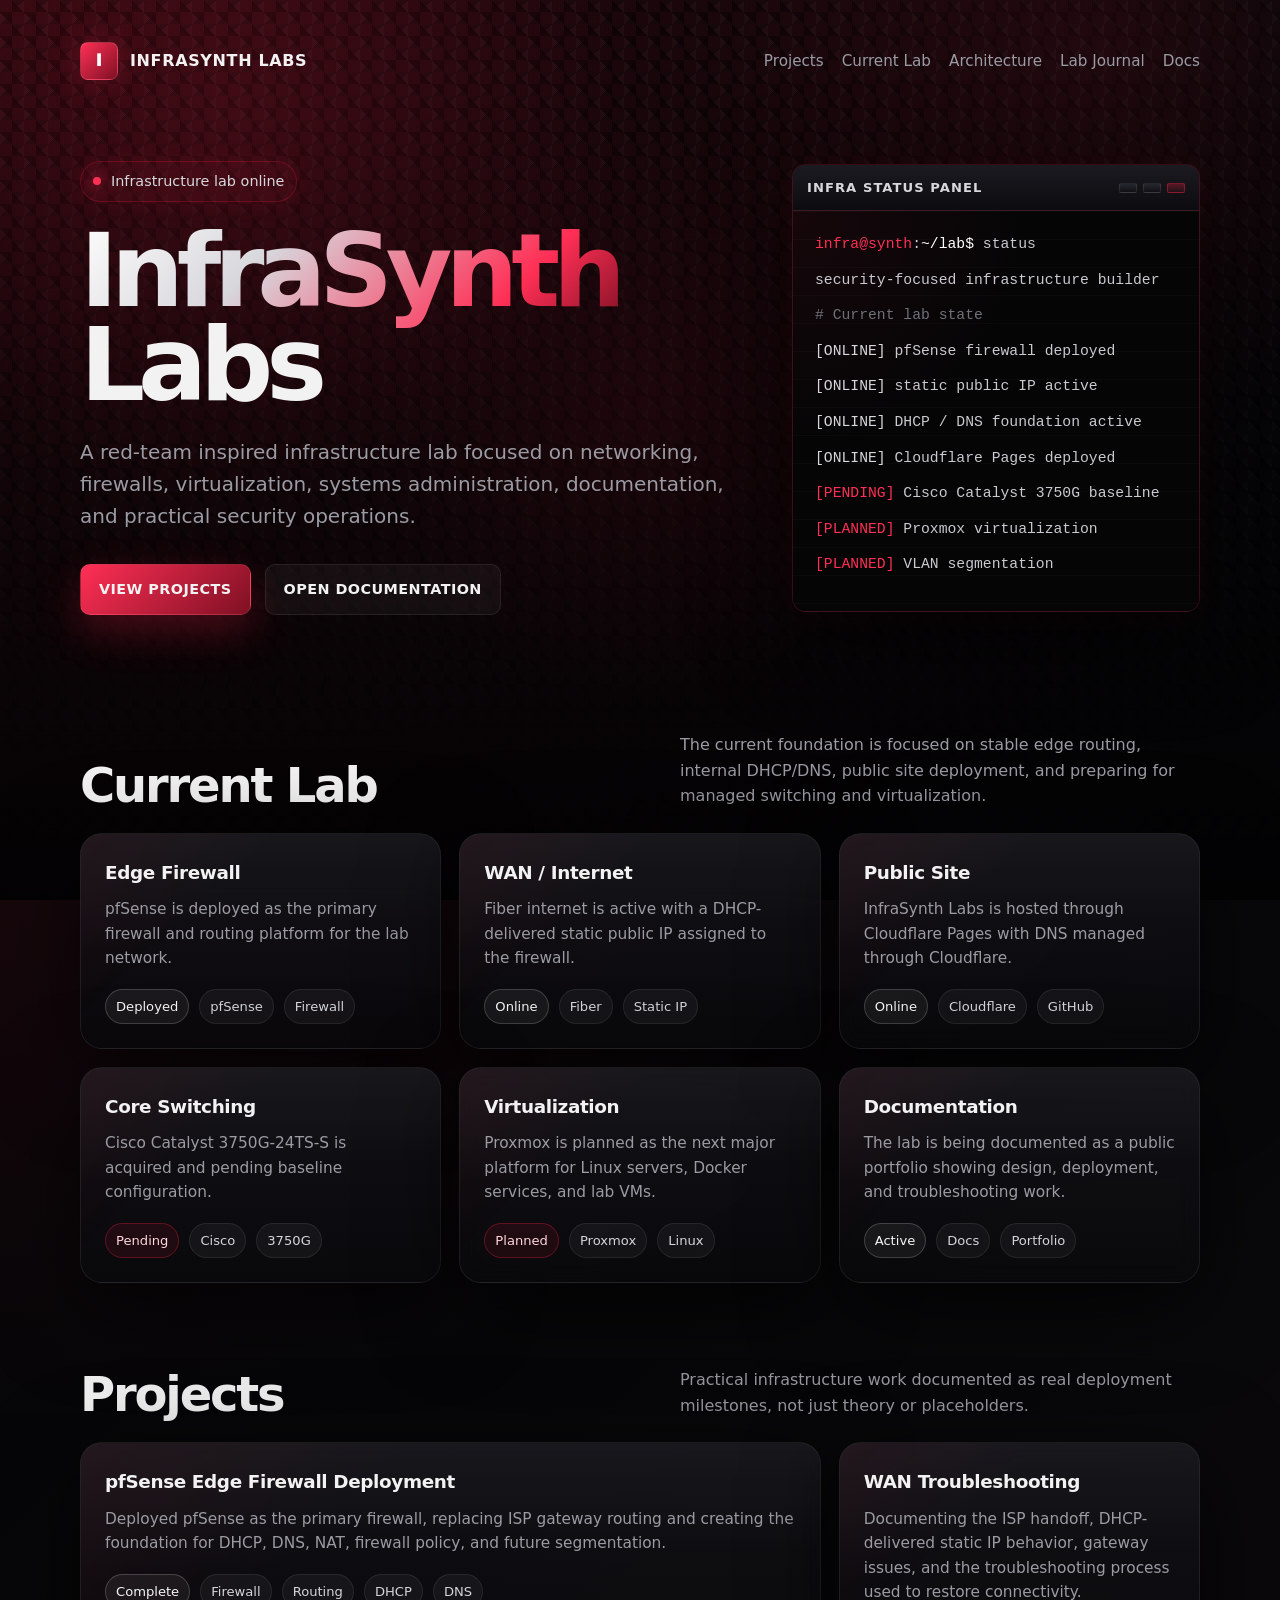
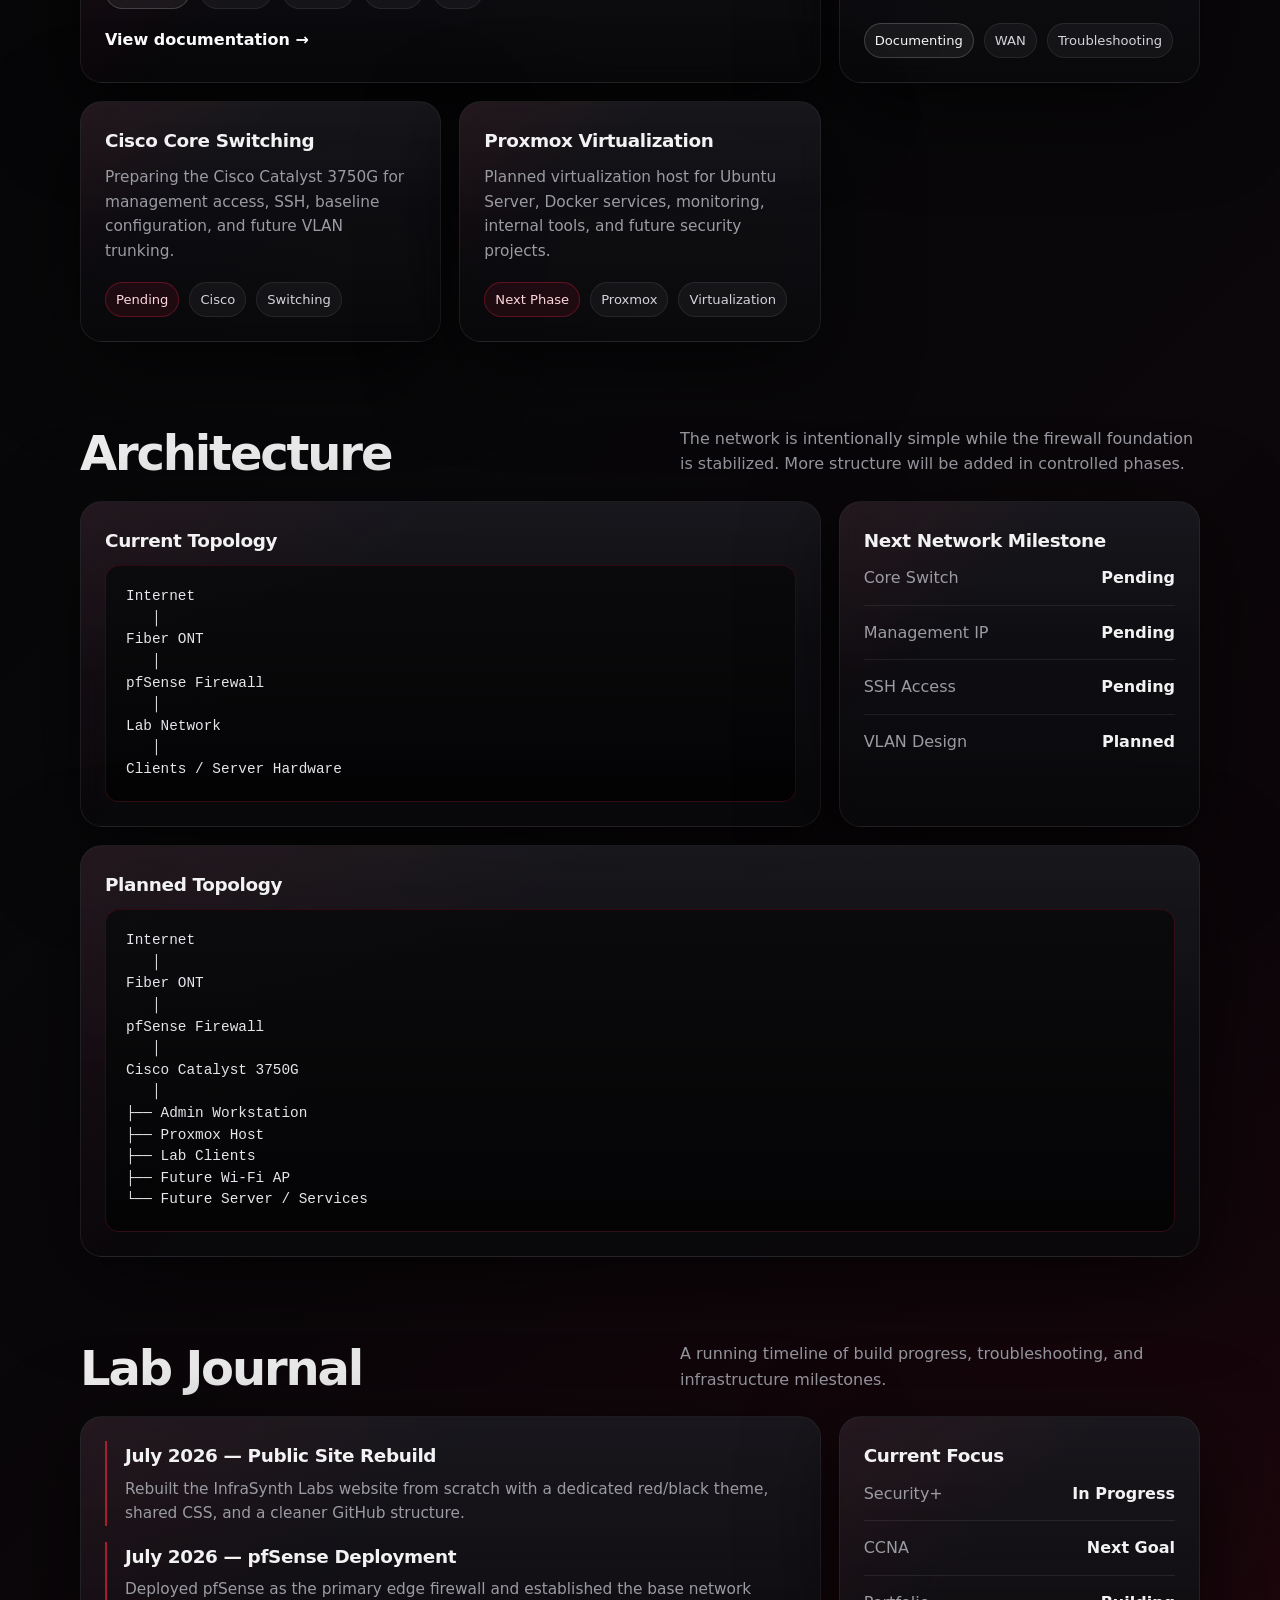
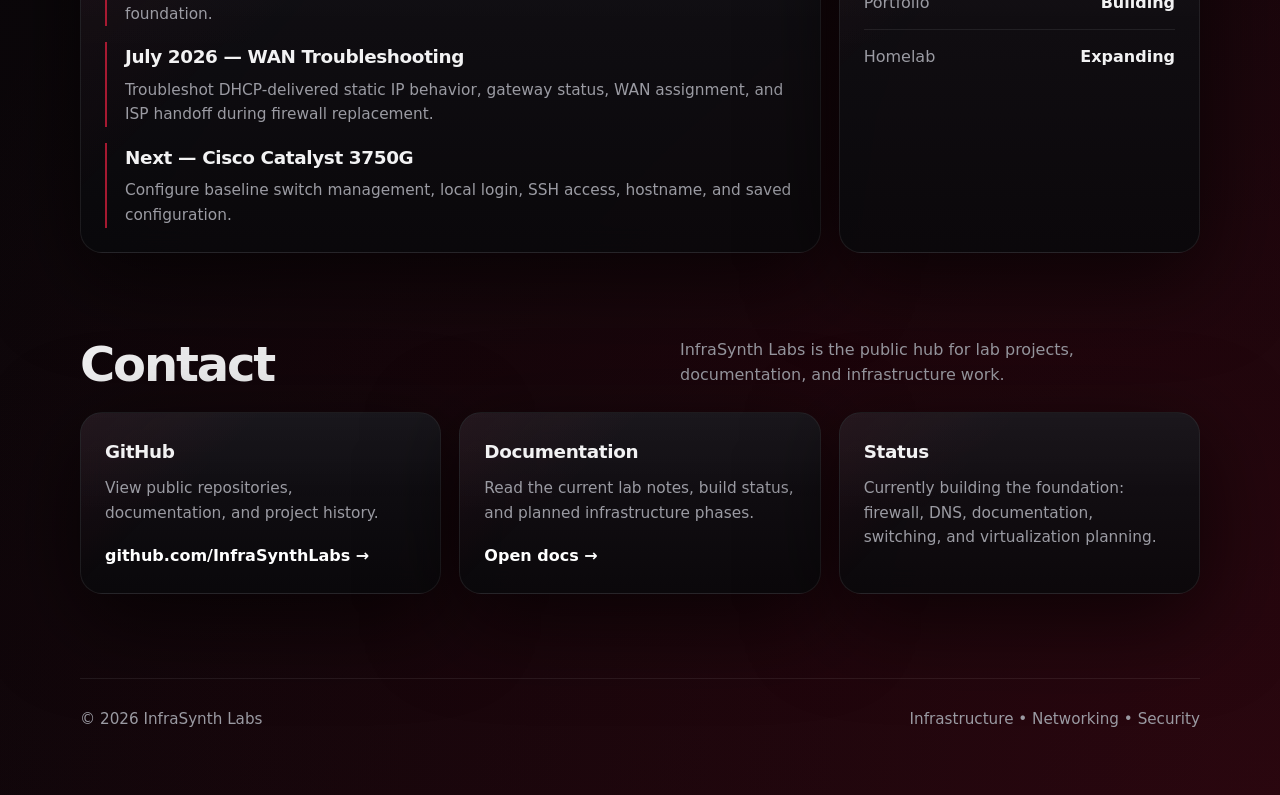
==== index.html @ e6198b0b "Update index.html" ====
<!DOCTYPE html>
<html lang="en">
<head>
  <meta charset="UTF-8" />
  <meta name="viewport" content="width=device-width, initial-scale=1.0" />
  <title>InfraSynth Labs</title>
  <link rel="stylesheet" href="/style.css" />
</head>

<body>
  <div class="page">
    <header>
      <a class="logo" href="/">
        <div class="logo-mark">I</div>
        <span>InfraSynth Labs</span>
      </a>

      <nav>
        <a href="#projects">Projects</a>
        <a href="#lab">Current Lab</a>
        <a href="#architecture">Architecture</a>
        <a href="#journal">Lab Journal</a>
        <a href="/docs/">Docs</a>
      </nav>
    </header>

    <main>
      <section class="hero">
        <div>
          <div class="badge">
            <span class="pulse"></span>
            Infrastructure lab online
          </div>

          <h1>
            <span class="gradient-text">InfraSynth</span><br />
            Labs
          </h1>

          <p class="subtitle">
            A red-team inspired infrastructure lab focused on networking, firewalls,
            virtualization, systems administration, documentation, and practical security operations.
          </p>

          <div class="buttons">
            <a class="button primary" href="#projects">View Projects</a>
            <a class="button secondary" href="/docs/">Open Documentation</a>
          </div>
        </div>

        <div class="terminal-card">
          <div class="terminal-top">
            <div class="terminal-title">INFRA STATUS PANEL</div>
            <div class="terminal-controls">
              <span class="terminal-button"></span>
              <span class="terminal-button"></span>
              <span class="terminal-button"></span>
            </div>
          </div>

          <div class="terminal-body">
            <div class="line"><span class="prompt">infra@synth</span>:<span class="cmd">~/lab$</span> status</div>
            <div class="line">security-focused infrastructure builder</div>
            <div class="line comment"># Current lab state</div>
            <div class="line"><span class="success">[ONLINE]</span> pfSense firewall deployed</div>
            <div class="line"><span class="success">[ONLINE]</span> static public IP active</div>
            <div class="line"><span class="success">[ONLINE]</span> DHCP / DNS foundation active</div>
            <div class="line"><span class="success">[ONLINE]</span> Cloudflare Pages deployed</div>
            <div class="line"><span class="pending">[PENDING]</span> Cisco Catalyst 3750G baseline</div>
            <div class="line"><span class="pending">[PLANNED]</span> Proxmox virtualization</div>
            <div class="line"><span class="pending">[PLANNED]</span> VLAN segmentation</div>
          </div>
        </div>
      </section>

      <section class="section" id="lab">
        <div class="section-heading">
          <h2>Current Lab</h2>
          <p>
            The current foundation is focused on stable edge routing, internal DHCP/DNS,
            public site deployment, and preparing for managed switching and virtualization.
          </p>
        </div>

        <div class="grid">
          <article class="card">
            <h3>Edge Firewall</h3>
            <p>
              pfSense is deployed as the primary firewall and routing platform for the lab network.
            </p>
            <div class="tag-row">
              <span class="tag success-tag">Deployed</span>
              <span class="tag">pfSense</span>
              <span class="tag">Firewall</span>
            </div>
          </article>

          <article class="card">
            <h3>WAN / Internet</h3>
            <p>
              Fiber internet is active with a DHCP-delivered static public IP assigned to the firewall.
            </p>
            <div class="tag-row">
              <span class="tag success-tag">Online</span>
              <span class="tag">Fiber</span>
              <span class="tag">Static IP</span>
            </div>
          </article>

          <article class="card">
            <h3>Public Site</h3>
            <p>
              InfraSynth Labs is hosted through Cloudflare Pages with DNS managed through Cloudflare.
            </p>
            <div class="tag-row">
              <span class="tag success-tag">Online</span>
              <span class="tag">Cloudflare</span>
              <span class="tag">GitHub</span>
            </div>
          </article>

          <article class="card">
            <h3>Core Switching</h3>
            <p>
              Cisco Catalyst 3750G-24TS-S is acquired and pending baseline configuration.
            </p>
            <div class="tag-row">
              <span class="tag pending-tag">Pending</span>
              <span class="tag">Cisco</span>
              <span class="tag">3750G</span>
            </div>
          </article>

          <article class="card">
            <h3>Virtualization</h3>
            <p>
              Proxmox is planned as the next major platform for Linux servers, Docker services, and lab VMs.
            </p>
            <div class="tag-row">
              <span class="tag pending-tag">Planned</span>
              <span class="tag">Proxmox</span>
              <span class="tag">Linux</span>
            </div>
          </article>

          <article class="card">
            <h3>Documentation</h3>
            <p>
              The lab is being documented as a public portfolio showing design, deployment, and troubleshooting work.
            </p>
            <div class="tag-row">
              <span class="tag success-tag">Active</span>
              <span class="tag">Docs</span>
              <span class="tag">Portfolio</span>
            </div>
          </article>
        </div>
      </section>

      <section class="section" id="projects">
        <div class="section-heading">
          <h2>Projects</h2>
          <p>
            Practical infrastructure work documented as real deployment milestones,
            not just theory or placeholders.
          </p>
        </div>

        <div class="grid">
          <article class="card wide-card">
            <h3>pfSense Edge Firewall Deployment</h3>
            <p>
              Deployed pfSense as the primary firewall, replacing ISP gateway routing and creating
              the foundation for DHCP, DNS, NAT, firewall policy, and future segmentation.
            </p>
            <div class="tag-row">
              <span class="tag success-tag">Complete</span>
              <span class="tag">Firewall</span>
              <span class="tag">Routing</span>
              <span class="tag">DHCP</span>
              <span class="tag">DNS</span>
            </div>
            <a class="project-link" href="/docs/">View documentation →</a>
          </article>

          <article class="card">
            <h3>WAN Troubleshooting</h3>
            <p>
              Documenting the ISP handoff, DHCP-delivered static IP behavior, gateway issues,
              and the troubleshooting process used to restore connectivity.
            </p>
            <div class="tag-row">
              <span class="tag success-tag">Documenting</span>
              <span class="tag">WAN</span>
              <span class="tag">Troubleshooting</span>
            </div>
          </article>

          <article class="card">
            <h3>Cisco Core Switching</h3>
            <p>
              Preparing the Cisco Catalyst 3750G for management access, SSH, baseline configuration,
              and future VLAN trunking.
            </p>
            <div class="tag-row">
              <span class="tag pending-tag">Pending</span>
              <span class="tag">Cisco</span>
              <span class="tag">Switching</span>
            </div>
          </article>

          <article class="card">
            <h3>Proxmox Virtualization</h3>
            <p>
              Planned virtualization host for Ubuntu Server, Docker services, monitoring,
              internal tools, and future security projects.
            </p>
            <div class="tag-row">
              <span class="tag pending-tag">Next Phase</span>
              <span class="tag">Proxmox</span>
              <span class="tag">Virtualization</span>
            </div>
          </article>
        </div>
      </section>

      <section class="section" id="architecture">
        <div class="section-heading">
          <h2>Architecture</h2>
          <p>
            The network is intentionally simple while the firewall foundation is stabilized.
            More structure will be added in controlled phases.
          </p>
        </div>

        <div class="grid">
          <article class="card wide-card">
            <h3>Current Topology</h3>
            <pre class="diagram">Internet
   │
Fiber ONT
   │
pfSense Firewall
   │
Lab Network
   │
Clients / Server Hardware</pre>
          </article>

          <article class="card">
            <h3>Next Network Milestone</h3>
            <div class="status-list">
              <div class="status-item">
                <span>Core Switch</span>
                <span>Pending</span>
              </div>
              <div class="status-item">
                <span>Management IP</span>
                <span>Pending</span>
              </div>
              <div class="status-item">
                <span>SSH Access</span>
                <span>Pending</span>
              </div>
              <div class="status-item">
                <span>VLAN Design</span>
                <span>Planned</span>
              </div>
            </div>
          </article>

          <article class="card full-card">
            <h3>Planned Topology</h3>
            <pre class="diagram">Internet
   │
Fiber ONT
   │
pfSense Firewall
   │
Cisco Catalyst 3750G
   │
├── Admin Workstation
├── Proxmox Host
├── Lab Clients
├── Future Wi-Fi AP
└── Future Server / Services</pre>
          </article>
        </div>
      </section>

      <section class="section" id="journal">
        <div class="section-heading">
          <h2>Lab Journal</h2>
          <p>
            A running timeline of build progress, troubleshooting, and infrastructure milestones.
          </p>
        </div>

        <div class="grid">
          <article class="card wide-card">
            <div class="timeline">
              <div class="timeline-item">
                <h3>July 2026 — Public Site Rebuild</h3>
                <p>
                  Rebuilt the InfraSynth Labs website from scratch with a dedicated red/black theme,
                  shared CSS, and a cleaner GitHub structure.
                </p>
              </div>

              <div class="timeline-item">
                <h3>July 2026 — pfSense Deployment</h3>
                <p>
                  Deployed pfSense as the primary edge firewall and established the base network foundation.
                </p>
              </div>

              <div class="timeline-item">
                <h3>July 2026 — WAN Troubleshooting</h3>
                <p>
                  Troubleshot DHCP-delivered static IP behavior, gateway status, WAN assignment,
                  and ISP handoff during firewall replacement.
                </p>
              </div>

              <div class="timeline-item">
                <h3>Next — Cisco Catalyst 3750G</h3>
                <p>
                  Configure baseline switch management, local login, SSH access, hostname,
                  and saved configuration.
                </p>
              </div>
            </div>
          </article>

          <article class="card">
            <h3>Current Focus</h3>
            <div class="status-list">
              <div class="status-item">
                <span>Security+</span>
                <span>In Progress</span>
              </div>
              <div class="status-item">
                <span>CCNA</span>
                <span>Next Goal</span>
              </div>
              <div class="status-item">
                <span>Portfolio</span>
                <span>Building</span>
              </div>
              <div class="status-item">
                <span>Homelab</span>
                <span>Expanding</span>
              </div>
            </div>
          </article>
        </div>
      </section>

      <section class="section" id="contact">
        <div class="section-heading">
          <h2>Contact</h2>
          <p>
            InfraSynth Labs is the public hub for lab projects, documentation, and infrastructure work.
          </p>
        </div>

        <div class="grid">
          <article class="card">
            <h3>GitHub</h3>
            <p>
              View public repositories, documentation, and project history.
            </p>
            <a class="project-link" href="https://github.com/InfraSynthLabs" target="_blank" rel="noopener noreferrer">
              github.com/InfraSynthLabs →
            </a>
          </article>

          <article class="card">
            <h3>Documentation</h3>
            <p>
              Read the current lab notes, build status, and planned infrastructure phases.
            </p>
            <a class="project-link" href="/docs/">
              Open docs →
            </a>
          </article>

          <article class="card">
            <h3>Status</h3>
            <p>
              Currently building the foundation: firewall, DNS, documentation, switching, and virtualization planning.
            </p>
          </article>
        </div>
      </section>
    </main>

    <footer>
      <span>© 2026 InfraSynth Labs</span>
      <span>Infrastructure • Networking • Security</span>
    </footer>
  </div>
</body>
</html>
---- style.css ----
:root {
  --bg: #050505;
  --bg-soft: #0a0a0c;
  --bg-panel: #101014;
  --card: rgba(14, 14, 18, 0.84);
  --card-solid: #111115;
  --border: rgba(255, 255, 255, 0.08);

  --text: #f2f2f3;
  --muted: #9b9ba3;
  --muted-dark: #6f7078;

  --red: #d91f3d;
  --red-bright: #ff2f55;
  --red-dark: #7f1023;
  --red-deep: #30070d;

  --white-soft: #d7d7dc;
  --black: #030304;

  --success: #f2f2f3;
  --pending: #d91f3d;
  --info: #a8a8b3;

  --shadow: 0 24px 90px rgba(0, 0, 0, 0.65);
  --glow-red: 0 0 34px rgba(217, 31, 61, 0.35);
  --radius: 22px;
}

/* Reset */

* {
  box-sizing: border-box;
  margin: 0;
  padding: 0;
}

html {
  scroll-behavior: smooth;
}

body {
  min-height: 100vh;
  font-family: Inter, system-ui, -apple-system, BlinkMacSystemFont, "Segoe UI", sans-serif;
  color: var(--text);
  line-height: 1.6;
  overflow-x: hidden;
  background:
    radial-gradient(circle at top left, rgba(217, 31, 61, 0.22), transparent 34%),
    radial-gradient(circle at bottom right, rgba(127, 16, 35, 0.22), transparent 35%),
    linear-gradient(135deg, #030304 0%, #08080a 45%, #120409 100%);
}

/* Carbon fiber background */

body::before {
  content: "";
  position: fixed;
  inset: 0;
  z-index: 0;
  pointer-events: none;
  background:
    linear-gradient(45deg, rgba(255, 255, 255, 0.035) 25%, transparent 25%, transparent 75%, rgba(255, 255, 255, 0.035) 75%),
    linear-gradient(45deg, rgba(0, 0, 0, 0.7) 25%, transparent 25%, transparent 75%, rgba(0, 0, 0, 0.7) 75%),
    linear-gradient(-45deg, rgba(255, 255, 255, 0.025) 25%, transparent 25%, transparent 75%, rgba(255, 255, 255, 0.025) 75%),
    linear-gradient(-45deg, rgba(0, 0, 0, 0.55) 25%, transparent 25%, transparent 75%, rgba(0, 0, 0, 0.55) 75%);
  background-size: 24px 24px;
  background-position:
    0 0,
    12px 12px,
    0 12px,
    12px 0;
  opacity: 0.55;
  mask-image: linear-gradient(to bottom, black, rgba(0, 0, 0, 0.9) 58%, transparent 95%);
}

/* Red atmospheric overlay */

body::after {
  content: "";
  position: fixed;
  inset: 0;
  z-index: 0;
  pointer-events: none;
  background:
    radial-gradient(circle at 18% 12%, rgba(217, 31, 61, 0.16), transparent 30%),
    radial-gradient(circle at 85% 5%, rgba(255, 47, 85, 0.08), transparent 28%),
    radial-gradient(circle at 50% 45%, rgba(127, 16, 35, 0.12), transparent 36%),
    linear-gradient(to bottom, rgba(3, 3, 4, 0.08), rgba(3, 3, 4, 0.92));
}

/* Base */

a {
  color: inherit;
  text-decoration: none;
}

.page {
  width: min(1120px, calc(100% - 32px));
  margin: 0 auto;
  padding: 28px 0 64px;
  position: relative;
  z-index: 1;
}

/* Header */

header {
  display: flex;
  justify-content: space-between;
  align-items: center;
  gap: 24px;
  padding: 14px 0 48px;
}

.logo {
  display: flex;
  align-items: center;
  gap: 12px;
  font-weight: 900;
  letter-spacing: 0.04em;
  text-transform: uppercase;
}

.logo-mark {
  width: 38px;
  height: 38px;
  border-radius: 8px;
  display: grid;
  place-items: center;
  font-weight: 950;
  color: #fff;
  background:
    linear-gradient(135deg, var(--red-bright), var(--red-dark)),
    #111;
  box-shadow: var(--glow-red);
  border: 1px solid rgba(255, 255, 255, 0.12);
}

nav {
  display: flex;
  flex-wrap: wrap;
  gap: 18px;
  color: var(--muted);
  font-size: 0.95rem;
}

nav a {
  transition: color 0.18s ease;
}

nav a:hover {
  color: var(--red-bright);
}

/* Hero */

.hero {
  display: grid;
  grid-template-columns: 1.25fr 0.75fr;
  gap: 32px;
  align-items: center;
  min-height: 520px;
}

.badge {
  display: inline-flex;
  align-items: center;
  gap: 10px;
  padding: 8px 12px;
  border: 1px solid rgba(217, 31, 61, 0.28);
  border-radius: 999px;
  background: rgba(217, 31, 61, 0.08);
  color: var(--white-soft);
  font-size: 0.9rem;
  margin-bottom: 22px;
  box-shadow: 0 0 22px rgba(217, 31, 61, 0.12);
}

.pulse {
  width: 8px;
  height: 8px;
  border-radius: 999px;
  background: var(--red-bright);
  box-shadow: 0 0 16px var(--red-bright);
}

h1 {
  font-size: clamp(3rem, 8vw, 6.5rem);
  line-height: 0.92;
  letter-spacing: -0.07em;
  margin-bottom: 24px;
}

h2 {
  font-size: clamp(2rem, 4vw, 3rem);
  line-height: 1;
  letter-spacing: -0.045em;
}

h3 {
  letter-spacing: -0.02em;
}

.gradient-text {
  background: linear-gradient(135deg, #ffffff 0%, #d7d7dc 35%, var(--red-bright) 78%, var(--red-dark) 100%);
  -webkit-background-clip: text;
  background-clip: text;
  color: transparent;
}

.subtitle {
  max-width: 680px;
  color: var(--muted);
  font-size: clamp(1.05rem, 2vw, 1.25rem);
  margin-bottom: 32px;
}

/* Buttons */

.buttons {
  display: flex;
  flex-wrap: wrap;
  gap: 14px;
}

.button {
  display: inline-flex;
  justify-content: center;
  align-items: center;
  padding: 13px 18px;
  border-radius: 10px;
  border: 1px solid var(--border);
  font-weight: 800;
  transition: 0.2s ease;
  text-transform: uppercase;
  letter-spacing: 0.03em;
  font-size: 0.9rem;
}

.button.primary {
  background: linear-gradient(135deg, var(--red-bright), var(--red-dark));
  box-shadow: 0 16px 40px rgba(217, 31, 61, 0.3);
}

.button.secondary {
  background: rgba(255, 255, 255, 0.045);
  color: var(--text);
}

.button:hover {
  transform: translateY(-2px);
  border-color: rgba(255, 47, 85, 0.4);
  box-shadow: 0 16px 40px rgba(0, 0, 0, 0.45);
}

/* Terminal / command panel - no Apple style */

.terminal-card {
  background:
    linear-gradient(180deg, rgba(19, 19, 24, 0.92), rgba(8, 8, 10, 0.92));
  border: 1px solid rgba(217, 31, 61, 0.22);
  border-radius: 14px;
  box-shadow: var(--shadow), 0 0 32px rgba(217, 31, 61, 0.08);
  overflow: hidden;
  backdrop-filter: blur(14px);
}

.terminal-top {
  display: flex;
  align-items: center;
  justify-content: space-between;
  gap: 16px;
  padding: 12px 14px;
  background:
    linear-gradient(180deg, #1a1a20, #0c0c10);
  border-bottom: 1px solid rgba(217, 31, 61, 0.18);
}

.terminal-title {
  color: var(--white-soft);
  font-size: 0.82rem;
  font-weight: 900;
  letter-spacing: 0.08em;
  text-transform: uppercase;
}

.terminal-controls {
  display: flex;
  gap: 6px;
}

.terminal-button {
  width: 18px;
  height: 10px;
  border-radius: 2px;
  background: linear-gradient(180deg, #27272f, #0f0f13);
  border: 1px solid rgba(255, 255, 255, 0.09);
}

.terminal-button:nth-child(3) {
  border-color: rgba(217, 31, 61, 0.45);
  background: linear-gradient(180deg, rgba(217, 31, 61, 0.35), rgba(127, 16, 35, 0.18));
}

.terminal-body {
  padding: 22px;
  font-family: "SFMono-Regular", Consolas, "Liberation Mono", monospace;
  font-size: 0.92rem;
  color: #c9c9cf;
  background:
    linear-gradient(rgba(255, 255, 255, 0.018) 1px, transparent 1px),
    radial-gradient(circle at top left, rgba(217, 31, 61, 0.08), transparent 42%),
    #050506;
  background-size: 100% 28px, auto, auto;
}

.line {
  margin-bottom: 12px;
}

.prompt {
  color: var(--red-bright);
}

.cmd {
  color: #ffffff;
}

.comment {
  color: var(--muted-dark);
}

.success {
  color: var(--white-soft);
}

.pending {
  color: var(--red-bright);
}

/* Sections */

.section {
  margin-top: 84px;
}

.section-heading {
  display: flex;
  justify-content: space-between;
  align-items: end;
  gap: 24px;
  margin-bottom: 24px;
}

.section-heading p {
  max-width: 520px;
  color: var(--muted);
}

/* Cards */

.grid {
  display: grid;
  grid-template-columns: repeat(3, 1fr);
  gap: 18px;
}

.card {
  background:
    linear-gradient(180deg, rgba(20, 20, 25, 0.88), rgba(9, 9, 11, 0.88));
  border: 1px solid var(--border);
  border-radius: var(--radius);
  padding: 24px;
  box-shadow: var(--shadow);
  backdrop-filter: blur(12px);
  position: relative;
  overflow: hidden;
}

.card::before {
  content: "";
  position: absolute;
  inset: 0;
  pointer-events: none;
  background:
    linear-gradient(135deg, rgba(217, 31, 61, 0.08), transparent 34%),
    linear-gradient(to bottom, rgba(255, 255, 255, 0.035), transparent 55%);
  opacity: 0.8;
}

.card > * {
  position: relative;
  z-index: 1;
}

.card h3 {
  font-size: 1.15rem;
  margin-bottom: 10px;
}

.card p {
  color: var(--muted);
  font-size: 0.96rem;
}

.wide-card {
  grid-column: span 2;
}

.full-card {
  grid-column: 1 / -1;
}

/* Tags */

.tag-row {
  display: flex;
  flex-wrap: wrap;
  gap: 10px;
  margin-top: 18px;
}

.tag {
  padding: 6px 10px;
  border: 1px solid var(--border);
  border-radius: 999px;
  color: #d4d4da;
  background: rgba(255, 255, 255, 0.045);
  font-size: 0.82rem;
}

.success-tag {
  color: #f5f5f6;
  border-color: rgba(255, 255, 255, 0.18);
  background: rgba(255, 255, 255, 0.06);
}

.pending-tag {
  color: #ffd6de;
  border-color: rgba(217, 31, 61, 0.35);
  background: rgba(217, 31, 61, 0.1);
}

.info-tag {
  color: #d7d7dc;
  border-color: rgba(255, 255, 255, 0.12);
  background: rgba(255, 255, 255, 0.045);
}

/* Links */

.project-link {
  display: inline-flex;
  margin-top: 18px;
  color: #ffffff;
  font-weight: 800;
  transition: color 0.18s ease;
}

.project-link:hover {
  color: var(--red-bright);
}

/* Status */

.status-list {
  display: grid;
  gap: 14px;
}

.status-item {
  display: flex;
  justify-content: space-between;
  gap: 16px;
  padding-bottom: 14px;
  border-bottom: 1px solid var(--border);
}

.status-item:last-child {
  border-bottom: 0;
  padding-bottom: 0;
}

.status-item span:first-child {
  color: var(--muted);
}

.status-item span:last-child {
  font-weight: 800;
  text-align: right;
  color: var(--text);
}

/* Diagram */

.diagram {
  font-family: "SFMono-Regular", Consolas, "Liberation Mono", monospace;
  color: #e5e5ea;
  background:
    linear-gradient(180deg, rgba(10, 10, 12, 0.9), rgba(4, 4, 5, 0.92));
  border: 1px solid rgba(217, 31, 61, 0.2);
  border-radius: 14px;
  padding: 20px;
  overflow-x: auto;
  font-size: 0.9rem;
  line-height: 1.5;
}

/* Timeline */

.timeline {
  display: grid;
  gap: 16px;
}

.timeline-item {
  border-left: 2px solid rgba(217, 31, 61, 0.75);
  padding-left: 18px;
}

.timeline-item h3 {
  margin-bottom: 6px;
}

.timeline-item p {
  color: var(--muted);
}

/* Docs landing */

.docs-hero {
  padding: 32px 0 18px;
}

.docs-hero h1 {
  max-width: 900px;
  font-size: clamp(2.75rem, 7vw, 5.5rem);
}

.docs-list {
  display: grid;
  gap: 18px;
  margin-top: 32px;
}

.doc-card {
  display: grid;
  grid-template-columns: 1fr auto;
  gap: 18px;
  align-items: center;
  background:
    linear-gradient(180deg, rgba(20, 20, 25, 0.9), rgba(8, 8, 10, 0.9));
  border: 1px solid var(--border);
  border-radius: var(--radius);
  padding: 24px;
  box-shadow: var(--shadow);
  backdrop-filter: blur(12px);
}

.doc-card p {
  color: var(--muted);
  margin-top: 6px;
}

.doc-card:hover {
  border-color: rgba(217, 31, 61, 0.35);
  background: rgba(18, 18, 22, 0.92);
}

/* Tables */

.table-wrap {
  overflow-x: auto;
  border: 1px solid var(--border);
  border-radius: 16px;
  margin-top: 16px;
}

table {
  width: 100%;
  border-collapse: collapse;
  min-width: 580px;
}

th,
td {
  padding: 13px 14px;
  text-align: left;
  border-bottom: 1px solid var(--border);
}

th {
  color: var(--text);
  background: rgba(217, 31, 61, 0.08);
  font-size: 0.88rem;
  letter-spacing: 0.02em;
  text-transform: uppercase;
}

td {
  color: var(--muted);
  font-size: 0.94rem;
}

tr:last-child td {
  border-bottom: none;
}

/* Footer */

footer {
  margin-top: 84px;
  padding-top: 28px;
  border-top: 1px solid var(--border);
  color: var(--muted);
  display: flex;
  justify-content: space-between;
  gap: 20px;
  flex-wrap: wrap;
  font-size: 0.95rem;
}

/* Responsive */

@media (max-width: 860px) {
  header {
    align-items: flex-start;
    flex-direction: column;
  }

  .hero {
    grid-template-columns: 1fr;
    min-height: auto;
  }

  .grid {
    grid-template-columns: 1fr;
  }

  .wide-card {
    grid-column: span 1;
  }

  .section-heading {
    align-items: start;
    flex-direction: column;
  }

  .doc-card {
    grid-template-columns: 1fr;
  }
}

@media (max-width: 560px) {
  .page {
    width: min(100% - 24px, 1120px);
    padding-top: 18px;
  }

  header {
    padding-bottom: 32px;
  }

  nav {
    gap: 12px;
    font-size: 0.88rem;
  }

  .buttons {
    flex-direction: column;
  }

  .button {
    width: 100%;
  }

  .card,
  .doc-card {
    padding: 20px;
  }

  .terminal-body {
    font-size: 0.82rem;
  }
}
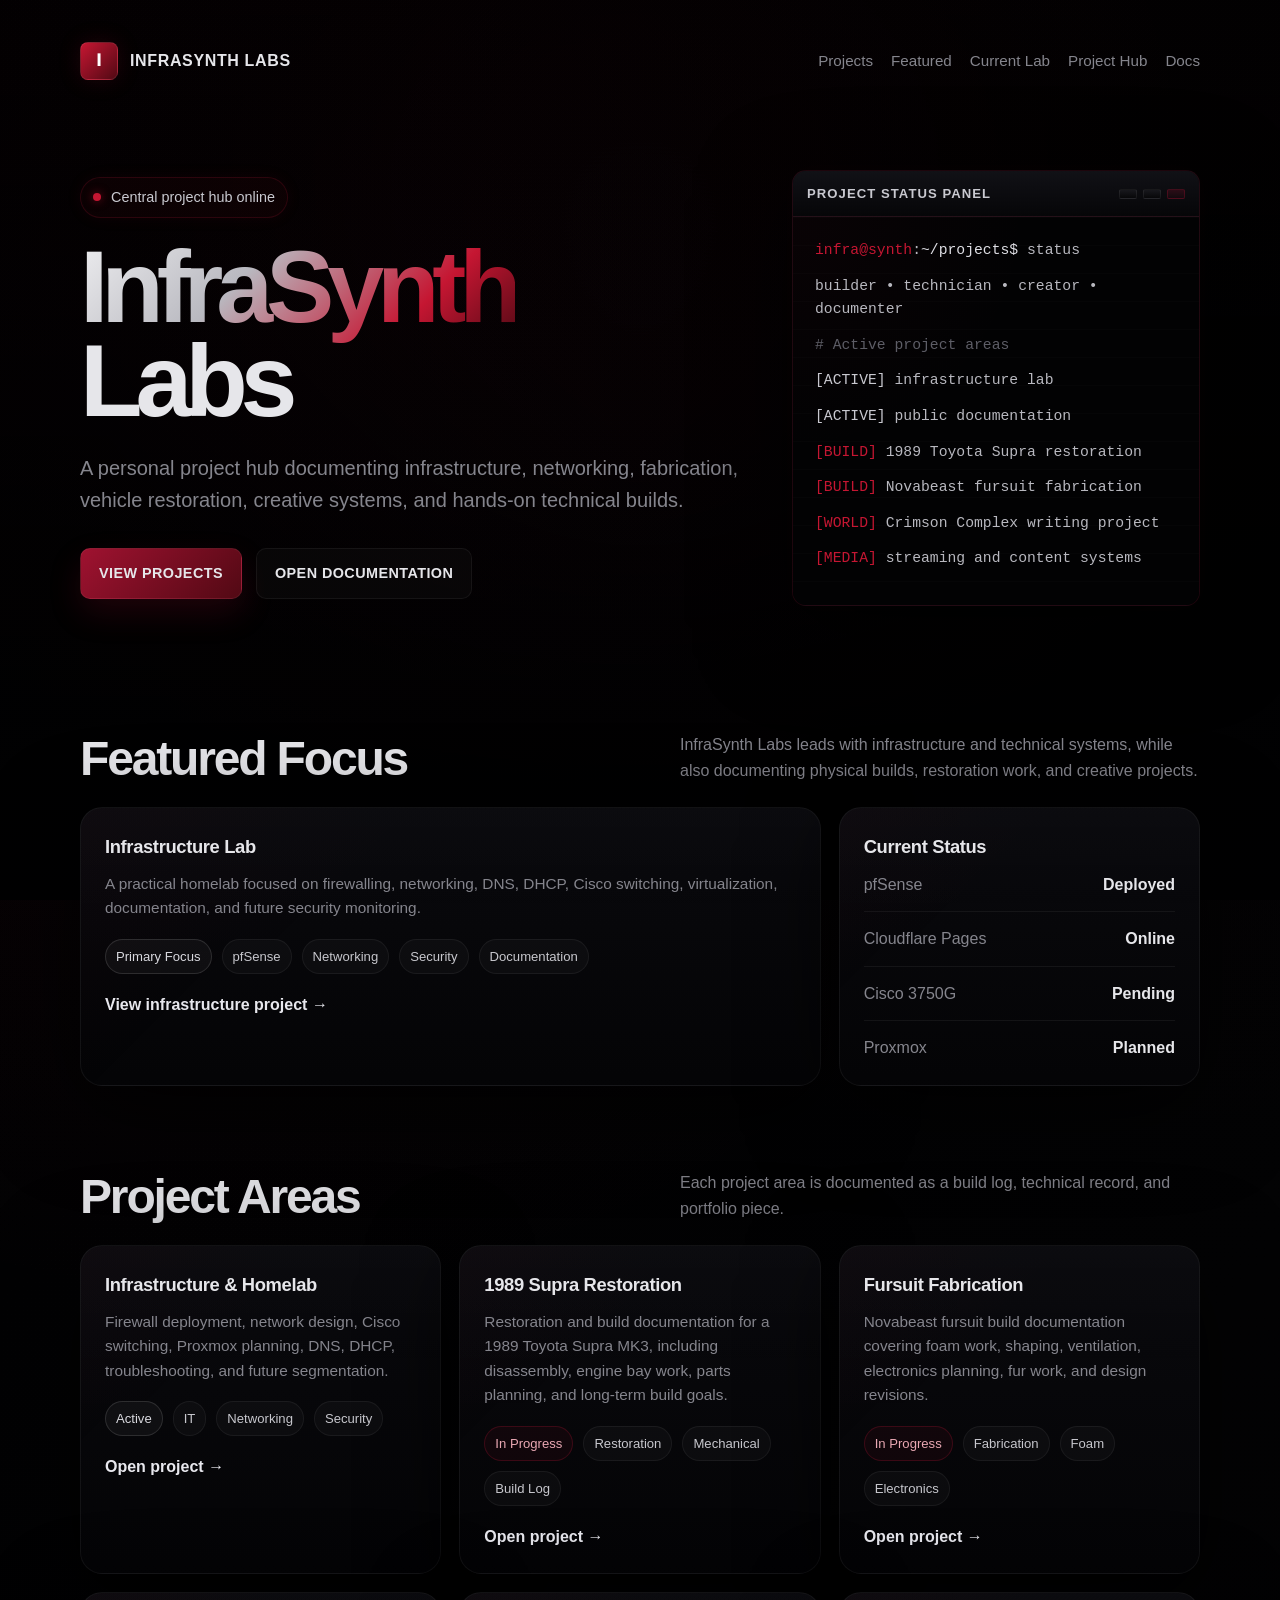
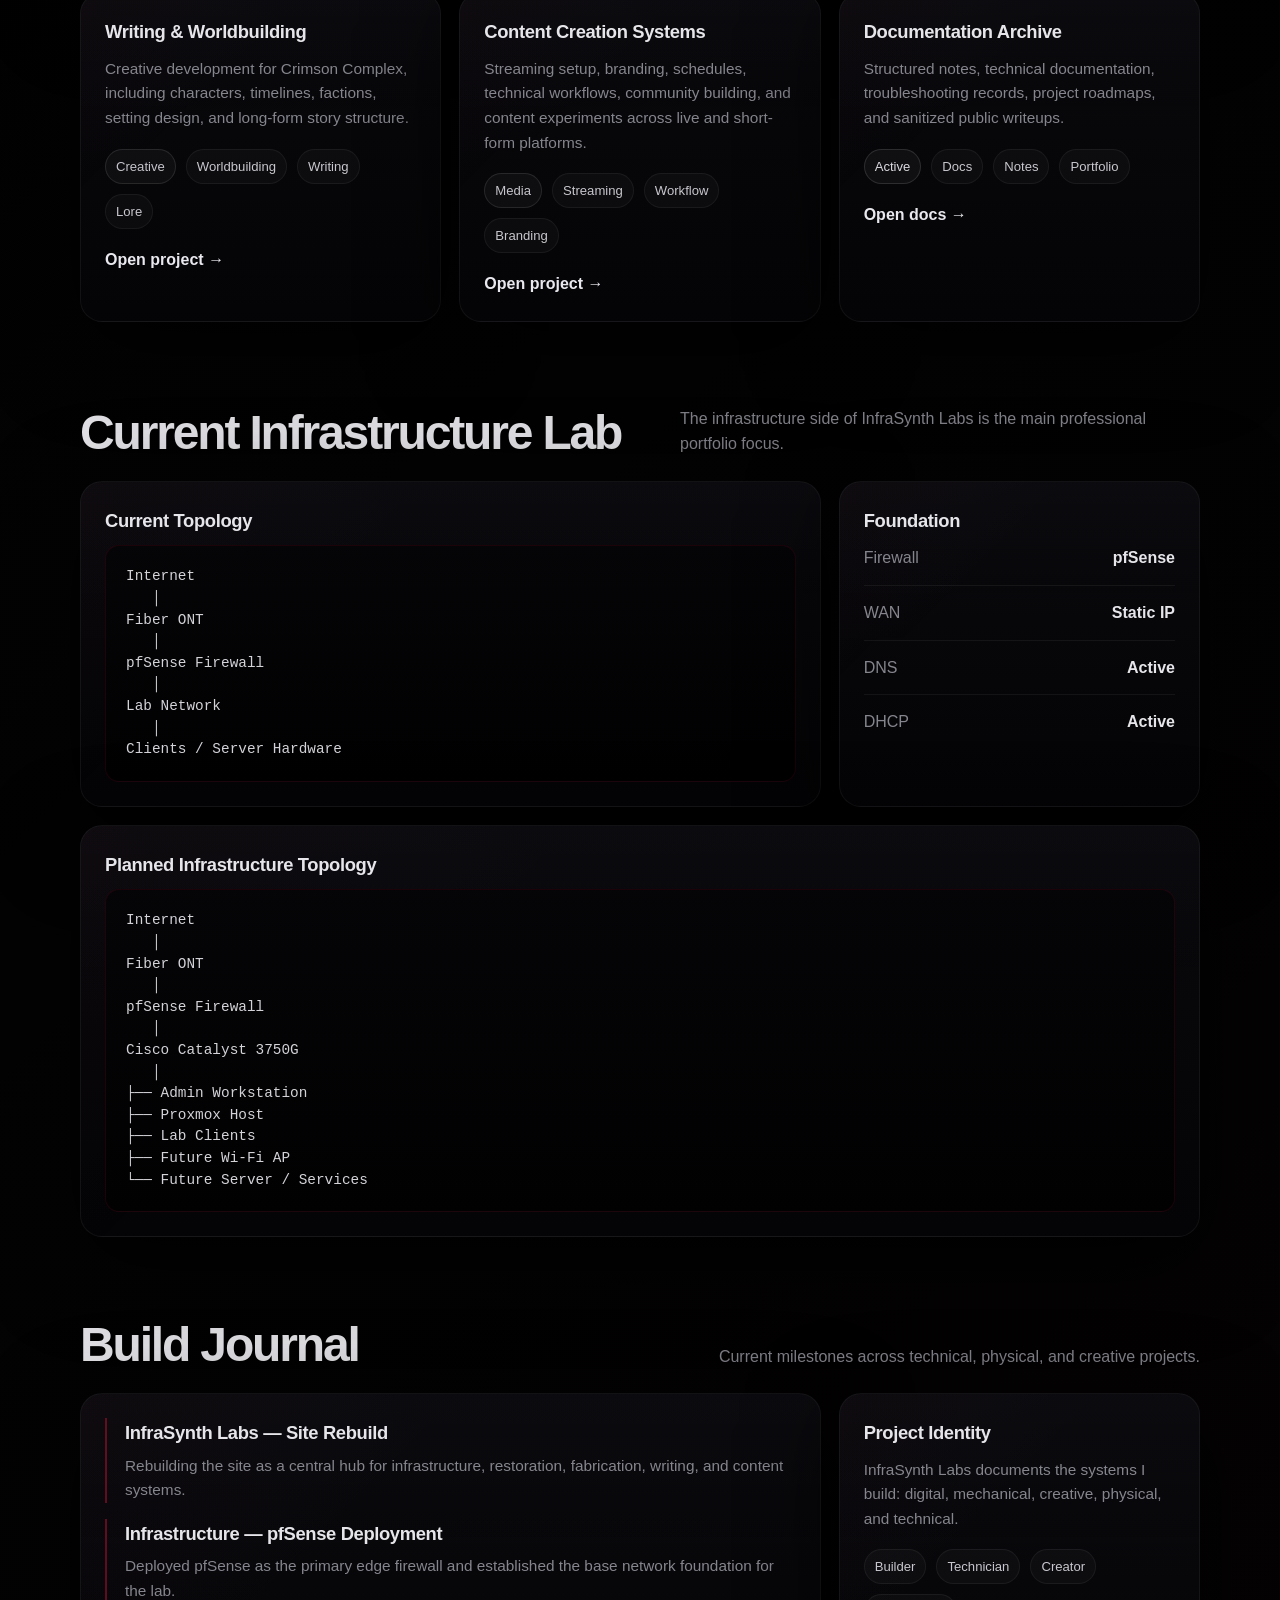
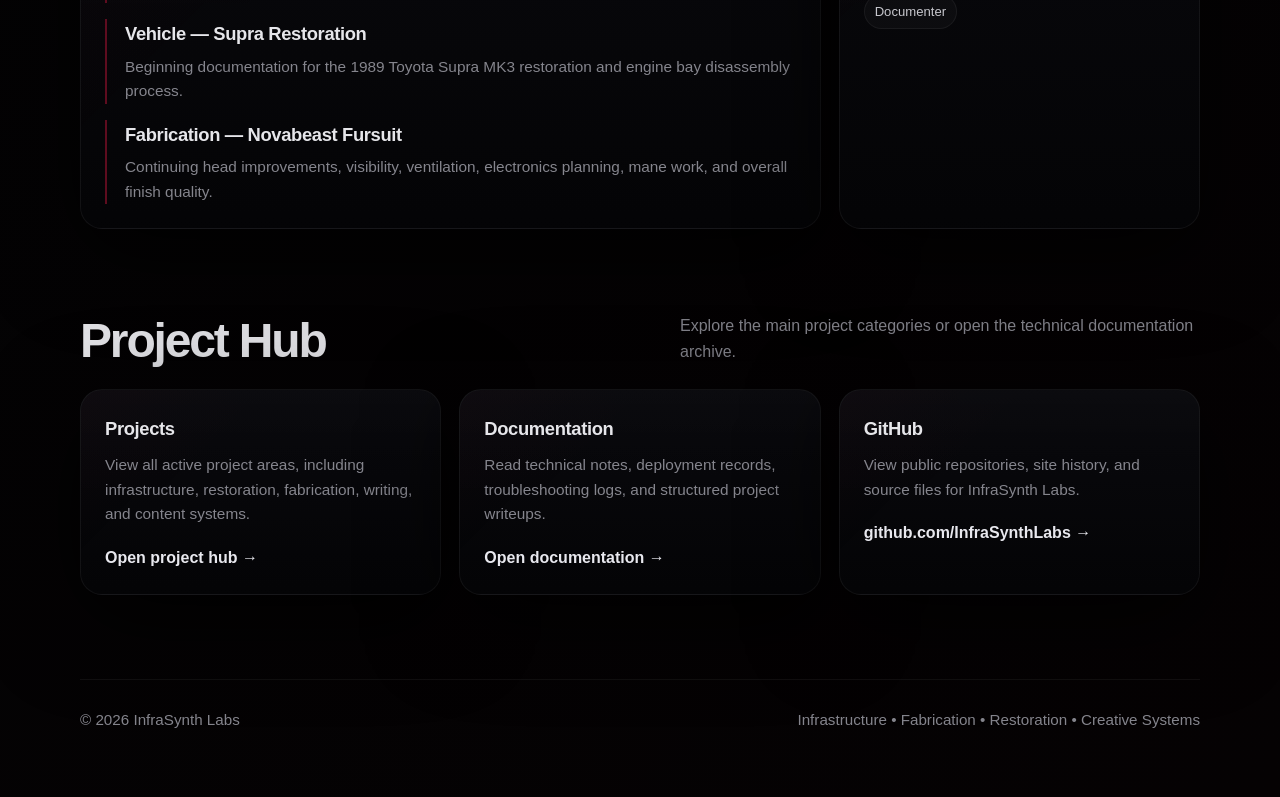
==== commit 296171b3: "Update index.html" ====
--- a/index.html
+++ b/index.html
@@ -17,9 +17,9 @@
 
       <nav>
         <a href="#projects">Projects</a>
+        <a href="#featured">Featured</a>
         <a href="#lab">Current Lab</a>
-        <a href="#architecture">Architecture</a>
-        <a href="#journal">Lab Journal</a>
+        <a href="/projects/">Project Hub</a>
         <a href="/docs/">Docs</a>
       </nav>
     </header>
@@ -29,7 +29,7 @@
         <div>
           <div class="badge">
             <span class="pulse"></span>
-            Infrastructure lab online
+            Central project hub online
           </div>
 
           <h1>
@@ -38,8 +38,8 @@
           </h1>
 
           <p class="subtitle">
-            A red-team inspired infrastructure lab focused on networking, firewalls,
-            virtualization, systems administration, documentation, and practical security operations.
+            A personal project hub documenting infrastructure, networking, fabrication,
+            vehicle restoration, creative systems, and hands-on technical builds.
           </p>
 
           <div class="buttons">
@@ -50,7 +50,7 @@
 
         <div class="terminal-card">
           <div class="terminal-top">
-            <div class="terminal-title">INFRA STATUS PANEL</div>
+            <div class="terminal-title">PROJECT STATUS PANEL</div>
             <div class="terminal-controls">
               <span class="terminal-button"></span>
               <span class="terminal-button"></span>
@@ -59,177 +59,175 @@
           </div>
 
           <div class="terminal-body">
-            <div class="line"><span class="prompt">infra@synth</span>:<span class="cmd">~/lab$</span> status</div>
-            <div class="line">security-focused infrastructure builder</div>
-            <div class="line comment"># Current lab state</div>
-            <div class="line"><span class="success">[ONLINE]</span> pfSense firewall deployed</div>
-            <div class="line"><span class="success">[ONLINE]</span> static public IP active</div>
-            <div class="line"><span class="success">[ONLINE]</span> DHCP / DNS foundation active</div>
-            <div class="line"><span class="success">[ONLINE]</span> Cloudflare Pages deployed</div>
-            <div class="line"><span class="pending">[PENDING]</span> Cisco Catalyst 3750G baseline</div>
-            <div class="line"><span class="pending">[PLANNED]</span> Proxmox virtualization</div>
-            <div class="line"><span class="pending">[PLANNED]</span> VLAN segmentation</div>
+            <div class="line"><span class="prompt">infra@synth</span>:<span class="cmd">~/projects$</span> status</div>
+            <div class="line">builder • technician • creator • documenter</div>
+            <div class="line comment"># Active project areas</div>
+            <div class="line"><span class="success">[ACTIVE]</span> infrastructure lab</div>
+            <div class="line"><span class="success">[ACTIVE]</span> public documentation</div>
+            <div class="line"><span class="pending">[BUILD]</span> 1989 Toyota Supra restoration</div>
+            <div class="line"><span class="pending">[BUILD]</span> Novabeast fursuit fabrication</div>
+            <div class="line"><span class="pending">[WORLD]</span> Crimson Complex writing project</div>
+            <div class="line"><span class="pending">[MEDIA]</span> streaming and content systems</div>
           </div>
         </div>
       </section>
 
-      <section class="section" id="lab">
-        <div class="section-heading">
-          <h2>Current Lab</h2>
-          <p>
-            The current foundation is focused on stable edge routing, internal DHCP/DNS,
-            public site deployment, and preparing for managed switching and virtualization.
-          </p>
-        </div>
-
-        <div class="grid">
-          <article class="card">
-            <h3>Edge Firewall</h3>
-            <p>
-              pfSense is deployed as the primary firewall and routing platform for the lab network.
-            </p>
-            <div class="tag-row">
-              <span class="tag success-tag">Deployed</span>
+      <section class="section" id="featured">
+        <div class="section-heading">
+          <h2>Featured Focus</h2>
+          <p>
+            InfraSynth Labs leads with infrastructure and technical systems, while also documenting
+            physical builds, restoration work, and creative projects.
+          </p>
+        </div>
+
+        <div class="grid">
+          <article class="card wide-card">
+            <h3>Infrastructure Lab</h3>
+            <p>
+              A practical homelab focused on firewalling, networking, DNS, DHCP, Cisco switching,
+              virtualization, documentation, and future security monitoring.
+            </p>
+            <div class="tag-row">
+              <span class="tag success-tag">Primary Focus</span>
               <span class="tag">pfSense</span>
-              <span class="tag">Firewall</span>
-            </div>
-          </article>
-
-          <article class="card">
-            <h3>WAN / Internet</h3>
-            <p>
-              Fiber internet is active with a DHCP-delivered static public IP assigned to the firewall.
-            </p>
-            <div class="tag-row">
-              <span class="tag success-tag">Online</span>
-              <span class="tag">Fiber</span>
-              <span class="tag">Static IP</span>
-            </div>
-          </article>
-
-          <article class="card">
-            <h3>Public Site</h3>
-            <p>
-              InfraSynth Labs is hosted through Cloudflare Pages with DNS managed through Cloudflare.
-            </p>
-            <div class="tag-row">
-              <span class="tag success-tag">Online</span>
-              <span class="tag">Cloudflare</span>
-              <span class="tag">GitHub</span>
-            </div>
-          </article>
-
-          <article class="card">
-            <h3>Core Switching</h3>
-            <p>
-              Cisco Catalyst 3750G-24TS-S is acquired and pending baseline configuration.
-            </p>
-            <div class="tag-row">
-              <span class="tag pending-tag">Pending</span>
-              <span class="tag">Cisco</span>
-              <span class="tag">3750G</span>
-            </div>
-          </article>
-
-          <article class="card">
-            <h3>Virtualization</h3>
-            <p>
-              Proxmox is planned as the next major platform for Linux servers, Docker services, and lab VMs.
-            </p>
-            <div class="tag-row">
-              <span class="tag pending-tag">Planned</span>
-              <span class="tag">Proxmox</span>
-              <span class="tag">Linux</span>
-            </div>
-          </article>
-
-          <article class="card">
-            <h3>Documentation</h3>
-            <p>
-              The lab is being documented as a public portfolio showing design, deployment, and troubleshooting work.
+              <span class="tag">Networking</span>
+              <span class="tag">Security</span>
+              <span class="tag">Documentation</span>
+            </div>
+            <a class="project-link" href="/projects/infrastructure.html">View infrastructure project →</a>
+          </article>
+
+          <article class="card">
+            <h3>Current Status</h3>
+            <div class="status-list">
+              <div class="status-item">
+                <span>pfSense</span>
+                <span>Deployed</span>
+              </div>
+              <div class="status-item">
+                <span>Cloudflare Pages</span>
+                <span>Online</span>
+              </div>
+              <div class="status-item">
+                <span>Cisco 3750G</span>
+                <span>Pending</span>
+              </div>
+              <div class="status-item">
+                <span>Proxmox</span>
+                <span>Planned</span>
+              </div>
+            </div>
+          </article>
+        </div>
+      </section>
+
+      <section class="section" id="projects">
+        <div class="section-heading">
+          <h2>Project Areas</h2>
+          <p>
+            Each project area is documented as a build log, technical record, and portfolio piece.
+          </p>
+        </div>
+
+        <div class="grid">
+          <article class="card">
+            <h3>Infrastructure & Homelab</h3>
+            <p>
+              Firewall deployment, network design, Cisco switching, Proxmox planning,
+              DNS, DHCP, troubleshooting, and future segmentation.
+            </p>
+            <div class="tag-row">
+              <span class="tag success-tag">Active</span>
+              <span class="tag">IT</span>
+              <span class="tag">Networking</span>
+              <span class="tag">Security</span>
+            </div>
+            <a class="project-link" href="/projects/infrastructure.html">Open project →</a>
+          </article>
+
+          <article class="card">
+            <h3>1989 Supra Restoration</h3>
+            <p>
+              Restoration and build documentation for a 1989 Toyota Supra MK3, including
+              disassembly, engine bay work, parts planning, and long-term build goals.
+            </p>
+            <div class="tag-row">
+              <span class="tag pending-tag">In Progress</span>
+              <span class="tag">Restoration</span>
+              <span class="tag">Mechanical</span>
+              <span class="tag">Build Log</span>
+            </div>
+            <a class="project-link" href="/projects/supra.html">Open project →</a>
+          </article>
+
+          <article class="card">
+            <h3>Fursuit Fabrication</h3>
+            <p>
+              Novabeast fursuit build documentation covering foam work, shaping,
+              ventilation, electronics planning, fur work, and design revisions.
+            </p>
+            <div class="tag-row">
+              <span class="tag pending-tag">In Progress</span>
+              <span class="tag">Fabrication</span>
+              <span class="tag">Foam</span>
+              <span class="tag">Electronics</span>
+            </div>
+            <a class="project-link" href="/projects/fursuit.html">Open project →</a>
+          </article>
+
+          <article class="card">
+            <h3>Writing & Worldbuilding</h3>
+            <p>
+              Creative development for Crimson Complex, including characters, timelines,
+              factions, setting design, and long-form story structure.
+            </p>
+            <div class="tag-row">
+              <span class="tag info-tag">Creative</span>
+              <span class="tag">Worldbuilding</span>
+              <span class="tag">Writing</span>
+              <span class="tag">Lore</span>
+            </div>
+            <a class="project-link" href="/projects/writing.html">Open project →</a>
+          </article>
+
+          <article class="card">
+            <h3>Content Creation Systems</h3>
+            <p>
+              Streaming setup, branding, schedules, technical workflows, community building,
+              and content experiments across live and short-form platforms.
+            </p>
+            <div class="tag-row">
+              <span class="tag info-tag">Media</span>
+              <span class="tag">Streaming</span>
+              <span class="tag">Workflow</span>
+              <span class="tag">Branding</span>
+            </div>
+            <a class="project-link" href="/projects/content.html">Open project →</a>
+          </article>
+
+          <article class="card">
+            <h3>Documentation Archive</h3>
+            <p>
+              Structured notes, technical documentation, troubleshooting records,
+              project roadmaps, and sanitized public writeups.
             </p>
             <div class="tag-row">
               <span class="tag success-tag">Active</span>
               <span class="tag">Docs</span>
+              <span class="tag">Notes</span>
               <span class="tag">Portfolio</span>
             </div>
-          </article>
-        </div>
-      </section>
-
-      <section class="section" id="projects">
-        <div class="section-heading">
-          <h2>Projects</h2>
-          <p>
-            Practical infrastructure work documented as real deployment milestones,
-            not just theory or placeholders.
-          </p>
-        </div>
-
-        <div class="grid">
-          <article class="card wide-card">
-            <h3>pfSense Edge Firewall Deployment</h3>
-            <p>
-              Deployed pfSense as the primary firewall, replacing ISP gateway routing and creating
-              the foundation for DHCP, DNS, NAT, firewall policy, and future segmentation.
-            </p>
-            <div class="tag-row">
-              <span class="tag success-tag">Complete</span>
-              <span class="tag">Firewall</span>
-              <span class="tag">Routing</span>
-              <span class="tag">DHCP</span>
-              <span class="tag">DNS</span>
-            </div>
-            <a class="project-link" href="/docs/">View documentation →</a>
-          </article>
-
-          <article class="card">
-            <h3>WAN Troubleshooting</h3>
-            <p>
-              Documenting the ISP handoff, DHCP-delivered static IP behavior, gateway issues,
-              and the troubleshooting process used to restore connectivity.
-            </p>
-            <div class="tag-row">
-              <span class="tag success-tag">Documenting</span>
-              <span class="tag">WAN</span>
-              <span class="tag">Troubleshooting</span>
-            </div>
-          </article>
-
-          <article class="card">
-            <h3>Cisco Core Switching</h3>
-            <p>
-              Preparing the Cisco Catalyst 3750G for management access, SSH, baseline configuration,
-              and future VLAN trunking.
-            </p>
-            <div class="tag-row">
-              <span class="tag pending-tag">Pending</span>
-              <span class="tag">Cisco</span>
-              <span class="tag">Switching</span>
-            </div>
-          </article>
-
-          <article class="card">
-            <h3>Proxmox Virtualization</h3>
-            <p>
-              Planned virtualization host for Ubuntu Server, Docker services, monitoring,
-              internal tools, and future security projects.
-            </p>
-            <div class="tag-row">
-              <span class="tag pending-tag">Next Phase</span>
-              <span class="tag">Proxmox</span>
-              <span class="tag">Virtualization</span>
-            </div>
-          </article>
-        </div>
-      </section>
-
-      <section class="section" id="architecture">
-        <div class="section-heading">
-          <h2>Architecture</h2>
-          <p>
-            The network is intentionally simple while the firewall foundation is stabilized.
-            More structure will be added in controlled phases.
+            <a class="project-link" href="/docs/">Open docs →</a>
+          </article>
+        </div>
+      </section>
+
+      <section class="section" id="lab">
+        <div class="section-heading">
+          <h2>Current Infrastructure Lab</h2>
+          <p>
+            The infrastructure side of InfraSynth Labs is the main professional portfolio focus.
           </p>
         </div>
 
@@ -248,29 +246,29 @@
           </article>
 
           <article class="card">
-            <h3>Next Network Milestone</h3>
+            <h3>Foundation</h3>
             <div class="status-list">
               <div class="status-item">
-                <span>Core Switch</span>
-                <span>Pending</span>
-              </div>
-              <div class="status-item">
-                <span>Management IP</span>
-                <span>Pending</span>
-              </div>
-              <div class="status-item">
-                <span>SSH Access</span>
-                <span>Pending</span>
-              </div>
-              <div class="status-item">
-                <span>VLAN Design</span>
-                <span>Planned</span>
+                <span>Firewall</span>
+                <span>pfSense</span>
+              </div>
+              <div class="status-item">
+                <span>WAN</span>
+                <span>Static IP</span>
+              </div>
+              <div class="status-item">
+                <span>DNS</span>
+                <span>Active</span>
+              </div>
+              <div class="status-item">
+                <span>DHCP</span>
+                <span>Active</span>
               </div>
             </div>
           </article>
 
           <article class="card full-card">
-            <h3>Planned Topology</h3>
+            <h3>Planned Infrastructure Topology</h3>
             <pre class="diagram">Internet
    │
 Fiber ONT
@@ -290,9 +288,9 @@
 
       <section class="section" id="journal">
         <div class="section-heading">
-          <h2>Lab Journal</h2>
-          <p>
-            A running timeline of build progress, troubleshooting, and infrastructure milestones.
+          <h2>Build Journal</h2>
+          <p>
+            Current milestones across technical, physical, and creative projects.
           </p>
         </div>
 
@@ -300,57 +298,50 @@
           <article class="card wide-card">
             <div class="timeline">
               <div class="timeline-item">
-                <h3>July 2026 — Public Site Rebuild</h3>
+                <h3>InfraSynth Labs — Site Rebuild</h3>
                 <p>
-                  Rebuilt the InfraSynth Labs website from scratch with a dedicated red/black theme,
-                  shared CSS, and a cleaner GitHub structure.
+                  Rebuilding the site as a central hub for infrastructure, restoration,
+                  fabrication, writing, and content systems.
                 </p>
               </div>
 
               <div class="timeline-item">
-                <h3>July 2026 — pfSense Deployment</h3>
+                <h3>Infrastructure — pfSense Deployment</h3>
                 <p>
-                  Deployed pfSense as the primary edge firewall and established the base network foundation.
+                  Deployed pfSense as the primary edge firewall and established the base
+                  network foundation for the lab.
                 </p>
               </div>
 
               <div class="timeline-item">
-                <h3>July 2026 — WAN Troubleshooting</h3>
+                <h3>Vehicle — Supra Restoration</h3>
                 <p>
-                  Troubleshot DHCP-delivered static IP behavior, gateway status, WAN assignment,
-                  and ISP handoff during firewall replacement.
+                  Beginning documentation for the 1989 Toyota Supra MK3 restoration and
+                  engine bay disassembly process.
                 </p>
               </div>
 
               <div class="timeline-item">
-                <h3>Next — Cisco Catalyst 3750G</h3>
+                <h3>Fabrication — Novabeast Fursuit</h3>
                 <p>
-                  Configure baseline switch management, local login, SSH access, hostname,
-                  and saved configuration.
+                  Continuing head improvements, visibility, ventilation, electronics planning,
+                  mane work, and overall finish quality.
                 </p>
               </div>
             </div>
           </article>
 
           <article class="card">
-            <h3>Current Focus</h3>
-            <div class="status-list">
-              <div class="status-item">
-                <span>Security+</span>
-                <span>In Progress</span>
-              </div>
-              <div class="status-item">
-                <span>CCNA</span>
-                <span>Next Goal</span>
-              </div>
-              <div class="status-item">
-                <span>Portfolio</span>
-                <span>Building</span>
-              </div>
-              <div class="status-item">
-                <span>Homelab</span>
-                <span>Expanding</span>
-              </div>
+            <h3>Project Identity</h3>
+            <p>
+              InfraSynth Labs documents the systems I build: digital, mechanical,
+              creative, physical, and technical.
+            </p>
+            <div class="tag-row">
+              <span class="tag">Builder</span>
+              <span class="tag">Technician</span>
+              <span class="tag">Creator</span>
+              <span class="tag">Documenter</span>
             </div>
           </article>
         </div>
@@ -358,46 +349,47 @@
 
       <section class="section" id="contact">
         <div class="section-heading">
-          <h2>Contact</h2>
-          <p>
-            InfraSynth Labs is the public hub for lab projects, documentation, and infrastructure work.
-          </p>
-        </div>
-
-        <div class="grid">
+          <h2>Project Hub</h2>
+          <p>
+            Explore the main project categories or open the technical documentation archive.
+          </p>
+        </div>
+
+        <div class="grid">
+          <article class="card">
+            <h3>Projects</h3>
+            <p>
+              View all active project areas, including infrastructure, restoration,
+              fabrication, writing, and content systems.
+            </p>
+            <a class="project-link" href="/projects/">Open project hub →</a>
+          </article>
+
+          <article class="card">
+            <h3>Documentation</h3>
+            <p>
+              Read technical notes, deployment records, troubleshooting logs,
+              and structured project writeups.
+            </p>
+            <a class="project-link" href="/docs/">Open documentation →</a>
+          </article>
+
           <article class="card">
             <h3>GitHub</h3>
             <p>
-              View public repositories, documentation, and project history.
+              View public repositories, site history, and source files for InfraSynth Labs.
             </p>
             <a class="project-link" href="https://github.com/InfraSynthLabs" target="_blank" rel="noopener noreferrer">
               github.com/InfraSynthLabs →
             </a>
           </article>
-
-          <article class="card">
-            <h3>Documentation</h3>
-            <p>
-              Read the current lab notes, build status, and planned infrastructure phases.
-            </p>
-            <a class="project-link" href="/docs/">
-              Open docs →
-            </a>
-          </article>
-
-          <article class="card">
-            <h3>Status</h3>
-            <p>
-              Currently building the foundation: firewall, DNS, documentation, switching, and virtualization planning.
-            </p>
-          </article>
         </div>
       </section>
     </main>
 
     <footer>
       <span>© 2026 InfraSynth Labs</span>
-      <span>Infrastructure • Networking • Security</span>
+      <span>Infrastructure • Fabrication • Restoration • Creative Systems</span>
     </footer>
   </div>
 </body>
--- a/style.css
+++ b/style.css
@@ -1,29 +1,25 @@
 :root {
-  --bg: #050505;
-  --bg-soft: #0a0a0c;
-  --bg-panel: #101014;
-  --card: rgba(14, 14, 18, 0.84);
-  --card-solid: #111115;
-  --border: rgba(255, 255, 255, 0.08);
-
-  --text: #f2f2f3;
-  --muted: #9b9ba3;
-  --muted-dark: #6f7078;
-
-  --red: #d91f3d;
-  --red-bright: #ff2f55;
-  --red-dark: #7f1023;
-  --red-deep: #30070d;
-
-  --white-soft: #d7d7dc;
-  --black: #030304;
-
-  --success: #f2f2f3;
-  --pending: #d91f3d;
-  --info: #a8a8b3;
-
-  --shadow: 0 24px 90px rgba(0, 0, 0, 0.65);
-  --glow-red: 0 0 34px rgba(217, 31, 61, 0.35);
+  --bg: #010102;
+  --bg-soft: #050506;
+  --bg-panel: #09090c;
+  --card: rgba(8, 8, 11, 0.94);
+  --card-solid: #0b0b0f;
+  --border: rgba(255, 255, 255, 0.055);
+
+  --text: #e6e6ea;
+  --muted: #85858d;
+  --muted-dark: #5d5d66;
+
+  --red: #9f1230;
+  --red-bright: #c51632;
+  --red-dark: #520914;
+  --red-deep: #180205;
+
+  --white-soft: #c9c9d0;
+  --black: #010102;
+
+  --shadow: 0 24px 90px rgba(0, 0, 0, 0.82);
+  --glow-red: 0 0 22px rgba(159, 18, 48, 0.18);
   --radius: 22px;
 }
 
@@ -41,17 +37,17 @@
 
 body {
   min-height: 100vh;
-  font-family: Inter, system-ui, -apple-system, BlinkMacSystemFont, "Segoe UI", sans-serif;
+  font-family: Inter, "Segoe UI", Roboto, Arial, sans-serif;
   color: var(--text);
   line-height: 1.6;
   overflow-x: hidden;
   background:
-    radial-gradient(circle at top left, rgba(217, 31, 61, 0.22), transparent 34%),
-    radial-gradient(circle at bottom right, rgba(127, 16, 35, 0.22), transparent 35%),
-    linear-gradient(135deg, #030304 0%, #08080a 45%, #120409 100%);
-}
-
-/* Carbon fiber background */
+    radial-gradient(circle at 18% 8%, rgba(159, 18, 48, 0.08), transparent 26%),
+    radial-gradient(circle at 82% 0%, rgba(82, 9, 20, 0.08), transparent 28%),
+    linear-gradient(135deg, #010102 0%, #030304 48%, #050203 100%);
+}
+
+/* Very dark atmospheric overlay */
 
 body::before {
   content: "";
@@ -60,21 +56,11 @@
   z-index: 0;
   pointer-events: none;
   background:
-    linear-gradient(45deg, rgba(255, 255, 255, 0.035) 25%, transparent 25%, transparent 75%, rgba(255, 255, 255, 0.035) 75%),
-    linear-gradient(45deg, rgba(0, 0, 0, 0.7) 25%, transparent 25%, transparent 75%, rgba(0, 0, 0, 0.7) 75%),
-    linear-gradient(-45deg, rgba(255, 255, 255, 0.025) 25%, transparent 25%, transparent 75%, rgba(255, 255, 255, 0.025) 75%),
-    linear-gradient(-45deg, rgba(0, 0, 0, 0.55) 25%, transparent 25%, transparent 75%, rgba(0, 0, 0, 0.55) 75%);
-  background-size: 24px 24px;
-  background-position:
-    0 0,
-    12px 12px,
-    0 12px,
-    12px 0;
-  opacity: 0.55;
-  mask-image: linear-gradient(to bottom, black, rgba(0, 0, 0, 0.9) 58%, transparent 95%);
-}
-
-/* Red atmospheric overlay */
+    linear-gradient(to bottom, rgba(1, 1, 2, 0.12), rgba(1, 1, 2, 0.96)),
+    radial-gradient(circle at center, transparent 0%, rgba(0, 0, 0, 0.58) 68%);
+}
+
+/* Extremely subtle background texture */
 
 body::after {
   content: "";
@@ -82,11 +68,11 @@
   inset: 0;
   z-index: 0;
   pointer-events: none;
-  background:
-    radial-gradient(circle at 18% 12%, rgba(217, 31, 61, 0.16), transparent 30%),
-    radial-gradient(circle at 85% 5%, rgba(255, 47, 85, 0.08), transparent 28%),
-    radial-gradient(circle at 50% 45%, rgba(127, 16, 35, 0.12), transparent 36%),
-    linear-gradient(to bottom, rgba(3, 3, 4, 0.08), rgba(3, 3, 4, 0.92));
+  background-image:
+    linear-gradient(rgba(255, 255, 255, 0.008) 1px, transparent 1px),
+    linear-gradient(90deg, rgba(255, 255, 255, 0.007) 1px, transparent 1px);
+  background-size: 72px 72px;
+  opacity: 0.12;
 }
 
 /* Base */
@@ -133,9 +119,9 @@
   color: #fff;
   background:
     linear-gradient(135deg, var(--red-bright), var(--red-dark)),
-    #111;
+    #08080a;
   box-shadow: var(--glow-red);
-  border: 1px solid rgba(255, 255, 255, 0.12);
+  border: 1px solid rgba(255, 255, 255, 0.08);
 }
 
 nav {
@@ -169,13 +155,13 @@
   align-items: center;
   gap: 10px;
   padding: 8px 12px;
-  border: 1px solid rgba(217, 31, 61, 0.28);
+  border: 1px solid rgba(159, 18, 48, 0.22);
   border-radius: 999px;
-  background: rgba(217, 31, 61, 0.08);
+  background: rgba(159, 18, 48, 0.055);
   color: var(--white-soft);
   font-size: 0.9rem;
   margin-bottom: 22px;
-  box-shadow: 0 0 22px rgba(217, 31, 61, 0.12);
+  box-shadow: 0 0 16px rgba(159, 18, 48, 0.08);
 }
 
 .pulse {
@@ -183,7 +169,7 @@
   height: 8px;
   border-radius: 999px;
   background: var(--red-bright);
-  box-shadow: 0 0 16px var(--red-bright);
+  box-shadow: 0 0 10px rgba(197, 22, 50, 0.55);
 }
 
 h1 {
@@ -204,7 +190,13 @@
 }
 
 .gradient-text {
-  background: linear-gradient(135deg, #ffffff 0%, #d7d7dc 35%, var(--red-bright) 78%, var(--red-dark) 100%);
+  background: linear-gradient(
+    135deg,
+    #f0f0f2 0%,
+    #b9b9c0 38%,
+    var(--red-bright) 76%,
+    var(--red-dark) 100%
+  );
   -webkit-background-clip: text;
   background-clip: text;
   color: transparent;
@@ -240,29 +232,29 @@
 }
 
 .button.primary {
-  background: linear-gradient(135deg, var(--red-bright), var(--red-dark));
-  box-shadow: 0 16px 40px rgba(217, 31, 61, 0.3);
+  background: linear-gradient(135deg, var(--red), var(--red-dark));
+  box-shadow: 0 14px 32px rgba(159, 18, 48, 0.18);
 }
 
 .button.secondary {
-  background: rgba(255, 255, 255, 0.045);
+  background: rgba(255, 255, 255, 0.025);
   color: var(--text);
 }
 
 .button:hover {
   transform: translateY(-2px);
-  border-color: rgba(255, 47, 85, 0.4);
-  box-shadow: 0 16px 40px rgba(0, 0, 0, 0.45);
-}
-
-/* Terminal / command panel - no Apple style */
+  border-color: rgba(197, 22, 50, 0.34);
+  box-shadow: 0 16px 40px rgba(0, 0, 0, 0.55);
+}
+
+/* Terminal / command panel */
 
 .terminal-card {
   background:
-    linear-gradient(180deg, rgba(19, 19, 24, 0.92), rgba(8, 8, 10, 0.92));
-  border: 1px solid rgba(217, 31, 61, 0.22);
+    linear-gradient(180deg, rgba(10, 10, 14, 0.96), rgba(4, 4, 6, 0.98));
+  border: 1px solid rgba(159, 18, 48, 0.16);
   border-radius: 14px;
-  box-shadow: var(--shadow), 0 0 32px rgba(217, 31, 61, 0.08);
+  box-shadow: var(--shadow), 0 0 22px rgba(159, 18, 48, 0.04);
   overflow: hidden;
   backdrop-filter: blur(14px);
 }
@@ -274,8 +266,8 @@
   gap: 16px;
   padding: 12px 14px;
   background:
-    linear-gradient(180deg, #1a1a20, #0c0c10);
-  border-bottom: 1px solid rgba(217, 31, 61, 0.18);
+    linear-gradient(180deg, #111116, #060608);
+  border-bottom: 1px solid rgba(159, 18, 48, 0.14);
 }
 
 .terminal-title {
@@ -295,24 +287,28 @@
   width: 18px;
   height: 10px;
   border-radius: 2px;
-  background: linear-gradient(180deg, #27272f, #0f0f13);
-  border: 1px solid rgba(255, 255, 255, 0.09);
+  background: linear-gradient(180deg, #18181d, #070709);
+  border: 1px solid rgba(255, 255, 255, 0.065);
 }
 
 .terminal-button:nth-child(3) {
-  border-color: rgba(217, 31, 61, 0.45);
-  background: linear-gradient(180deg, rgba(217, 31, 61, 0.35), rgba(127, 16, 35, 0.18));
+  border-color: rgba(159, 18, 48, 0.32);
+  background: linear-gradient(
+    180deg,
+    rgba(159, 18, 48, 0.22),
+    rgba(82, 9, 20, 0.12)
+  );
 }
 
 .terminal-body {
   padding: 22px;
-  font-family: "SFMono-Regular", Consolas, "Liberation Mono", monospace;
+  font-family: Consolas, "Liberation Mono", monospace;
   font-size: 0.92rem;
-  color: #c9c9cf;
-  background:
-    linear-gradient(rgba(255, 255, 255, 0.018) 1px, transparent 1px),
-    radial-gradient(circle at top left, rgba(217, 31, 61, 0.08), transparent 42%),
-    #050506;
+  color: #b8b8bf;
+  background:
+    linear-gradient(rgba(255, 255, 255, 0.012) 1px, transparent 1px),
+    radial-gradient(circle at top left, rgba(159, 18, 48, 0.045), transparent 42%),
+    #020203;
   background-size: 100% 28px, auto, auto;
 }
 
@@ -325,7 +321,7 @@
 }
 
 .cmd {
-  color: #ffffff;
+  color: #dedee4;
 }
 
 .comment {
@@ -369,7 +365,7 @@
 
 .card {
   background:
-    linear-gradient(180deg, rgba(20, 20, 25, 0.88), rgba(9, 9, 11, 0.88));
+    linear-gradient(180deg, rgba(10, 10, 14, 0.94), rgba(4, 4, 6, 0.96));
   border: 1px solid var(--border);
   border-radius: var(--radius);
   padding: 24px;
@@ -385,9 +381,9 @@
   inset: 0;
   pointer-events: none;
   background:
-    linear-gradient(135deg, rgba(217, 31, 61, 0.08), transparent 34%),
-    linear-gradient(to bottom, rgba(255, 255, 255, 0.035), transparent 55%);
-  opacity: 0.8;
+    linear-gradient(135deg, rgba(159, 18, 48, 0.035), transparent 34%),
+    linear-gradient(to bottom, rgba(255, 255, 255, 0.016), transparent 55%);
+  opacity: 0.75;
 }
 
 .card > * {
@@ -426,27 +422,27 @@
   padding: 6px 10px;
   border: 1px solid var(--border);
   border-radius: 999px;
-  color: #d4d4da;
-  background: rgba(255, 255, 255, 0.045);
+  color: #c7c7cd;
+  background: rgba(255, 255, 255, 0.028);
   font-size: 0.82rem;
 }
 
 .success-tag {
-  color: #f5f5f6;
-  border-color: rgba(255, 255, 255, 0.18);
-  background: rgba(255, 255, 255, 0.06);
+  color: #d9d9df;
+  border-color: rgba(255, 255, 255, 0.12);
+  background: rgba(255, 255, 255, 0.04);
 }
 
 .pending-tag {
-  color: #ffd6de;
-  border-color: rgba(217, 31, 61, 0.35);
-  background: rgba(217, 31, 61, 0.1);
+  color: #e9a8b3;
+  border-color: rgba(159, 18, 48, 0.3);
+  background: rgba(159, 18, 48, 0.075);
 }
 
 .info-tag {
-  color: #d7d7dc;
-  border-color: rgba(255, 255, 255, 0.12);
-  background: rgba(255, 255, 255, 0.045);
+  color: #c4c4ca;
+  border-color: rgba(255, 255, 255, 0.1);
+  background: rgba(255, 255, 255, 0.035);
 }
 
 /* Links */
@@ -454,7 +450,7 @@
 .project-link {
   display: inline-flex;
   margin-top: 18px;
-  color: #ffffff;
+  color: #e8e8ee;
   font-weight: 800;
   transition: color 0.18s ease;
 }
@@ -496,11 +492,11 @@
 /* Diagram */
 
 .diagram {
-  font-family: "SFMono-Regular", Consolas, "Liberation Mono", monospace;
-  color: #e5e5ea;
-  background:
-    linear-gradient(180deg, rgba(10, 10, 12, 0.9), rgba(4, 4, 5, 0.92));
-  border: 1px solid rgba(217, 31, 61, 0.2);
+  font-family: Consolas, "Liberation Mono", monospace;
+  color: #d3d3d8;
+  background:
+    linear-gradient(180deg, rgba(5, 5, 7, 0.96), rgba(1, 1, 2, 0.98));
+  border: 1px solid rgba(159, 18, 48, 0.16);
   border-radius: 14px;
   padding: 20px;
   overflow-x: auto;
@@ -516,7 +512,7 @@
 }
 
 .timeline-item {
-  border-left: 2px solid rgba(217, 31, 61, 0.75);
+  border-left: 2px solid rgba(159, 18, 48, 0.58);
   padding-left: 18px;
 }
 
@@ -551,7 +547,7 @@
   gap: 18px;
   align-items: center;
   background:
-    linear-gradient(180deg, rgba(20, 20, 25, 0.9), rgba(8, 8, 10, 0.9));
+    linear-gradient(180deg, rgba(10, 10, 14, 0.94), rgba(4, 4, 6, 0.96));
   border: 1px solid var(--border);
   border-radius: var(--radius);
   padding: 24px;
@@ -565,8 +561,8 @@
 }
 
 .doc-card:hover {
-  border-color: rgba(217, 31, 61, 0.35);
-  background: rgba(18, 18, 22, 0.92);
+  border-color: rgba(159, 18, 48, 0.28);
+  background: rgba(9, 9, 12, 0.98);
 }
 
 /* Tables */
@@ -593,7 +589,7 @@
 
 th {
   color: var(--text);
-  background: rgba(217, 31, 61, 0.08);
+  background: rgba(159, 18, 48, 0.055);
   font-size: 0.88rem;
   letter-spacing: 0.02em;
   text-transform: uppercase;
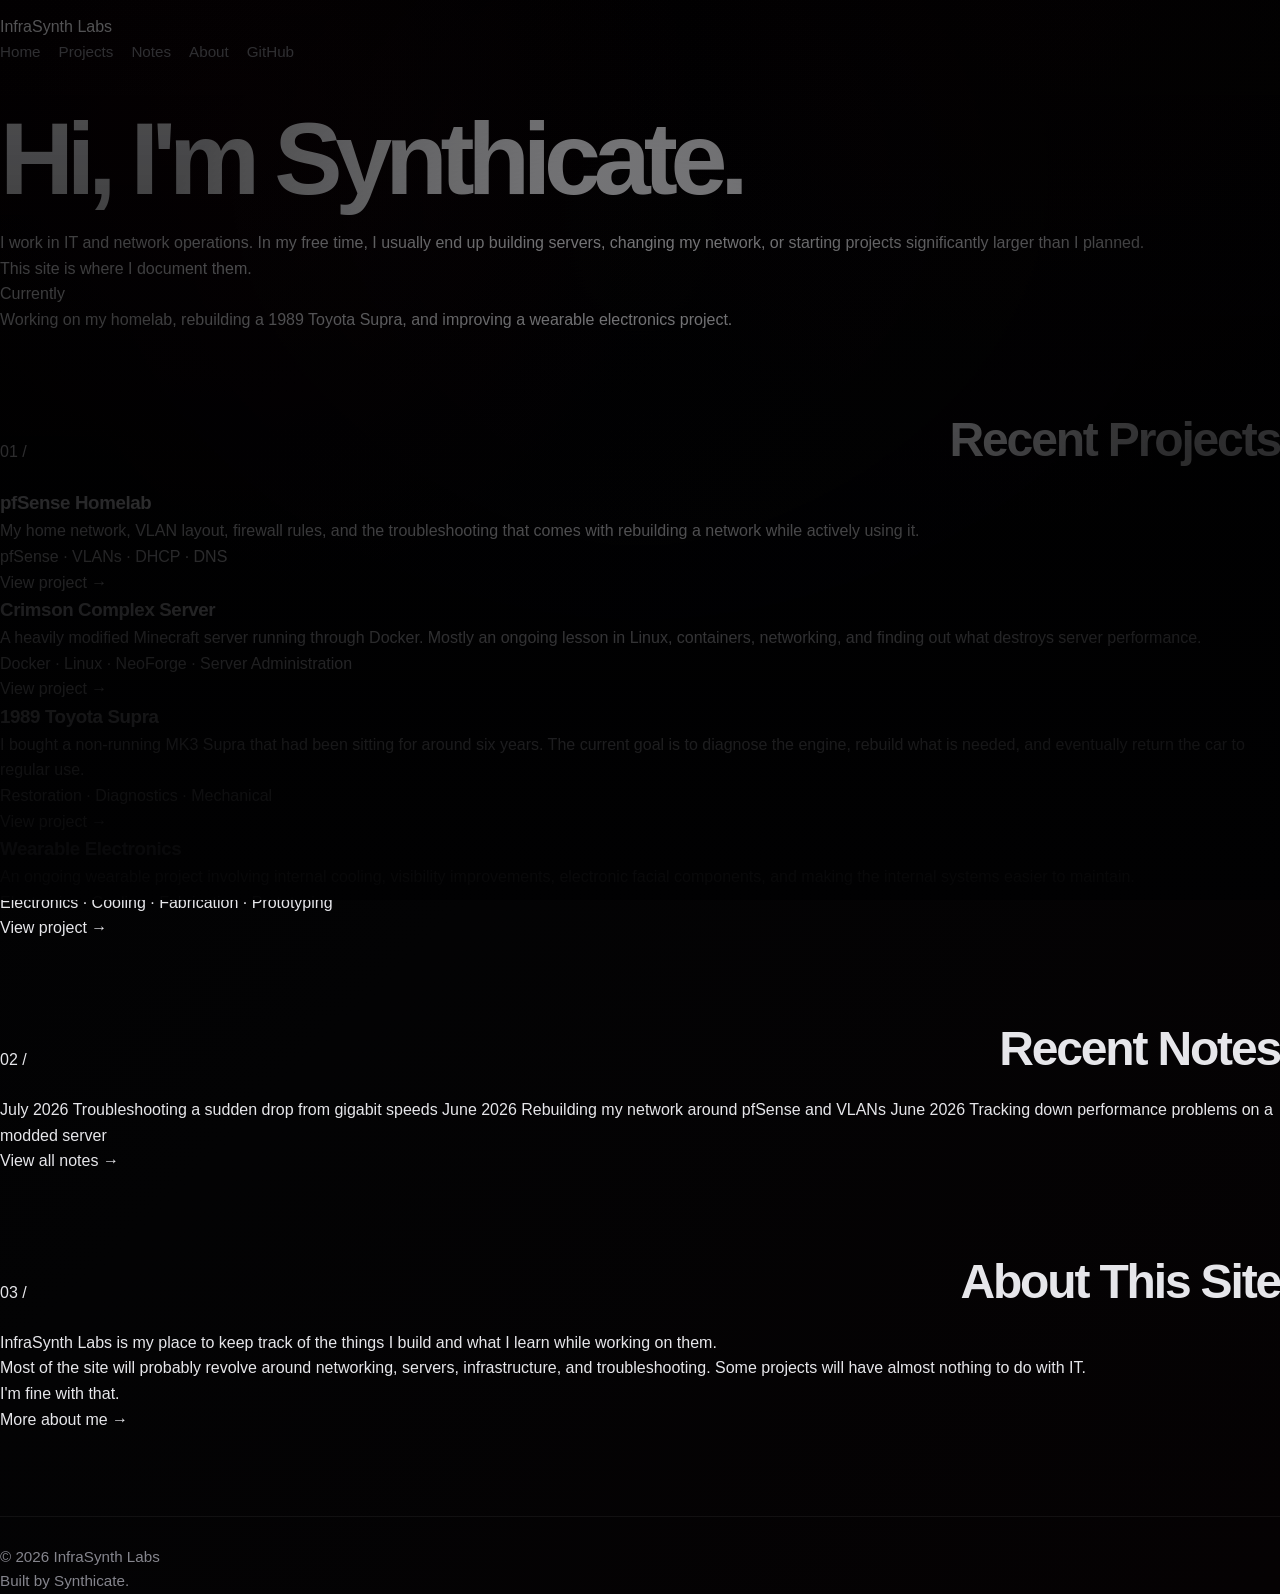
==== commit c0f2cd47: "Update index.html" ====
--- a/index.html
+++ b/index.html
@@ -1,396 +1,299 @@
 <!DOCTYPE html>
 <html lang="en">
+
 <head>
-  <meta charset="UTF-8" />
-  <meta name="viewport" content="width=device-width, initial-scale=1.0" />
-  <title>InfraSynth Labs</title>
-  <link rel="stylesheet" href="/style.css" />
+    <meta charset="UTF-8">
+    <meta name="viewport" content="width=device-width, initial-scale=1.0">
+
+    <meta
+        name="description"
+        content="InfraSynth Labs is the personal technical portfolio of Synthicate, documenting networking, infrastructure, self-hosting, and other ongoing projects."
+    >
+
+    <title>InfraSynth Labs</title>
+
+    <link rel="stylesheet" href="style.css">
 </head>
 
 <body>
-  <div class="page">
-    <header>
-      <a class="logo" href="/">
-        <div class="logo-mark">I</div>
-        <span>InfraSynth Labs</span>
-      </a>
-
-      <nav>
-        <a href="#projects">Projects</a>
-        <a href="#featured">Featured</a>
-        <a href="#lab">Current Lab</a>
-        <a href="/projects/">Project Hub</a>
-        <a href="/docs/">Docs</a>
-      </nav>
+
+    <header class="site-header">
+        <div class="container header-inner">
+
+            <a href="/" class="site-name">
+                InfraSynth Labs
+            </a>
+
+            <nav class="site-nav" aria-label="Main navigation">
+                <a href="/" class="active">Home</a>
+                <a href="/projects/">Projects</a>
+                <a href="/notes/">Notes</a>
+                <a href="/about/">About</a>
+                <a
+                    href="https://github.com/"
+                    target="_blank"
+                    rel="noopener noreferrer"
+                >
+                    GitHub
+                </a>
+            </nav>
+
+        </div>
     </header>
 
+
     <main>
-      <section class="hero">
-        <div>
-          <div class="badge">
-            <span class="pulse"></span>
-            Central project hub online
-          </div>
-
-          <h1>
-            <span class="gradient-text">InfraSynth</span><br />
-            Labs
-          </h1>
-
-          <p class="subtitle">
-            A personal project hub documenting infrastructure, networking, fabrication,
-            vehicle restoration, creative systems, and hands-on technical builds.
-          </p>
-
-          <div class="buttons">
-            <a class="button primary" href="#projects">View Projects</a>
-            <a class="button secondary" href="/docs/">Open Documentation</a>
-          </div>
+
+        <section class="intro">
+            <div class="container">
+
+                <h1>Hi, I'm Synthicate.</h1>
+
+                <p class="intro-lead">
+                    I work in IT and network operations. In my free time,
+                    I usually end up building servers, changing my network,
+                    or starting projects significantly larger than I planned.
+                </p>
+
+                <p>
+                    This site is where I document them.
+                </p>
+
+                <div class="current-work">
+                    <span class="section-label">Currently</span>
+
+                    <p>
+                        Working on my homelab, rebuilding a 1989 Toyota Supra,
+                        and improving a wearable electronics project.
+                    </p>
+                </div>
+
+            </div>
+        </section>
+
+
+        <section class="section">
+            <div class="container">
+
+                <div class="section-heading">
+                    <span class="section-number">01 /</span>
+                    <h2>Recent Projects</h2>
+                </div>
+
+
+                <article class="project-entry">
+
+                    <h3>
+                        <a href="/projects/homelab.html">
+                            pfSense Homelab
+                        </a>
+                    </h3>
+
+                    <p>
+                        My home network, VLAN layout, firewall rules, and the
+                        troubleshooting that comes with rebuilding a network
+                        while actively using it.
+                    </p>
+
+                    <div class="project-meta">
+                        pfSense · VLANs · DHCP · DNS
+                    </div>
+
+                    <a href="/projects/homelab.html" class="text-link">
+                        View project →
+                    </a>
+
+                </article>
+
+
+                <article class="project-entry">
+
+                    <h3>
+                        <a href="/projects/minecraft-server.html">
+                            Crimson Complex Server
+                        </a>
+                    </h3>
+
+                    <p>
+                        A heavily modified Minecraft server running through
+                        Docker. Mostly an ongoing lesson in Linux, containers,
+                        networking, and finding out what destroys server
+                        performance.
+                    </p>
+
+                    <div class="project-meta">
+                        Docker · Linux · NeoForge · Server Administration
+                    </div>
+
+                    <a
+                        href="/projects/minecraft-server.html"
+                        class="text-link"
+                    >
+                        View project →
+                    </a>
+
+                </article>
+
+
+                <article class="project-entry">
+
+                    <h3>
+                        <a href="/projects/supra.html">
+                            1989 Toyota Supra
+                        </a>
+                    </h3>
+
+                    <p>
+                        I bought a non-running MK3 Supra that had been sitting
+                        for around six years. The current goal is to diagnose
+                        the engine, rebuild what is needed, and eventually
+                        return the car to regular use.
+                    </p>
+
+                    <div class="project-meta">
+                        Restoration · Diagnostics · Mechanical
+                    </div>
+
+                    <a href="/projects/supra.html" class="text-link">
+                        View project →
+                    </a>
+
+                </article>
+
+
+                <article class="project-entry">
+
+                    <h3>
+                        <a href="/projects/wearable-electronics.html">
+                            Wearable Electronics
+                        </a>
+                    </h3>
+
+                    <p>
+                        An ongoing wearable project involving internal cooling,
+                        visibility improvements, electronic facial components,
+                        and making the internal systems easier to maintain.
+                    </p>
+
+                    <div class="project-meta">
+                        Electronics · Cooling · Fabrication · Prototyping
+                    </div>
+
+                    <a
+                        href="/projects/wearable-electronics.html"
+                        class="text-link"
+                    >
+                        View project →
+                    </a>
+
+                </article>
+
+            </div>
+        </section>
+
+
+        <section class="section">
+            <div class="container">
+
+                <div class="section-heading">
+                    <span class="section-number">02 /</span>
+                    <h2>Recent Notes</h2>
+                </div>
+
+                <div class="notes-list">
+
+                    <a
+                        href="/notes/gigabit-speed-troubleshooting.html"
+                        class="note-entry"
+                    >
+                        <span class="note-date">July 2026</span>
+
+                        <span class="note-title">
+                            Troubleshooting a sudden drop from gigabit speeds
+                        </span>
+                    </a>
+
+
+                    <a
+                        href="/notes/pfsense-segmentation.html"
+                        class="note-entry"
+                    >
+                        <span class="note-date">June 2026</span>
+
+                        <span class="note-title">
+                            Rebuilding my network around pfSense and VLANs
+                        </span>
+                    </a>
+
+
+                    <a
+                        href="/notes/minecraft-server-performance.html"
+                        class="note-entry"
+                    >
+                        <span class="note-date">June 2026</span>
+
+                        <span class="note-title">
+                            Tracking down performance problems on a modded server
+                        </span>
+                    </a>
+
+                </div>
+
+                <a href="/notes/" class="text-link section-link">
+                    View all notes →
+                </a>
+
+            </div>
+        </section>
+
+
+        <section class="section about-preview">
+            <div class="container">
+
+                <div class="section-heading">
+                    <span class="section-number">03 /</span>
+                    <h2>About This Site</h2>
+                </div>
+
+                <p>
+                    InfraSynth Labs is my place to keep track of the things I
+                    build and what I learn while working on them.
+                </p>
+
+                <p>
+                    Most of the site will probably revolve around networking,
+                    servers, infrastructure, and troubleshooting. Some projects
+                    will have almost nothing to do with IT.
+                </p>
+
+                <p>
+                    I'm fine with that.
+                </p>
+
+                <a href="/about/" class="text-link">
+                    More about me →
+                </a>
+
+            </div>
+        </section>
+
+    </main>
+
+
+    <footer class="site-footer">
+        <div class="container footer-inner">
+
+            <p>
+                © 2026 InfraSynth Labs
+            </p>
+
+            <p>
+                Built by Synthicate.
+            </p>
+
         </div>
-
-        <div class="terminal-card">
-          <div class="terminal-top">
-            <div class="terminal-title">PROJECT STATUS PANEL</div>
-            <div class="terminal-controls">
-              <span class="terminal-button"></span>
-              <span class="terminal-button"></span>
-              <span class="terminal-button"></span>
-            </div>
-          </div>
-
-          <div class="terminal-body">
-            <div class="line"><span class="prompt">infra@synth</span>:<span class="cmd">~/projects$</span> status</div>
-            <div class="line">builder • technician • creator • documenter</div>
-            <div class="line comment"># Active project areas</div>
-            <div class="line"><span class="success">[ACTIVE]</span> infrastructure lab</div>
-            <div class="line"><span class="success">[ACTIVE]</span> public documentation</div>
-            <div class="line"><span class="pending">[BUILD]</span> 1989 Toyota Supra restoration</div>
-            <div class="line"><span class="pending">[BUILD]</span> Novabeast fursuit fabrication</div>
-            <div class="line"><span class="pending">[WORLD]</span> Crimson Complex writing project</div>
-            <div class="line"><span class="pending">[MEDIA]</span> streaming and content systems</div>
-          </div>
-        </div>
-      </section>
-
-      <section class="section" id="featured">
-        <div class="section-heading">
-          <h2>Featured Focus</h2>
-          <p>
-            InfraSynth Labs leads with infrastructure and technical systems, while also documenting
-            physical builds, restoration work, and creative projects.
-          </p>
-        </div>
-
-        <div class="grid">
-          <article class="card wide-card">
-            <h3>Infrastructure Lab</h3>
-            <p>
-              A practical homelab focused on firewalling, networking, DNS, DHCP, Cisco switching,
-              virtualization, documentation, and future security monitoring.
-            </p>
-            <div class="tag-row">
-              <span class="tag success-tag">Primary Focus</span>
-              <span class="tag">pfSense</span>
-              <span class="tag">Networking</span>
-              <span class="tag">Security</span>
-              <span class="tag">Documentation</span>
-            </div>
-            <a class="project-link" href="/projects/infrastructure.html">View infrastructure project →</a>
-          </article>
-
-          <article class="card">
-            <h3>Current Status</h3>
-            <div class="status-list">
-              <div class="status-item">
-                <span>pfSense</span>
-                <span>Deployed</span>
-              </div>
-              <div class="status-item">
-                <span>Cloudflare Pages</span>
-                <span>Online</span>
-              </div>
-              <div class="status-item">
-                <span>Cisco 3750G</span>
-                <span>Pending</span>
-              </div>
-              <div class="status-item">
-                <span>Proxmox</span>
-                <span>Planned</span>
-              </div>
-            </div>
-          </article>
-        </div>
-      </section>
-
-      <section class="section" id="projects">
-        <div class="section-heading">
-          <h2>Project Areas</h2>
-          <p>
-            Each project area is documented as a build log, technical record, and portfolio piece.
-          </p>
-        </div>
-
-        <div class="grid">
-          <article class="card">
-            <h3>Infrastructure & Homelab</h3>
-            <p>
-              Firewall deployment, network design, Cisco switching, Proxmox planning,
-              DNS, DHCP, troubleshooting, and future segmentation.
-            </p>
-            <div class="tag-row">
-              <span class="tag success-tag">Active</span>
-              <span class="tag">IT</span>
-              <span class="tag">Networking</span>
-              <span class="tag">Security</span>
-            </div>
-            <a class="project-link" href="/projects/infrastructure.html">Open project →</a>
-          </article>
-
-          <article class="card">
-            <h3>1989 Supra Restoration</h3>
-            <p>
-              Restoration and build documentation for a 1989 Toyota Supra MK3, including
-              disassembly, engine bay work, parts planning, and long-term build goals.
-            </p>
-            <div class="tag-row">
-              <span class="tag pending-tag">In Progress</span>
-              <span class="tag">Restoration</span>
-              <span class="tag">Mechanical</span>
-              <span class="tag">Build Log</span>
-            </div>
-            <a class="project-link" href="/projects/supra.html">Open project →</a>
-          </article>
-
-          <article class="card">
-            <h3>Fursuit Fabrication</h3>
-            <p>
-              Novabeast fursuit build documentation covering foam work, shaping,
-              ventilation, electronics planning, fur work, and design revisions.
-            </p>
-            <div class="tag-row">
-              <span class="tag pending-tag">In Progress</span>
-              <span class="tag">Fabrication</span>
-              <span class="tag">Foam</span>
-              <span class="tag">Electronics</span>
-            </div>
-            <a class="project-link" href="/projects/fursuit.html">Open project →</a>
-          </article>
-
-          <article class="card">
-            <h3>Writing & Worldbuilding</h3>
-            <p>
-              Creative development for Crimson Complex, including characters, timelines,
-              factions, setting design, and long-form story structure.
-            </p>
-            <div class="tag-row">
-              <span class="tag info-tag">Creative</span>
-              <span class="tag">Worldbuilding</span>
-              <span class="tag">Writing</span>
-              <span class="tag">Lore</span>
-            </div>
-            <a class="project-link" href="/projects/writing.html">Open project →</a>
-          </article>
-
-          <article class="card">
-            <h3>Content Creation Systems</h3>
-            <p>
-              Streaming setup, branding, schedules, technical workflows, community building,
-              and content experiments across live and short-form platforms.
-            </p>
-            <div class="tag-row">
-              <span class="tag info-tag">Media</span>
-              <span class="tag">Streaming</span>
-              <span class="tag">Workflow</span>
-              <span class="tag">Branding</span>
-            </div>
-            <a class="project-link" href="/projects/content.html">Open project →</a>
-          </article>
-
-          <article class="card">
-            <h3>Documentation Archive</h3>
-            <p>
-              Structured notes, technical documentation, troubleshooting records,
-              project roadmaps, and sanitized public writeups.
-            </p>
-            <div class="tag-row">
-              <span class="tag success-tag">Active</span>
-              <span class="tag">Docs</span>
-              <span class="tag">Notes</span>
-              <span class="tag">Portfolio</span>
-            </div>
-            <a class="project-link" href="/docs/">Open docs →</a>
-          </article>
-        </div>
-      </section>
-
-      <section class="section" id="lab">
-        <div class="section-heading">
-          <h2>Current Infrastructure Lab</h2>
-          <p>
-            The infrastructure side of InfraSynth Labs is the main professional portfolio focus.
-          </p>
-        </div>
-
-        <div class="grid">
-          <article class="card wide-card">
-            <h3>Current Topology</h3>
-            <pre class="diagram">Internet
-   │
-Fiber ONT
-   │
-pfSense Firewall
-   │
-Lab Network
-   │
-Clients / Server Hardware</pre>
-          </article>
-
-          <article class="card">
-            <h3>Foundation</h3>
-            <div class="status-list">
-              <div class="status-item">
-                <span>Firewall</span>
-                <span>pfSense</span>
-              </div>
-              <div class="status-item">
-                <span>WAN</span>
-                <span>Static IP</span>
-              </div>
-              <div class="status-item">
-                <span>DNS</span>
-                <span>Active</span>
-              </div>
-              <div class="status-item">
-                <span>DHCP</span>
-                <span>Active</span>
-              </div>
-            </div>
-          </article>
-
-          <article class="card full-card">
-            <h3>Planned Infrastructure Topology</h3>
-            <pre class="diagram">Internet
-   │
-Fiber ONT
-   │
-pfSense Firewall
-   │
-Cisco Catalyst 3750G
-   │
-├── Admin Workstation
-├── Proxmox Host
-├── Lab Clients
-├── Future Wi-Fi AP
-└── Future Server / Services</pre>
-          </article>
-        </div>
-      </section>
-
-      <section class="section" id="journal">
-        <div class="section-heading">
-          <h2>Build Journal</h2>
-          <p>
-            Current milestones across technical, physical, and creative projects.
-          </p>
-        </div>
-
-        <div class="grid">
-          <article class="card wide-card">
-            <div class="timeline">
-              <div class="timeline-item">
-                <h3>InfraSynth Labs — Site Rebuild</h3>
-                <p>
-                  Rebuilding the site as a central hub for infrastructure, restoration,
-                  fabrication, writing, and content systems.
-                </p>
-              </div>
-
-              <div class="timeline-item">
-                <h3>Infrastructure — pfSense Deployment</h3>
-                <p>
-                  Deployed pfSense as the primary edge firewall and established the base
-                  network foundation for the lab.
-                </p>
-              </div>
-
-              <div class="timeline-item">
-                <h3>Vehicle — Supra Restoration</h3>
-                <p>
-                  Beginning documentation for the 1989 Toyota Supra MK3 restoration and
-                  engine bay disassembly process.
-                </p>
-              </div>
-
-              <div class="timeline-item">
-                <h3>Fabrication — Novabeast Fursuit</h3>
-                <p>
-                  Continuing head improvements, visibility, ventilation, electronics planning,
-                  mane work, and overall finish quality.
-                </p>
-              </div>
-            </div>
-          </article>
-
-          <article class="card">
-            <h3>Project Identity</h3>
-            <p>
-              InfraSynth Labs documents the systems I build: digital, mechanical,
-              creative, physical, and technical.
-            </p>
-            <div class="tag-row">
-              <span class="tag">Builder</span>
-              <span class="tag">Technician</span>
-              <span class="tag">Creator</span>
-              <span class="tag">Documenter</span>
-            </div>
-          </article>
-        </div>
-      </section>
-
-      <section class="section" id="contact">
-        <div class="section-heading">
-          <h2>Project Hub</h2>
-          <p>
-            Explore the main project categories or open the technical documentation archive.
-          </p>
-        </div>
-
-        <div class="grid">
-          <article class="card">
-            <h3>Projects</h3>
-            <p>
-              View all active project areas, including infrastructure, restoration,
-              fabrication, writing, and content systems.
-            </p>
-            <a class="project-link" href="/projects/">Open project hub →</a>
-          </article>
-
-          <article class="card">
-            <h3>Documentation</h3>
-            <p>
-              Read technical notes, deployment records, troubleshooting logs,
-              and structured project writeups.
-            </p>
-            <a class="project-link" href="/docs/">Open documentation →</a>
-          </article>
-
-          <article class="card">
-            <h3>GitHub</h3>
-            <p>
-              View public repositories, site history, and source files for InfraSynth Labs.
-            </p>
-            <a class="project-link" href="https://github.com/InfraSynthLabs" target="_blank" rel="noopener noreferrer">
-              github.com/InfraSynthLabs →
-            </a>
-          </article>
-        </div>
-      </section>
-    </main>
-
-    <footer>
-      <span>© 2026 InfraSynth Labs</span>
-      <span>Infrastructure • Fabrication • Restoration • Creative Systems</span>
     </footer>
-  </div>
+
 </body>
+
 </html>
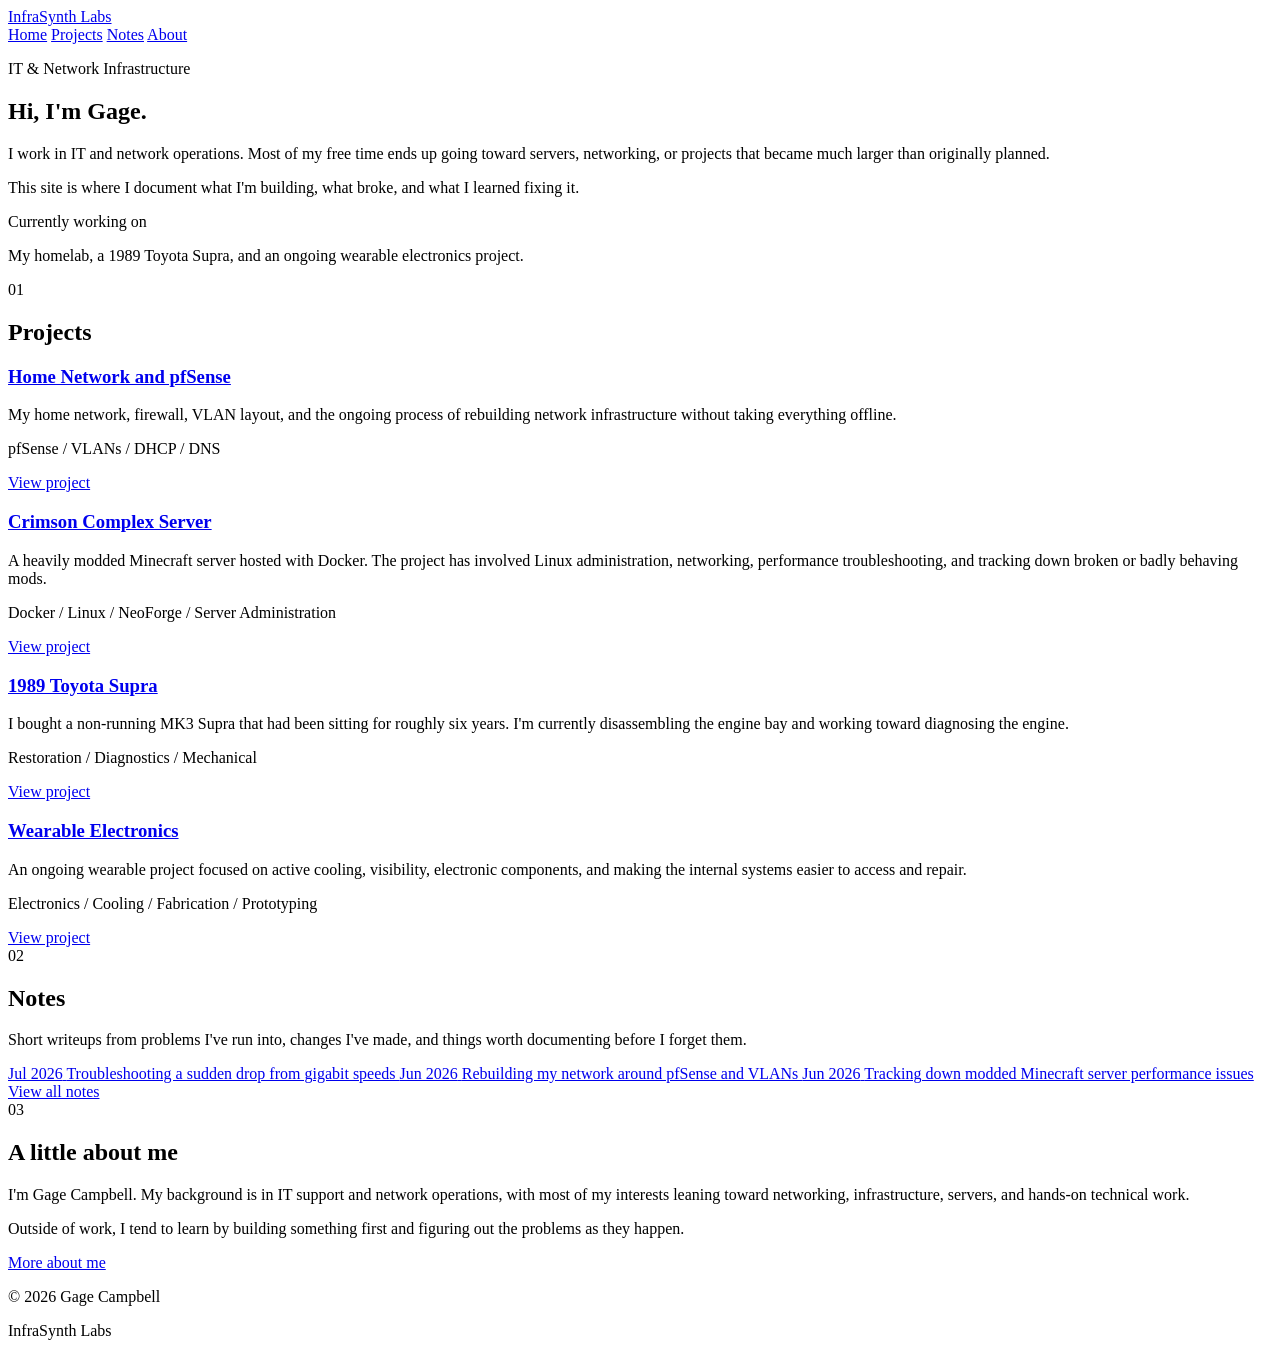
==== commit 143c327a: "Update index.html" ====
--- a/index.html
+++ b/index.html
@@ -7,35 +7,28 @@
 
     <meta
         name="description"
-        content="InfraSynth Labs is the personal technical portfolio of Synthicate, documenting networking, infrastructure, self-hosting, and other ongoing projects."
+        content="The technical portfolio of Gage Campbell, documenting networking, infrastructure, servers, and ongoing projects."
     >
 
-    <title>InfraSynth Labs</title>
+    <title>Gage Campbell | InfraSynth Labs</title>
 
     <link rel="stylesheet" href="style.css">
 </head>
 
 <body>
 
-    <header class="site-header">
-        <div class="container header-inner">
-
-            <a href="/" class="site-name">
+    <header>
+        <div class="header-content">
+
+            <a class="logo" href="/">
                 InfraSynth Labs
             </a>
 
-            <nav class="site-nav" aria-label="Main navigation">
+            <nav aria-label="Main navigation">
                 <a href="/" class="active">Home</a>
                 <a href="/projects/">Projects</a>
                 <a href="/notes/">Notes</a>
                 <a href="/about/">About</a>
-                <a
-                    href="https://github.com/"
-                    target="_blank"
-                    rel="noopener noreferrer"
-                >
-                    GitHub
-                </a>
             </nav>
 
         </div>
@@ -45,253 +38,237 @@
     <main>
 
         <section class="intro">
-            <div class="container">
-
-                <h1>Hi, I'm Synthicate.</h1>
-
-                <p class="intro-lead">
-                    I work in IT and network operations. In my free time,
-                    I usually end up building servers, changing my network,
-                    or starting projects significantly larger than I planned.
-                </p>
-
-                <p>
-                    This site is where I document them.
-                </p>
-
-                <div class="current-work">
-                    <span class="section-label">Currently</span>
-
-                    <p>
-                        Working on my homelab, rebuilding a 1989 Toyota Supra,
-                        and improving a wearable electronics project.
-                    </p>
-                </div>
-
-            </div>
-        </section>
-
-
-        <section class="section">
-            <div class="container">
-
-                <div class="section-heading">
-                    <span class="section-number">01 /</span>
-                    <h2>Recent Projects</h2>
-                </div>
-
-
-                <article class="project-entry">
-
-                    <h3>
-                        <a href="/projects/homelab.html">
-                            pfSense Homelab
-                        </a>
-                    </h3>
-
-                    <p>
-                        My home network, VLAN layout, firewall rules, and the
-                        troubleshooting that comes with rebuilding a network
-                        while actively using it.
-                    </p>
-
-                    <div class="project-meta">
-                        pfSense · VLANs · DHCP · DNS
-                    </div>
-
-                    <a href="/projects/homelab.html" class="text-link">
-                        View project →
-                    </a>
-
-                </article>
-
-
-                <article class="project-entry">
-
-                    <h3>
-                        <a href="/projects/minecraft-server.html">
-                            Crimson Complex Server
-                        </a>
-                    </h3>
-
-                    <p>
-                        A heavily modified Minecraft server running through
-                        Docker. Mostly an ongoing lesson in Linux, containers,
-                        networking, and finding out what destroys server
-                        performance.
-                    </p>
-
-                    <div class="project-meta">
-                        Docker · Linux · NeoForge · Server Administration
-                    </div>
-
-                    <a
-                        href="/projects/minecraft-server.html"
-                        class="text-link"
-                    >
-                        View project →
-                    </a>
-
-                </article>
-
-
-                <article class="project-entry">
-
-                    <h3>
-                        <a href="/projects/supra.html">
-                            1989 Toyota Supra
-                        </a>
-                    </h3>
-
-                    <p>
-                        I bought a non-running MK3 Supra that had been sitting
-                        for around six years. The current goal is to diagnose
-                        the engine, rebuild what is needed, and eventually
-                        return the car to regular use.
-                    </p>
-
-                    <div class="project-meta">
-                        Restoration · Diagnostics · Mechanical
-                    </div>
-
-                    <a href="/projects/supra.html" class="text-link">
-                        View project →
-                    </a>
-
-                </article>
-
-
-                <article class="project-entry">
-
-                    <h3>
-                        <a href="/projects/wearable-electronics.html">
-                            Wearable Electronics
-                        </a>
-                    </h3>
-
-                    <p>
-                        An ongoing wearable project involving internal cooling,
-                        visibility improvements, electronic facial components,
-                        and making the internal systems easier to maintain.
-                    </p>
-
-                    <div class="project-meta">
-                        Electronics · Cooling · Fabrication · Prototyping
-                    </div>
-
-                    <a
-                        href="/projects/wearable-electronics.html"
-                        class="text-link"
-                    >
-                        View project →
-                    </a>
-
-                </article>
-
-            </div>
-        </section>
-
-
-        <section class="section">
-            <div class="container">
-
-                <div class="section-heading">
-                    <span class="section-number">02 /</span>
-                    <h2>Recent Notes</h2>
-                </div>
-
-                <div class="notes-list">
-
-                    <a
-                        href="/notes/gigabit-speed-troubleshooting.html"
-                        class="note-entry"
-                    >
-                        <span class="note-date">July 2026</span>
-
-                        <span class="note-title">
-                            Troubleshooting a sudden drop from gigabit speeds
-                        </span>
-                    </a>
-
-
-                    <a
-                        href="/notes/pfsense-segmentation.html"
-                        class="note-entry"
-                    >
-                        <span class="note-date">June 2026</span>
-
-                        <span class="note-title">
-                            Rebuilding my network around pfSense and VLANs
-                        </span>
-                    </a>
-
-
-                    <a
-                        href="/notes/minecraft-server-performance.html"
-                        class="note-entry"
-                    >
-                        <span class="note-date">June 2026</span>
-
-                        <span class="note-title">
-                            Tracking down performance problems on a modded server
-                        </span>
-                    </a>
-
-                </div>
-
-                <a href="/notes/" class="text-link section-link">
-                    View all notes →
-                </a>
-
-            </div>
-        </section>
-
-
-        <section class="section about-preview">
-            <div class="container">
-
-                <div class="section-heading">
-                    <span class="section-number">03 /</span>
-                    <h2>About This Site</h2>
-                </div>
-
-                <p>
-                    InfraSynth Labs is my place to keep track of the things I
-                    build and what I learn while working on them.
-                </p>
-
-                <p>
-                    Most of the site will probably revolve around networking,
-                    servers, infrastructure, and troubleshooting. Some projects
-                    will have almost nothing to do with IT.
-                </p>
-
-                <p>
-                    I'm fine with that.
-                </p>
-
-                <a href="/about/" class="text-link">
-                    More about me →
-                </a>
-
-            </div>
+
+            <p class="eyebrow">
+                IT &amp; Network Infrastructure
+            </p>
+
+            <h1>Hi, I'm Gage.</h1>
+
+            <p class="intro-text">
+                I work in IT and network operations. Most of my free time
+                ends up going toward servers, networking, or projects that
+                became much larger than originally planned.
+            </p>
+
+            <p class="intro-text">
+                This site is where I document what I'm building, what broke,
+                and what I learned fixing it.
+            </p>
+
+            <div class="current">
+                <span>Currently working on</span>
+
+                <p>
+                    My homelab, a 1989 Toyota Supra, and an ongoing wearable
+                    electronics project.
+                </p>
+            </div>
+
+        </section>
+
+
+        <section>
+
+            <div class="section-title">
+                <span>01</span>
+                <h2>Projects</h2>
+            </div>
+
+
+            <article>
+
+                <h3>
+                    <a href="/projects/homelab.html">
+                        Home Network and pfSense
+                    </a>
+                </h3>
+
+                <p>
+                    My home network, firewall, VLAN layout, and the ongoing
+                    process of rebuilding network infrastructure without
+                    taking everything offline.
+                </p>
+
+                <p class="tags">
+                    pfSense / VLANs / DHCP / DNS
+                </p>
+
+                <a class="project-link" href="/projects/homelab.html">
+                    View project
+                </a>
+
+            </article>
+
+
+            <article>
+
+                <h3>
+                    <a href="/projects/minecraft-server.html">
+                        Crimson Complex Server
+                    </a>
+                </h3>
+
+                <p>
+                    A heavily modded Minecraft server hosted with Docker.
+                    The project has involved Linux administration, networking,
+                    performance troubleshooting, and tracking down broken or
+                    badly behaving mods.
+                </p>
+
+                <p class="tags">
+                    Docker / Linux / NeoForge / Server Administration
+                </p>
+
+                <a
+                    class="project-link"
+                    href="/projects/minecraft-server.html"
+                >
+                    View project
+                </a>
+
+            </article>
+
+
+            <article>
+
+                <h3>
+                    <a href="/projects/supra.html">
+                        1989 Toyota Supra
+                    </a>
+                </h3>
+
+                <p>
+                    I bought a non-running MK3 Supra that had been sitting
+                    for roughly six years. I'm currently disassembling the
+                    engine bay and working toward diagnosing the engine.
+                </p>
+
+                <p class="tags">
+                    Restoration / Diagnostics / Mechanical
+                </p>
+
+                <a class="project-link" href="/projects/supra.html">
+                    View project
+                </a>
+
+            </article>
+
+
+            <article>
+
+                <h3>
+                    <a href="/projects/wearable-electronics.html">
+                        Wearable Electronics
+                    </a>
+                </h3>
+
+                <p>
+                    An ongoing wearable project focused on active cooling,
+                    visibility, electronic components, and making the internal
+                    systems easier to access and repair.
+                </p>
+
+                <p class="tags">
+                    Electronics / Cooling / Fabrication / Prototyping
+                </p>
+
+                <a
+                    class="project-link"
+                    href="/projects/wearable-electronics.html"
+                >
+                    View project
+                </a>
+
+            </article>
+
+        </section>
+
+
+        <section>
+
+            <div class="section-title">
+                <span>02</span>
+                <h2>Notes</h2>
+            </div>
+
+            <p class="section-description">
+                Short writeups from problems I've run into, changes I've made,
+                and things worth documenting before I forget them.
+            </p>
+
+            <div class="notes">
+
+                <a href="/notes/gigabit-speed-troubleshooting.html">
+                    <time datetime="2026-07">Jul 2026</time>
+
+                    <span>
+                        Troubleshooting a sudden drop from gigabit speeds
+                    </span>
+                </a>
+
+                <a href="/notes/pfsense-segmentation.html">
+                    <time datetime="2026-06">Jun 2026</time>
+
+                    <span>
+                        Rebuilding my network around pfSense and VLANs
+                    </span>
+                </a>
+
+                <a href="/notes/minecraft-server-performance.html">
+                    <time datetime="2026-06">Jun 2026</time>
+
+                    <span>
+                        Tracking down modded Minecraft server performance issues
+                    </span>
+                </a>
+
+            </div>
+
+            <a class="project-link" href="/notes/">
+                View all notes
+            </a>
+
+        </section>
+
+
+        <section class="about-preview">
+
+            <div class="section-title">
+                <span>03</span>
+                <h2>A little about me</h2>
+            </div>
+
+            <p>
+                I'm Gage Campbell. My background is in IT support and network
+                operations, with most of my interests leaning toward networking,
+                infrastructure, servers, and hands-on technical work.
+            </p>
+
+            <p>
+                Outside of work, I tend to learn by building something first
+                and figuring out the problems as they happen.
+            </p>
+
+            <a class="project-link" href="/about/">
+                More about me
+            </a>
+
         </section>
 
     </main>
 
 
-    <footer class="site-footer">
-        <div class="container footer-inner">
-
-            <p>
-                © 2026 InfraSynth Labs
-            </p>
-
-            <p>
-                Built by Synthicate.
-            </p>
-
-        </div>
+    <footer>
+
+        <p>
+            © 2026 Gage Campbell
+        </p>
+
+        <p>
+            InfraSynth Labs
+        </p>
+
     </footer>
 
 </body>
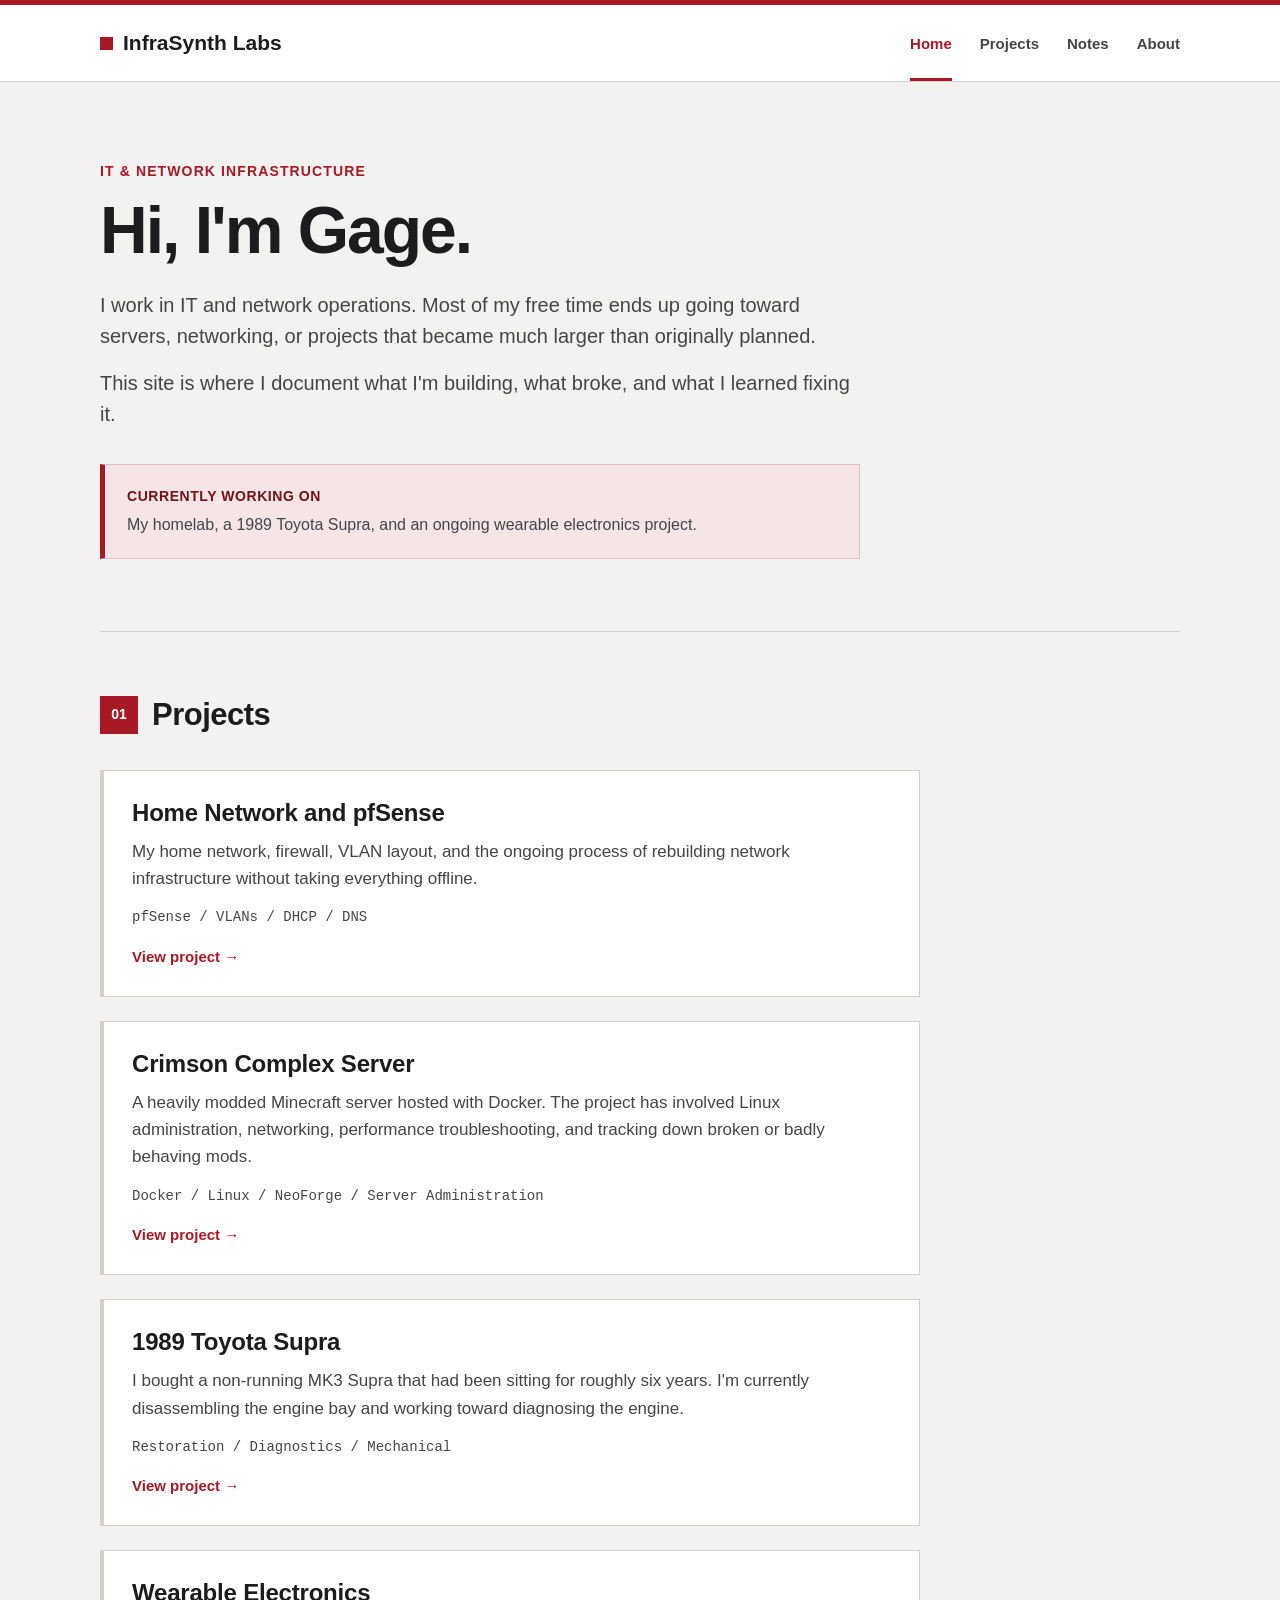
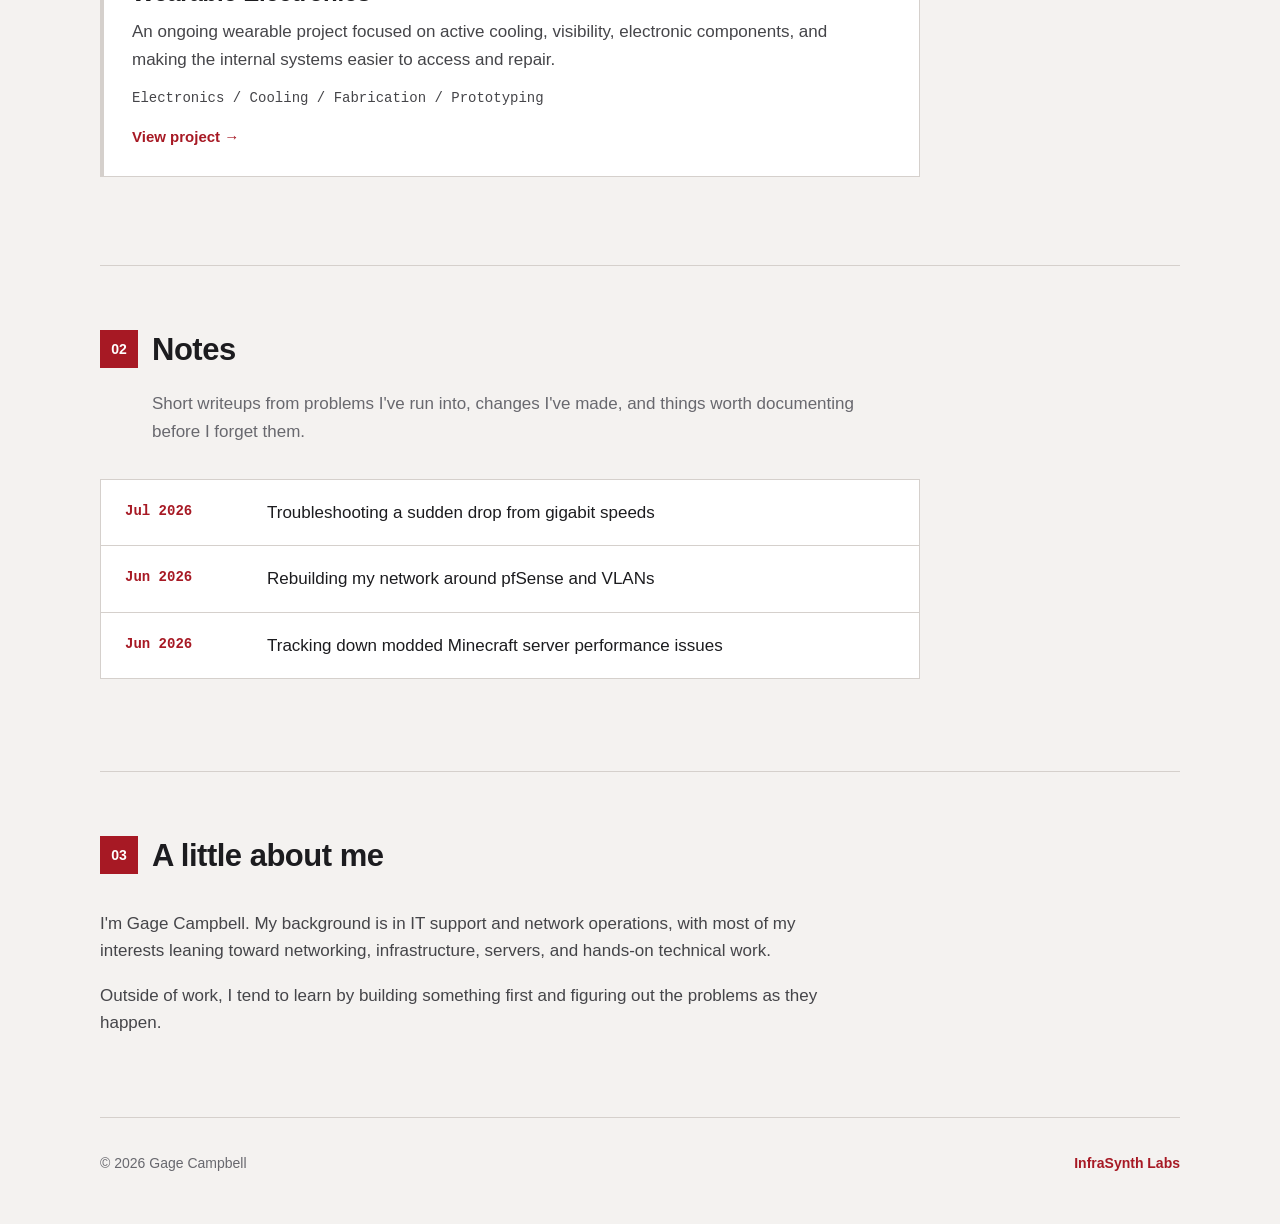
==== commit d47a4948: "Update index.html" ====
--- a/index.html
+++ b/index.html
@@ -3,7 +3,11 @@
 
 <head>
     <meta charset="UTF-8">
-    <meta name="viewport" content="width=device-width, initial-scale=1.0">
+
+    <meta
+        name="viewport"
+        content="width=device-width, initial-scale=1.0"
+    >
 
     <meta
         name="description"
@@ -12,30 +16,614 @@
 
     <title>Gage Campbell | InfraSynth Labs</title>
 
-    <link rel="stylesheet" href="style.css">
+
+    <style>
+
+        :root {
+            --background: #f4f2f0;
+            --surface: #ffffff;
+
+            --text: #1c1c1f;
+            --secondary-text: #454549;
+            --muted: #68686e;
+
+            --border: #d5d0cc;
+
+            --red: #a71924;
+            --red-dark: #741119;
+            --red-light: #f5e5e7;
+
+            --content-width: 1080px;
+        }
+
+
+        /* ----------------------------------------
+           GENERAL
+        ---------------------------------------- */
+
+        * {
+            box-sizing: border-box;
+        }
+
+        html {
+            scroll-behavior: smooth;
+        }
+
+        body {
+            margin: 0;
+
+            background: var(--background);
+            color: var(--text);
+
+            font-family: Arial, Helvetica, sans-serif;
+            font-size: 17px;
+            line-height: 1.6;
+
+            -webkit-font-smoothing: antialiased;
+        }
+
+        a {
+            color: inherit;
+        }
+
+        ::selection {
+            background: var(--red);
+            color: white;
+        }
+
+
+        /* ----------------------------------------
+           HEADER
+        ---------------------------------------- */
+
+        header {
+            background: var(--surface);
+
+            border-top: 5px solid var(--red);
+            border-bottom: 1px solid var(--border);
+        }
+
+        .header-content {
+            width: min(92%, var(--content-width));
+            min-height: 76px;
+
+            margin: 0 auto;
+
+            display: flex;
+            align-items: center;
+            justify-content: space-between;
+
+            gap: 30px;
+        }
+
+        .logo {
+            display: flex;
+            align-items: center;
+
+            gap: 10px;
+
+            color: var(--text);
+
+            font-size: 21px;
+            font-weight: 700;
+
+            text-decoration: none;
+        }
+
+        .logo-mark {
+            width: 13px;
+            height: 13px;
+
+            background: var(--red);
+        }
+
+        nav {
+            display: flex;
+            align-items: center;
+
+            gap: 28px;
+        }
+
+        nav a {
+            position: relative;
+
+            padding: 26px 0 24px;
+
+            color: var(--secondary-text);
+
+            font-size: 15px;
+            font-weight: 600;
+
+            text-decoration: none;
+        }
+
+        nav a:hover {
+            color: var(--red);
+        }
+
+        nav a.active {
+            color: var(--red);
+        }
+
+        nav a.active::after {
+            content: "";
+
+            position: absolute;
+
+            right: 0;
+            bottom: -1px;
+            left: 0;
+
+            height: 3px;
+
+            background: var(--red);
+        }
+
+
+        /* ----------------------------------------
+           MAIN
+        ---------------------------------------- */
+
+        main {
+            width: min(92%, var(--content-width));
+
+            margin: 0 auto;
+        }
+
+        section {
+            padding: 64px 0;
+
+            border-bottom: 1px solid var(--border);
+        }
+
+
+        /* ----------------------------------------
+           INTRO
+        ---------------------------------------- */
+
+        .intro {
+            padding-top: 78px;
+            padding-bottom: 72px;
+        }
+
+        .eyebrow {
+            margin: 0 0 14px;
+
+            color: var(--red);
+
+            font-size: 14px;
+            font-weight: 700;
+
+            letter-spacing: 0.08em;
+            text-transform: uppercase;
+        }
+
+        .intro h1 {
+            max-width: 760px;
+
+            margin: 0 0 24px;
+
+            color: var(--text);
+
+            font-size: clamp(44px, 6vw, 66px);
+            font-weight: 700;
+            line-height: 1.05;
+
+            letter-spacing: -2px;
+        }
+
+        .intro-text {
+            max-width: 760px;
+
+            margin: 0 0 16px;
+
+            color: var(--secondary-text);
+
+            font-size: 20px;
+            line-height: 1.55;
+        }
+
+        .current {
+            max-width: 760px;
+
+            margin-top: 34px;
+            padding: 20px 22px;
+
+            background: var(--red-light);
+
+            border: 1px solid #dfbfc3;
+            border-left: 5px solid var(--red);
+        }
+
+        .current span {
+            display: block;
+
+            margin-bottom: 5px;
+
+            color: var(--red-dark);
+
+            font-size: 14px;
+            font-weight: 700;
+
+            letter-spacing: 0.04em;
+            text-transform: uppercase;
+        }
+
+        .current p {
+            margin: 0;
+
+            color: var(--secondary-text);
+
+            font-size: 16px;
+        }
+
+
+        /* ----------------------------------------
+           SECTION HEADINGS
+        ---------------------------------------- */
+
+        .section-title {
+            display: flex;
+            align-items: center;
+
+            gap: 14px;
+
+            margin-bottom: 36px;
+        }
+
+        .section-number {
+            width: 38px;
+            height: 38px;
+
+            flex: 0 0 38px;
+
+            display: flex;
+            align-items: center;
+            justify-content: center;
+
+            background: var(--red);
+
+            color: white;
+
+            font-size: 14px;
+            font-weight: 700;
+        }
+
+        .section-title h2 {
+            margin: 0;
+
+            color: var(--text);
+
+            font-size: 31px;
+            line-height: 1.2;
+
+            letter-spacing: -0.5px;
+        }
+
+        .section-description {
+            max-width: 720px;
+
+            margin: -14px 0 34px 52px;
+
+            color: var(--muted);
+        }
+
+
+        /* ----------------------------------------
+           PROJECTS
+        ---------------------------------------- */
+
+        .project {
+            max-width: 820px;
+
+            margin: 0 0 24px;
+            padding: 26px 28px;
+
+            background: var(--surface);
+
+            border: 1px solid var(--border);
+            border-left: 4px solid var(--border);
+
+            transition:
+                border-color 0.15s ease,
+                transform 0.15s ease;
+        }
+
+        .project:hover {
+            border-left-color: var(--red);
+
+            transform: translateX(3px);
+        }
+
+        .project h3 {
+            margin: 0 0 10px;
+
+            color: var(--text);
+
+            font-size: 24px;
+            line-height: 1.3;
+
+            letter-spacing: -0.2px;
+        }
+
+        .project h3 a {
+            text-decoration: none;
+        }
+
+        .project h3 a:hover {
+            color: var(--red);
+        }
+
+        .project p {
+            max-width: 730px;
+
+            margin: 0 0 14px;
+
+            color: var(--secondary-text);
+        }
+
+        .tags {
+            color: var(--muted);
+
+            font-family: "Courier New", Courier, monospace;
+            font-size: 14px;
+        }
+
+        .project-link {
+            display: inline-block;
+
+            color: var(--red);
+
+            font-size: 15px;
+            font-weight: 700;
+
+            text-decoration: none;
+        }
+
+        .project-link::after {
+            content: " →";
+        }
+
+        .project-link:hover {
+            color: var(--red-dark);
+
+            text-decoration: underline;
+        }
+
+
+        /* ----------------------------------------
+           NOTES
+        ---------------------------------------- */
+
+        .notes {
+            max-width: 820px;
+
+            margin-bottom: 28px;
+
+            background: var(--surface);
+
+            border: 1px solid var(--border);
+        }
+
+        .note {
+            display: grid;
+
+            grid-template-columns: 120px minmax(0, 1fr);
+
+            gap: 22px;
+
+            padding: 20px 24px;
+
+            border-bottom: 1px solid var(--border);
+
+            text-decoration: none;
+        }
+
+        .note:last-child {
+            border-bottom: 0;
+        }
+
+        .note:hover {
+            background: var(--red-light);
+        }
+
+        .note time {
+            color: var(--red);
+
+            font-family: "Courier New", Courier, monospace;
+            font-size: 14px;
+            font-weight: 700;
+        }
+
+        .note span {
+            color: var(--text);
+
+            line-height: 1.5;
+        }
+
+
+        /* ----------------------------------------
+           ABOUT
+        ---------------------------------------- */
+
+        .about-preview p {
+            max-width: 760px;
+
+            margin: 0 0 17px;
+
+            color: var(--secondary-text);
+        }
+
+        .about-preview .project-link {
+            margin-top: 8px;
+        }
+
+
+        /* ----------------------------------------
+           FOOTER
+        ---------------------------------------- */
+
+        footer {
+            width: min(92%, var(--content-width));
+
+            margin: 0 auto;
+            padding: 34px 0 50px;
+
+            display: flex;
+            align-items: center;
+            justify-content: space-between;
+
+            gap: 20px;
+
+            color: var(--muted);
+
+            font-size: 14px;
+        }
+
+        footer p {
+            margin: 0;
+        }
+
+        .footer-brand {
+            color: var(--red);
+
+            font-weight: 700;
+        }
+
+
+        /* ----------------------------------------
+           MOBILE
+        ---------------------------------------- */
+
+        @media (max-width: 700px) {
+
+            body {
+                font-size: 16px;
+            }
+
+            .header-content {
+                min-height: auto;
+
+                padding-top: 18px;
+
+                flex-direction: column;
+                align-items: flex-start;
+
+                gap: 8px;
+            }
+
+            nav {
+                width: 100%;
+
+                gap: 22px;
+
+                overflow-x: auto;
+            }
+
+            nav a {
+                padding: 10px 0 17px;
+
+                white-space: nowrap;
+            }
+
+            .intro {
+                padding-top: 54px;
+                padding-bottom: 54px;
+            }
+
+            .intro h1 {
+                margin-bottom: 22px;
+
+                font-size: 44px;
+
+                letter-spacing: -1.5px;
+            }
+
+            .intro-text {
+                font-size: 18px;
+            }
+
+            section {
+                padding: 50px 0;
+            }
+
+            .section-title {
+                margin-bottom: 30px;
+            }
+
+            .section-title h2 {
+                font-size: 27px;
+            }
+
+            .section-description {
+                margin-top: -10px;
+                margin-left: 0;
+            }
+
+            .project {
+                padding: 22px 20px;
+
+                transform: none;
+            }
+
+            .project:hover {
+                transform: none;
+            }
+
+            .project h3 {
+                font-size: 22px;
+            }
+
+            .note {
+                grid-template-columns: 1fr;
+
+                gap: 3px;
+
+                padding: 18px 20px;
+            }
+
+            footer {
+                padding-bottom: 42px;
+
+                flex-direction: column;
+                align-items: flex-start;
+
+                gap: 3px;
+            }
+
+        }
+
+    </style>
+
 </head>
 
+
 <body>
 
+
     <header>
+
         <div class="header-content">
 
             <a class="logo" href="/">
+                <span class="logo-mark"></span>
                 InfraSynth Labs
             </a>
 
             <nav aria-label="Main navigation">
                 <a href="/" class="active">Home</a>
-                <a href="/projects/">Projects</a>
-                <a href="/notes/">Notes</a>
-                <a href="/about/">About</a>
+                <a href="#projects">Projects</a>
+                <a href="#notes">Notes</a>
+                <a href="#about">About</a>
             </nav>
 
         </div>
+
     </header>
 
 
     <main>
+
 
         <section class="intro">
 
@@ -43,7 +631,9 @@
                 IT &amp; Network Infrastructure
             </p>
 
-            <h1>Hi, I'm Gage.</h1>
+            <h1>
+                Hi, I'm Gage.
+            </h1>
 
             <p class="intro-text">
                 I work in IT and network operations. Most of my free time
@@ -57,26 +647,37 @@
             </p>
 
             <div class="current">
-                <span>Currently working on</span>
+
+                <span>
+                    Currently working on
+                </span>
 
                 <p>
                     My homelab, a 1989 Toyota Supra, and an ongoing wearable
                     electronics project.
                 </p>
+
             </div>
 
         </section>
 
 
-        <section>
+        <section id="projects">
 
             <div class="section-title">
-                <span>01</span>
-                <h2>Projects</h2>
+
+                <span class="section-number">
+                    01
+                </span>
+
+                <h2>
+                    Projects
+                </h2>
+
             </div>
 
 
-            <article>
+            <article class="project">
 
                 <h3>
                     <a href="/projects/homelab.html">
@@ -94,14 +695,17 @@
                     pfSense / VLANs / DHCP / DNS
                 </p>
 
-                <a class="project-link" href="/projects/homelab.html">
+                <a
+                    class="project-link"
+                    href="/projects/homelab.html"
+                >
                     View project
                 </a>
 
             </article>
 
 
-            <article>
+            <article class="project">
 
                 <h3>
                     <a href="/projects/minecraft-server.html">
@@ -130,7 +734,7 @@
             </article>
 
 
-            <article>
+            <article class="project">
 
                 <h3>
                     <a href="/projects/supra.html">
@@ -148,14 +752,17 @@
                     Restoration / Diagnostics / Mechanical
                 </p>
 
-                <a class="project-link" href="/projects/supra.html">
+                <a
+                    class="project-link"
+                    href="/projects/supra.html"
+                >
                     View project
                 </a>
 
             </article>
 
 
-            <article>
+            <article class="project">
 
                 <h3>
                     <a href="/projects/wearable-electronics.html">
@@ -185,11 +792,18 @@
         </section>
 
 
-        <section>
+        <section id="notes">
 
             <div class="section-title">
-                <span>02</span>
-                <h2>Notes</h2>
+
+                <span class="section-number">
+                    02
+                </span>
+
+                <h2>
+                    Notes
+                </h2>
+
             </div>
 
             <p class="section-description">
@@ -197,46 +811,76 @@
                 and things worth documenting before I forget them.
             </p>
 
+
             <div class="notes">
 
-                <a href="/notes/gigabit-speed-troubleshooting.html">
-                    <time datetime="2026-07">Jul 2026</time>
+                <a
+                    class="note"
+                    href="/notes/gigabit-speed-troubleshooting.html"
+                >
+
+                    <time datetime="2026-07">
+                        Jul 2026
+                    </time>
 
                     <span>
                         Troubleshooting a sudden drop from gigabit speeds
                     </span>
+
                 </a>
 
-                <a href="/notes/pfsense-segmentation.html">
-                    <time datetime="2026-06">Jun 2026</time>
+
+                <a
+                    class="note"
+                    href="/notes/pfsense-segmentation.html"
+                >
+
+                    <time datetime="2026-06">
+                        Jun 2026
+                    </time>
 
                     <span>
                         Rebuilding my network around pfSense and VLANs
                     </span>
+
                 </a>
 
-                <a href="/notes/minecraft-server-performance.html">
-                    <time datetime="2026-06">Jun 2026</time>
+
+                <a
+                    class="note"
+                    href="/notes/minecraft-server-performance.html"
+                >
+
+                    <time datetime="2026-06">
+                        Jun 2026
+                    </time>
 
                     <span>
                         Tracking down modded Minecraft server performance issues
                     </span>
+
                 </a>
 
             </div>
 
-            <a class="project-link" href="/notes/">
-                View all notes
-            </a>
-
         </section>
 
 
-        <section class="about-preview">
+        <section
+            id="about"
+            class="about-preview"
+        >
 
             <div class="section-title">
-                <span>03</span>
-                <h2>A little about me</h2>
+
+                <span class="section-number">
+                    03
+                </span>
+
+                <h2>
+                    A little about me
+                </h2>
+
             </div>
 
             <p>
@@ -250,11 +894,8 @@
                 and figuring out the problems as they happen.
             </p>
 
-            <a class="project-link" href="/about/">
-                More about me
-            </a>
-
         </section>
+
 
     </main>
 
@@ -265,12 +906,13 @@
             © 2026 Gage Campbell
         </p>
 
-        <p>
+        <p class="footer-brand">
             InfraSynth Labs
         </p>
 
     </footer>
 
+
 </body>
 
 </html>
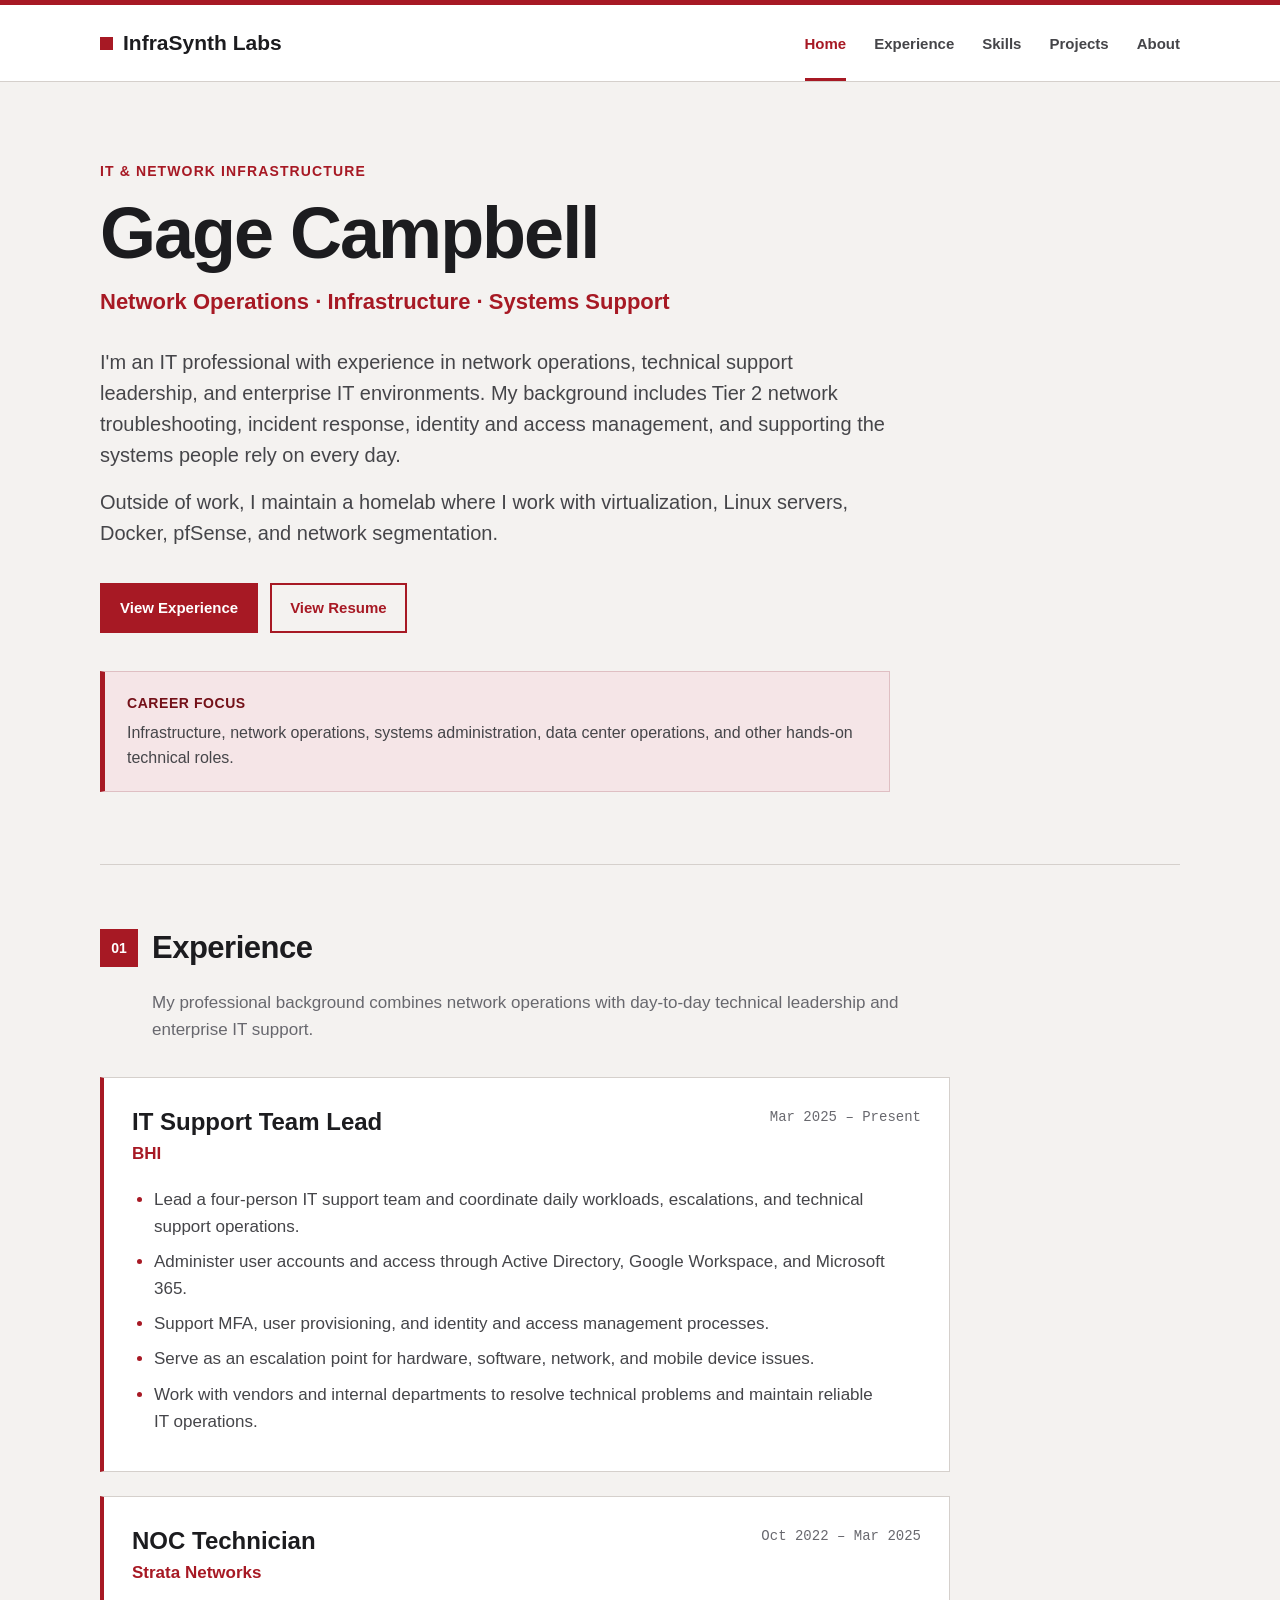
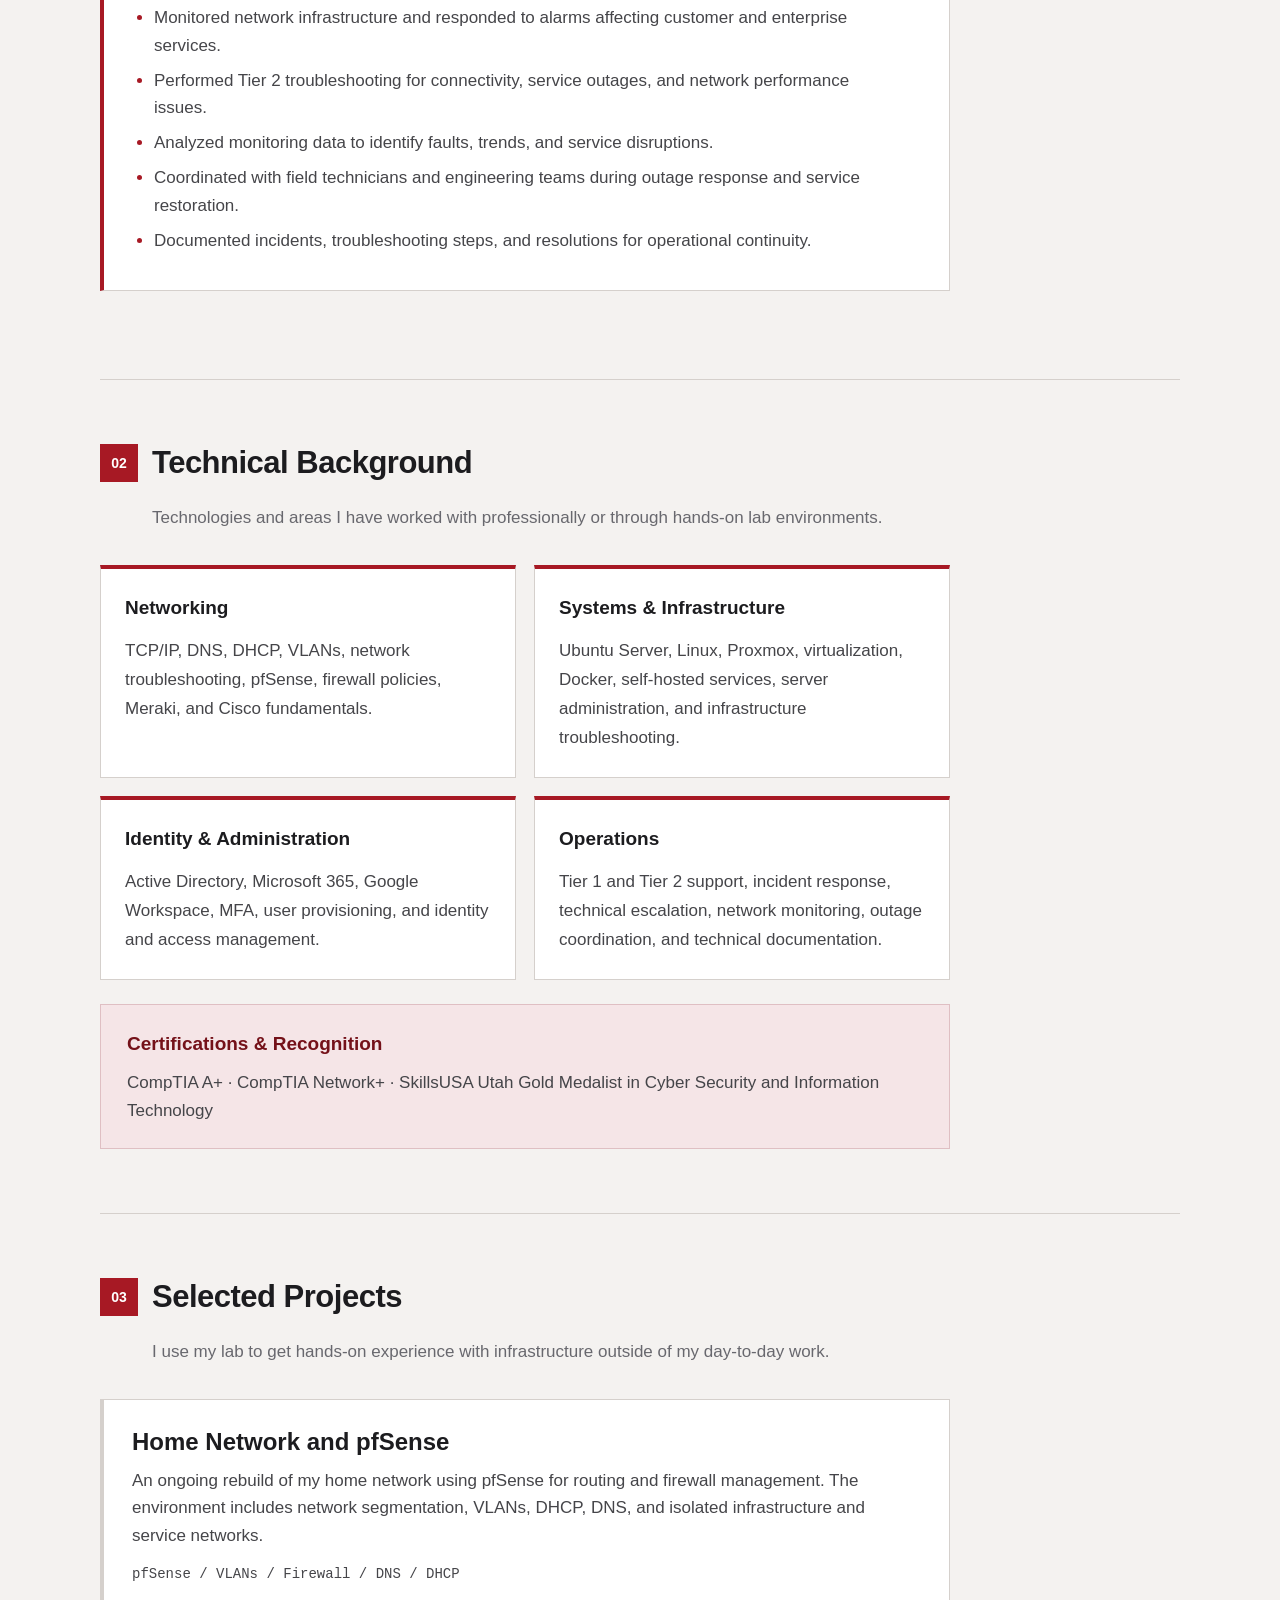
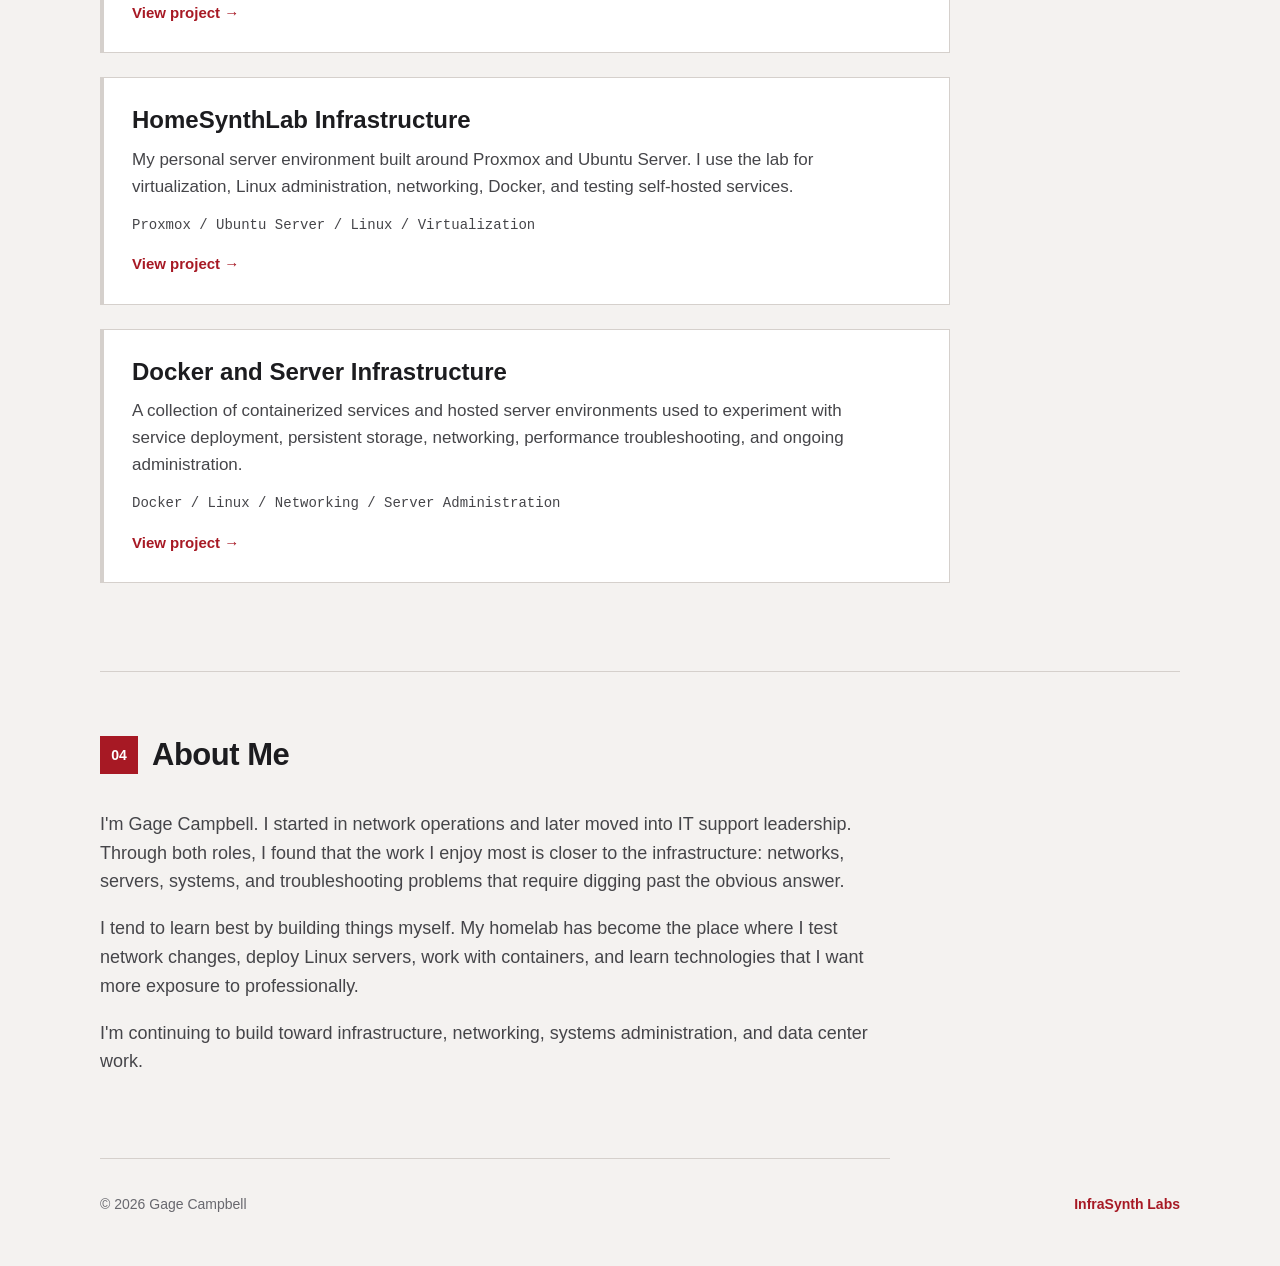
==== commit 35ef3e75: "Update index.html" ====
--- a/index.html
+++ b/index.html
@@ -11,10 +11,10 @@
 
     <meta
         name="description"
-        content="The technical portfolio of Gage Campbell, documenting networking, infrastructure, servers, and ongoing projects."
+        content="Gage Campbell is an IT and network infrastructure professional with experience in network operations, technical support leadership, systems administration, and infrastructure troubleshooting."
     >
 
-    <title>Gage Campbell | InfraSynth Labs</title>
+    <title>Gage Campbell | IT & Network Infrastructure</title>
 
 
     <style>
@@ -22,6 +22,7 @@
         :root {
             --background: #f4f2f0;
             --surface: #ffffff;
+            --surface-alt: #ebe7e4;
 
             --text: #1c1c1f;
             --secondary-text: #454549;
@@ -199,21 +200,30 @@
         }
 
         .intro h1 {
-            max-width: 760px;
-
-            margin: 0 0 24px;
+            max-width: 800px;
+
+            margin: 0 0 12px;
 
             color: var(--text);
 
-            font-size: clamp(44px, 6vw, 66px);
+            font-size: clamp(46px, 7vw, 72px);
             font-weight: 700;
             line-height: 1.05;
 
             letter-spacing: -2px;
         }
 
+        .role-title {
+            margin: 0 0 28px;
+
+            color: var(--red);
+
+            font-size: 22px;
+            font-weight: 700;
+        }
+
         .intro-text {
-            max-width: 760px;
+            max-width: 790px;
 
             margin: 0 0 16px;
 
@@ -223,10 +233,54 @@
             line-height: 1.55;
         }
 
-        .current {
-            max-width: 760px;
+        .intro-actions {
+            display: flex;
+            flex-wrap: wrap;
+
+            gap: 12px;
 
             margin-top: 34px;
+        }
+
+        .button {
+            display: inline-block;
+
+            padding: 11px 18px;
+
+            background: var(--red);
+
+            border: 2px solid var(--red);
+
+            color: white;
+
+            font-size: 15px;
+            font-weight: 700;
+
+            text-decoration: none;
+        }
+
+        .button:hover {
+            background: var(--red-dark);
+            border-color: var(--red-dark);
+        }
+
+        .button-secondary {
+            background: transparent;
+
+            color: var(--red);
+        }
+
+        .button-secondary:hover {
+            background: var(--red-light);
+            border-color: var(--red);
+
+            color: var(--red-dark);
+        }
+
+        .career-focus {
+            max-width: 790px;
+
+            margin-top: 38px;
             padding: 20px 22px;
 
             background: var(--red-light);
@@ -235,7 +289,7 @@
             border-left: 5px solid var(--red);
         }
 
-        .current span {
+        .career-focus span {
             display: block;
 
             margin-bottom: 5px;
@@ -249,7 +303,7 @@
             text-transform: uppercase;
         }
 
-        .current p {
+        .career-focus p {
             margin: 0;
 
             color: var(--secondary-text);
@@ -301,11 +355,146 @@
         }
 
         .section-description {
-            max-width: 720px;
+            max-width: 760px;
 
             margin: -14px 0 34px 52px;
 
             color: var(--muted);
+        }
+
+
+        /* ----------------------------------------
+           EXPERIENCE
+        ---------------------------------------- */
+
+        .experience {
+            max-width: 850px;
+
+            margin-bottom: 24px;
+            padding: 28px;
+
+            background: var(--surface);
+
+            border: 1px solid var(--border);
+            border-left: 4px solid var(--red);
+        }
+
+        .experience-header {
+            display: flex;
+            justify-content: space-between;
+            align-items: flex-start;
+
+            gap: 30px;
+
+            margin-bottom: 14px;
+        }
+
+        .experience h3 {
+            margin: 0 0 3px;
+
+            color: var(--text);
+
+            font-size: 24px;
+            line-height: 1.3;
+        }
+
+        .company {
+            margin: 0;
+
+            color: var(--red);
+
+            font-weight: 700;
+        }
+
+        .experience-date {
+            color: var(--muted);
+
+            font-family: "Courier New", Courier, monospace;
+            font-size: 14px;
+
+            white-space: nowrap;
+        }
+
+        .experience ul {
+            max-width: 760px;
+
+            margin: 18px 0 0;
+            padding-left: 22px;
+
+            color: var(--secondary-text);
+        }
+
+        .experience li {
+            margin-bottom: 8px;
+        }
+
+        .experience li::marker {
+            color: var(--red);
+        }
+
+
+        /* ----------------------------------------
+           SKILLS
+        ---------------------------------------- */
+
+        .skill-grid {
+            display: grid;
+
+            grid-template-columns: repeat(2, minmax(0, 1fr));
+
+            gap: 18px;
+
+            max-width: 850px;
+        }
+
+        .skill-group {
+            padding: 24px;
+
+            background: var(--surface);
+
+            border: 1px solid var(--border);
+            border-top: 4px solid var(--red);
+        }
+
+        .skill-group h3 {
+            margin: 0 0 14px;
+
+            color: var(--text);
+
+            font-size: 19px;
+        }
+
+        .skill-group p {
+            margin: 0;
+
+            color: var(--secondary-text);
+
+            line-height: 1.7;
+        }
+
+        .certifications {
+            max-width: 850px;
+
+            margin-top: 24px;
+            padding: 24px 26px;
+
+            background: var(--red-light);
+
+            border: 1px solid #dfbfc3;
+        }
+
+        .certifications h3 {
+            margin: 0 0 10px;
+
+            color: var(--red-dark);
+
+            font-size: 19px;
+        }
+
+        .certifications p {
+            margin: 0;
+
+            color: var(--secondary-text);
         }
 
 
@@ -314,7 +503,7 @@
         ---------------------------------------- */
 
         .project {
-            max-width: 820px;
+            max-width: 850px;
 
             margin: 0 0 24px;
             padding: 26px 28px;
@@ -342,8 +531,6 @@
 
             font-size: 24px;
             line-height: 1.3;
-
-            letter-spacing: -0.2px;
         }
 
         .project h3 a {
@@ -355,7 +542,7 @@
         }
 
         .project p {
-            max-width: 730px;
+            max-width: 760px;
 
             margin: 0 0 14px;
 
@@ -388,57 +575,6 @@
             color: var(--red-dark);
 
             text-decoration: underline;
-        }
-
-
-        /* ----------------------------------------
-           NOTES
-        ---------------------------------------- */
-
-        .notes {
-            max-width: 820px;
-
-            margin-bottom: 28px;
-
-            background: var(--surface);
-
-            border: 1px solid var(--border);
-        }
-
-        .note {
-            display: grid;
-
-            grid-template-columns: 120px minmax(0, 1fr);
-
-            gap: 22px;
-
-            padding: 20px 24px;
-
-            border-bottom: 1px solid var(--border);
-
-            text-decoration: none;
-        }
-
-        .note:last-child {
-            border-bottom: 0;
-        }
-
-        .note:hover {
-            background: var(--red-light);
-        }
-
-        .note time {
-            color: var(--red);
-
-            font-family: "Courier New", Courier, monospace;
-            font-size: 14px;
-            font-weight: 700;
-        }
-
-        .note span {
-            color: var(--text);
-
-            line-height: 1.5;
         }
 
 
@@ -446,16 +582,16 @@
            ABOUT
         ---------------------------------------- */
 
-        .about-preview p {
-            max-width: 760px;
-
-            margin: 0 0 17px;
+        .about-content {
+            max-width: 790px;
+        }
+
+        .about-content p {
+            margin: 0 0 18px;
 
             color: var(--secondary-text);
-        }
-
-        .about-preview .project-link {
-            margin-top: 8px;
+
+            font-size: 18px;
         }
 
 
@@ -532,11 +668,13 @@
             }
 
             .intro h1 {
-                margin-bottom: 22px;
-
-                font-size: 44px;
+                font-size: 46px;
 
                 letter-spacing: -1.5px;
+            }
+
+            .role-title {
+                font-size: 19px;
             }
 
             .intro-text {
@@ -560,6 +698,20 @@
                 margin-left: 0;
             }
 
+            .experience {
+                padding: 22px 20px;
+            }
+
+            .experience-header {
+                flex-direction: column;
+
+                gap: 6px;
+            }
+
+            .skill-grid {
+                grid-template-columns: 1fr;
+            }
+
             .project {
                 padding: 22px 20px;
 
@@ -568,18 +720,6 @@
 
             .project:hover {
                 transform: none;
-            }
-
-            .project h3 {
-                font-size: 22px;
-            }
-
-            .note {
-                grid-template-columns: 1fr;
-
-                gap: 3px;
-
-                padding: 18px 20px;
             }
 
             footer {
@@ -612,8 +752,9 @@
 
             <nav aria-label="Main navigation">
                 <a href="/" class="active">Home</a>
+                <a href="#experience">Experience</a>
+                <a href="#skills">Skills</a>
                 <a href="#projects">Projects</a>
-                <a href="#notes">Notes</a>
                 <a href="#about">About</a>
             </nav>
 
@@ -632,29 +773,48 @@
             </p>
 
             <h1>
-                Hi, I'm Gage.
+                Gage Campbell
             </h1>
 
+            <p class="role-title">
+                Network Operations · Infrastructure · Systems Support
+            </p>
+
             <p class="intro-text">
-                I work in IT and network operations. Most of my free time
-                ends up going toward servers, networking, or projects that
-                became much larger than originally planned.
+                I'm an IT professional with experience in network operations,
+                technical support leadership, and enterprise IT environments.
+                My background includes Tier 2 network troubleshooting, incident
+                response, identity and access management, and supporting the
+                systems people rely on every day.
             </p>
 
             <p class="intro-text">
-                This site is where I document what I'm building, what broke,
-                and what I learned fixing it.
+                Outside of work, I maintain a homelab where I work with
+                virtualization, Linux servers, Docker, pfSense, and network
+                segmentation.
             </p>
 
-            <div class="current">
+            <div class="intro-actions">
+
+                <a class="button" href="#experience">
+                    View Experience
+                </a>
+
+                <a class="button button-secondary" href="/resume.pdf">
+                    View Resume
+                </a>
+
+            </div>
+
+            <div class="career-focus">
 
                 <span>
-                    Currently working on
+                    Career Focus
                 </span>
 
                 <p>
-                    My homelab, a 1989 Toyota Supra, and an ongoing wearable
-                    electronics project.
+                    Infrastructure, network operations, systems administration,
+                    data center operations, and other hands-on technical roles.
                 </p>
 
             </div>
@@ -662,7 +822,7 @@
         </section>
 
 
-        <section id="projects">
+        <section id="experience">
 
             <div class="section-title">
 
@@ -671,10 +831,245 @@
                 </span>
 
                 <h2>
-                    Projects
+                    Experience
                 </h2>
 
             </div>
+
+            <p class="section-description">
+                My professional background combines network operations with
+                day-to-day technical leadership and enterprise IT support.
+            </p>
+
+
+            <article class="experience">
+
+                <div class="experience-header">
+
+                    <div>
+
+                        <h3>
+                            IT Support Team Lead
+                        </h3>
+
+                        <p class="company">
+                            BHI
+                        </p>
+
+                    </div>
+
+                    <span class="experience-date">
+                        Mar 2025 – Present
+                    </span>
+
+                </div>
+
+                <ul>
+                    <li>
+                        Lead a four-person IT support team and coordinate daily
+                        workloads, escalations, and technical support operations.
+                    </li>
+
+                    <li>
+                        Administer user accounts and access through Active
+                        Directory, Google Workspace, and Microsoft 365.
+                    </li>
+
+                    <li>
+                        Support MFA, user provisioning, and identity and access
+                        management processes.
+                    </li>
+
+                    <li>
+                        Serve as an escalation point for hardware, software,
+                        network, and mobile device issues.
+                    </li>
+
+                    <li>
+                        Work with vendors and internal departments to resolve
+                        technical problems and maintain reliable IT operations.
+                    </li>
+
+                </ul>
+
+            </article>
+
+
+            <article class="experience">
+
+                <div class="experience-header">
+
+                    <div>
+
+                        <h3>
+                            NOC Technician
+                        </h3>
+
+                        <p class="company">
+                            Strata Networks
+                        </p>
+
+                    </div>
+
+                    <span class="experience-date">
+                        Oct 2022 – Mar 2025
+                    </span>
+
+                </div>
+
+                <ul>
+                    <li>
+                        Monitored network infrastructure and responded to alarms
+                        affecting customer and enterprise services.
+                    </li>
+
+                    <li>
+                        Performed Tier 2 troubleshooting for connectivity,
+                        service outages, and network performance issues.
+                    </li>
+
+                    <li>
+                        Analyzed monitoring data to identify faults, trends, and
+                        service disruptions.
+                    </li>
+
+                    <li>
+                        Coordinated with field technicians and engineering teams
+                        during outage response and service restoration.
+                    </li>
+
+                    <li>
+                        Documented incidents, troubleshooting steps, and
+                        resolutions for operational continuity.
+                    </li>
+
+                </ul>
+
+            </article>
+
+        </section>
+
+
+        <section id="skills">
+
+            <div class="section-title">
+
+                <span class="section-number">
+                    02
+                </span>
+
+                <h2>
+                    Technical Background
+                </h2>
+
+            </div>
+
+            <p class="section-description">
+                Technologies and areas I have worked with professionally or
+                through hands-on lab environments.
+            </p>
+
+
+            <div class="skill-grid">
+
+
+                <div class="skill-group">
+
+                    <h3>
+                        Networking
+                    </h3>
+
+                    <p>
+                        TCP/IP, DNS, DHCP, VLANs, network troubleshooting,
+                        pfSense, firewall policies, Meraki, and Cisco
+                        fundamentals.
+                    </p>
+
+                </div>
+
+
+                <div class="skill-group">
+
+                    <h3>
+                        Systems &amp; Infrastructure
+                    </h3>
+
+                    <p>
+                        Ubuntu Server, Linux, Proxmox, virtualization, Docker,
+                        self-hosted services, server administration, and
+                        infrastructure troubleshooting.
+                    </p>
+
+                </div>
+
+
+                <div class="skill-group">
+
+                    <h3>
+                        Identity &amp; Administration
+                    </h3>
+
+                    <p>
+                        Active Directory, Microsoft 365, Google Workspace,
+                        MFA, user provisioning, and identity and access
+                        management.
+                    </p>
+
+                </div>
+
+
+                <div class="skill-group">
+
+                    <h3>
+                        Operations
+                    </h3>
+
+                    <p>
+                        Tier 1 and Tier 2 support, incident response, technical
+                        escalation, network monitoring, outage coordination,
+                        and technical documentation.
+                    </p>
+
+                </div>
+
+
+            </div>
+
+
+            <div class="certifications">
+
+                <h3>
+                    Certifications &amp; Recognition
+                </h3>
+
+                <p>
+                    CompTIA A+ · CompTIA Network+ · SkillsUSA Utah Gold Medalist
+                    in Cyber Security and Information Technology
+                </p>
+
+            </div>
+
+        </section>
+
+
+        <section id="projects">
+
+            <div class="section-title">
+
+                <span class="section-number">
+                    03
+                </span>
+
+                <h2>
+                    Selected Projects
+                </h2>
+
+            </div>
+
+            <p class="section-description">
+                I use my lab to get hands-on experience with infrastructure
+                outside of my day-to-day work.
+            </p>
 
 
             <article class="project">
@@ -686,13 +1081,14 @@
                 </h3>
 
                 <p>
-                    My home network, firewall, VLAN layout, and the ongoing
-                    process of rebuilding network infrastructure without
-                    taking everything offline.
+                    An ongoing rebuild of my home network using pfSense for
+                    routing and firewall management. The environment includes
+                    network segmentation, VLANs, DHCP, DNS, and isolated
+                    infrastructure and service networks.
                 </p>
 
                 <p class="tags">
-                    pfSense / VLANs / DHCP / DNS
+                    pfSense / VLANs / Firewall / DNS / DHCP
                 </p>
 
                 <a
@@ -708,25 +1104,25 @@
             <article class="project">
 
                 <h3>
-                    <a href="/projects/minecraft-server.html">
-                        Crimson Complex Server
+                    <a href="/projects/infrastructure.html">
+                        HomeSynthLab Infrastructure
                     </a>
                 </h3>
 
                 <p>
-                    A heavily modded Minecraft server hosted with Docker.
-                    The project has involved Linux administration, networking,
-                    performance troubleshooting, and tracking down broken or
-                    badly behaving mods.
+                    My personal server environment built around Proxmox and
+                    Ubuntu Server. I use the lab for virtualization, Linux
+                    administration, networking, Docker, and testing
+                    self-hosted services.
                 </p>
 
                 <p class="tags">
-                    Docker / Linux / NeoForge / Server Administration
+                    Proxmox / Ubuntu Server / Linux / Virtualization
                 </p>
 
                 <a
                     class="project-link"
-                    href="/projects/minecraft-server.html"
+                    href="/projects/infrastructure.html"
                 >
                     View project
                 </a>
@@ -737,161 +1133,69 @@
             <article class="project">
 
                 <h3>
-                    <a href="/projects/supra.html">
-                        1989 Toyota Supra
+                    <a href="/projects/server-infrastructure.html">
+                        Docker and Server Infrastructure
                     </a>
                 </h3>
 
                 <p>
-                    I bought a non-running MK3 Supra that had been sitting
-                    for roughly six years. I'm currently disassembling the
-                    engine bay and working toward diagnosing the engine.
+                    A collection of containerized services and hosted server
+                    environments used to experiment with service deployment,
+                    persistent storage, networking, performance troubleshooting,
+                    and ongoing administration.
                 </p>
 
                 <p class="tags">
-                    Restoration / Diagnostics / Mechanical
+                    Docker / Linux / Networking / Server Administration
                 </p>
 
                 <a
                     class="project-link"
-                    href="/projects/supra.html"
+                    href="/projects/server-infrastructure.html"
                 >
                     View project
                 </a>
 
             </article>
 
-
-            <article class="project">
-
-                <h3>
-                    <a href="/projects/wearable-electronics.html">
-                        Wearable Electronics
-                    </a>
-                </h3>
-
-                <p>
-                    An ongoing wearable project focused on active cooling,
-                    visibility, electronic components, and making the internal
-                    systems easier to access and repair.
-                </p>
-
-                <p class="tags">
-                    Electronics / Cooling / Fabrication / Prototyping
-                </p>
-
-                <a
-                    class="project-link"
-                    href="/projects/wearable-electronics.html"
-                >
-                    View project
-                </a>
-
-            </article>
-
-        </section>
-
-
-        <section id="notes">
-
-            <div class="section-title">
-
-                <span class="section-number">
-                    02
-                </span>
-
-                <h2>
-                    Notes
-                </h2>
-
-            </div>
-
-            <p class="section-description">
-                Short writeups from problems I've run into, changes I've made,
-                and things worth documenting before I forget them.
-            </p>
-
-
-            <div class="notes">
-
-                <a
-                    class="note"
-                    href="/notes/gigabit-speed-troubleshooting.html"
-                >
-
-                    <time datetime="2026-07">
-                        Jul 2026
-                    </time>
-
-                    <span>
-                        Troubleshooting a sudden drop from gigabit speeds
-                    </span>
-
-                </a>
-
-
-                <a
-                    class="note"
-                    href="/notes/pfsense-segmentation.html"
-                >
-
-                    <time datetime="2026-06">
-                        Jun 2026
-                    </time>
-
-                    <span>
-                        Rebuilding my network around pfSense and VLANs
-                    </span>
-
-                </a>
-
-
-                <a
-                    class="note"
-                    href="/notes/minecraft-server-performance.html"
-                >
-
-                    <time datetime="2026-06">
-                        Jun 2026
-                    </time>
-
-                    <span>
-                        Tracking down modded Minecraft server performance issues
-                    </span>
-
-                </a>
-
-            </div>
-
         </section>
 
 
         <section
             id="about"
-            class="about-preview"
+            class="about-content"
         >
 
             <div class="section-title">
 
                 <span class="section-number">
-                    03
+                    04
                 </span>
 
                 <h2>
-                    A little about me
+                    About Me
                 </h2>
 
             </div>
 
             <p>
-                I'm Gage Campbell. My background is in IT support and network
-                operations, with most of my interests leaning toward networking,
-                infrastructure, servers, and hands-on technical work.
+                I'm Gage Campbell. I started in network operations and later
+                moved into IT support leadership. Through both roles, I found
+                that the work I enjoy most is closer to the infrastructure:
+                networks, servers, systems, and troubleshooting problems that
+                require digging past the obvious answer.
             </p>
 
             <p>
-                Outside of work, I tend to learn by building something first
-                and figuring out the problems as they happen.
+                I tend to learn best by building things myself. My homelab has
+                become the place where I test network changes, deploy Linux
+                servers, work with containers, and learn technologies that I
+                want more exposure to professionally.
+            </p>
+
+            <p>
+                I'm continuing to build toward infrastructure, networking,
+                systems administration, and data center work.
             </p>
 
         </section>
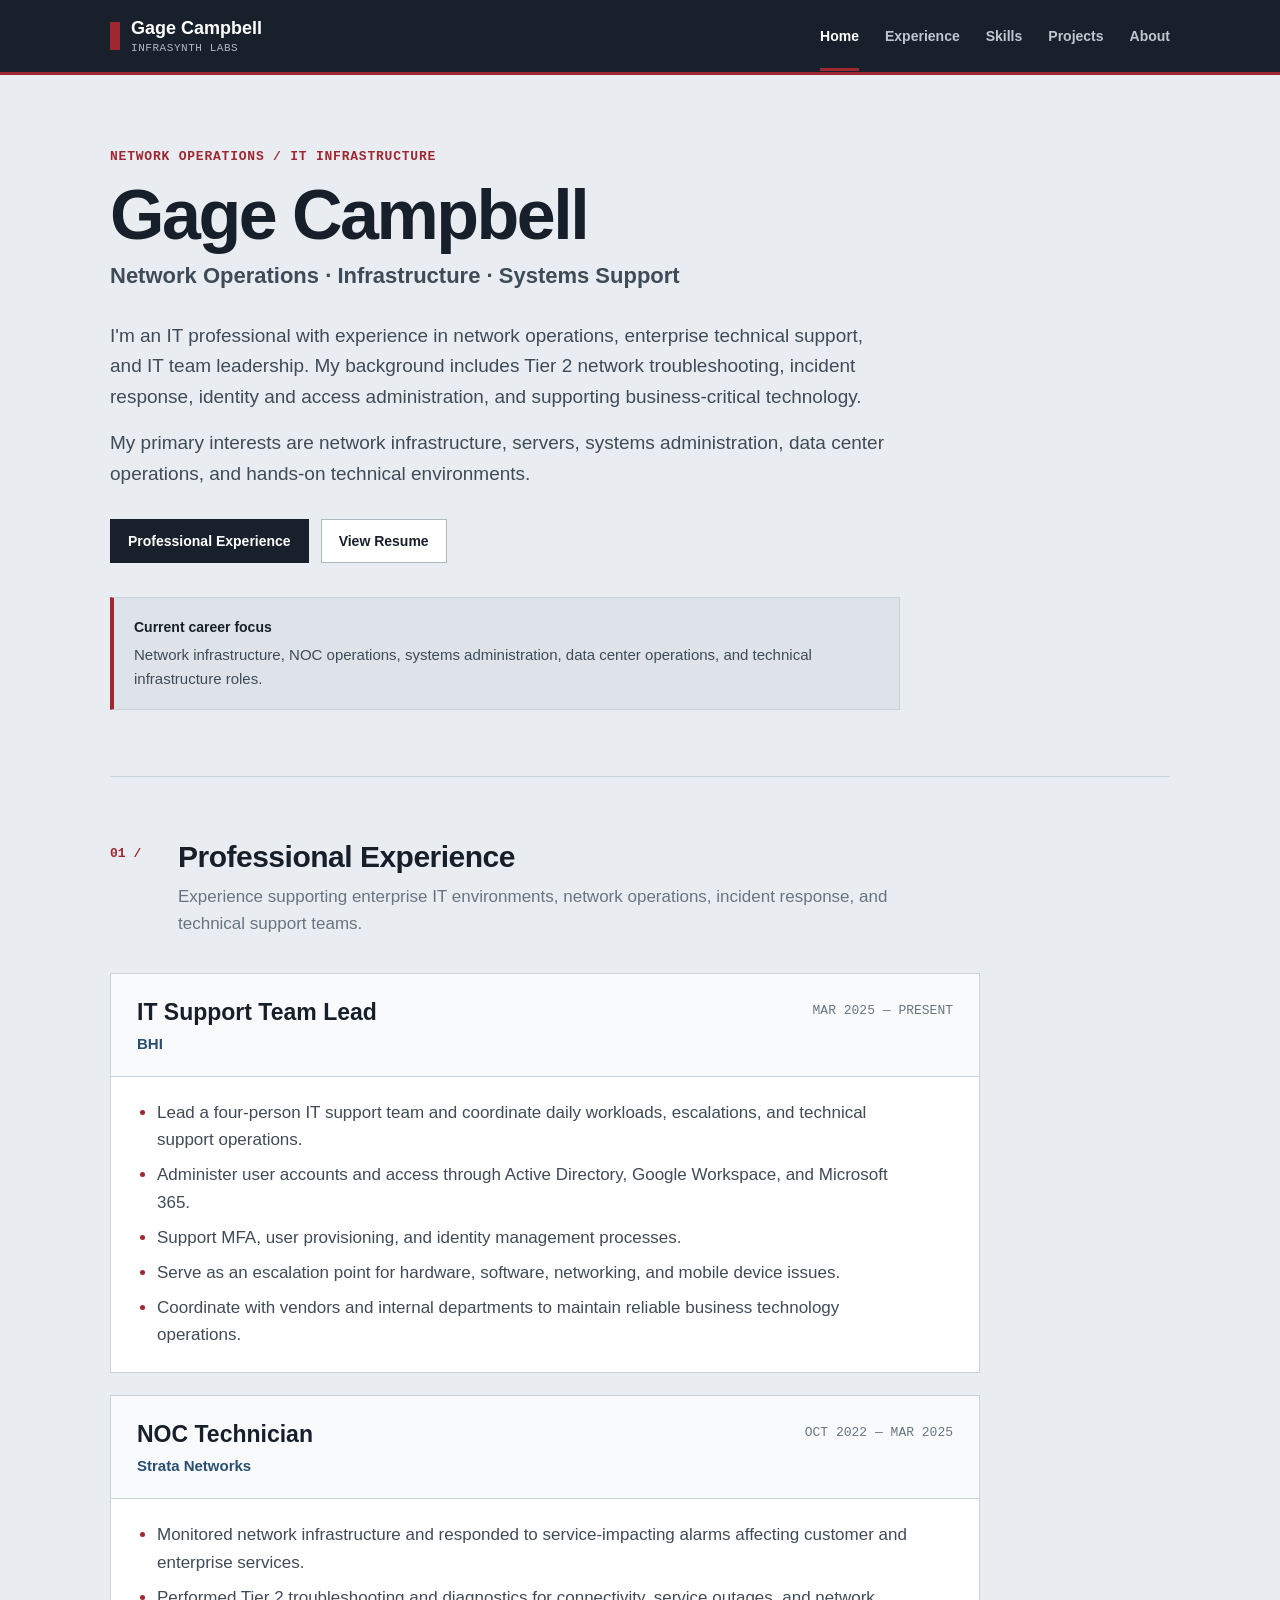
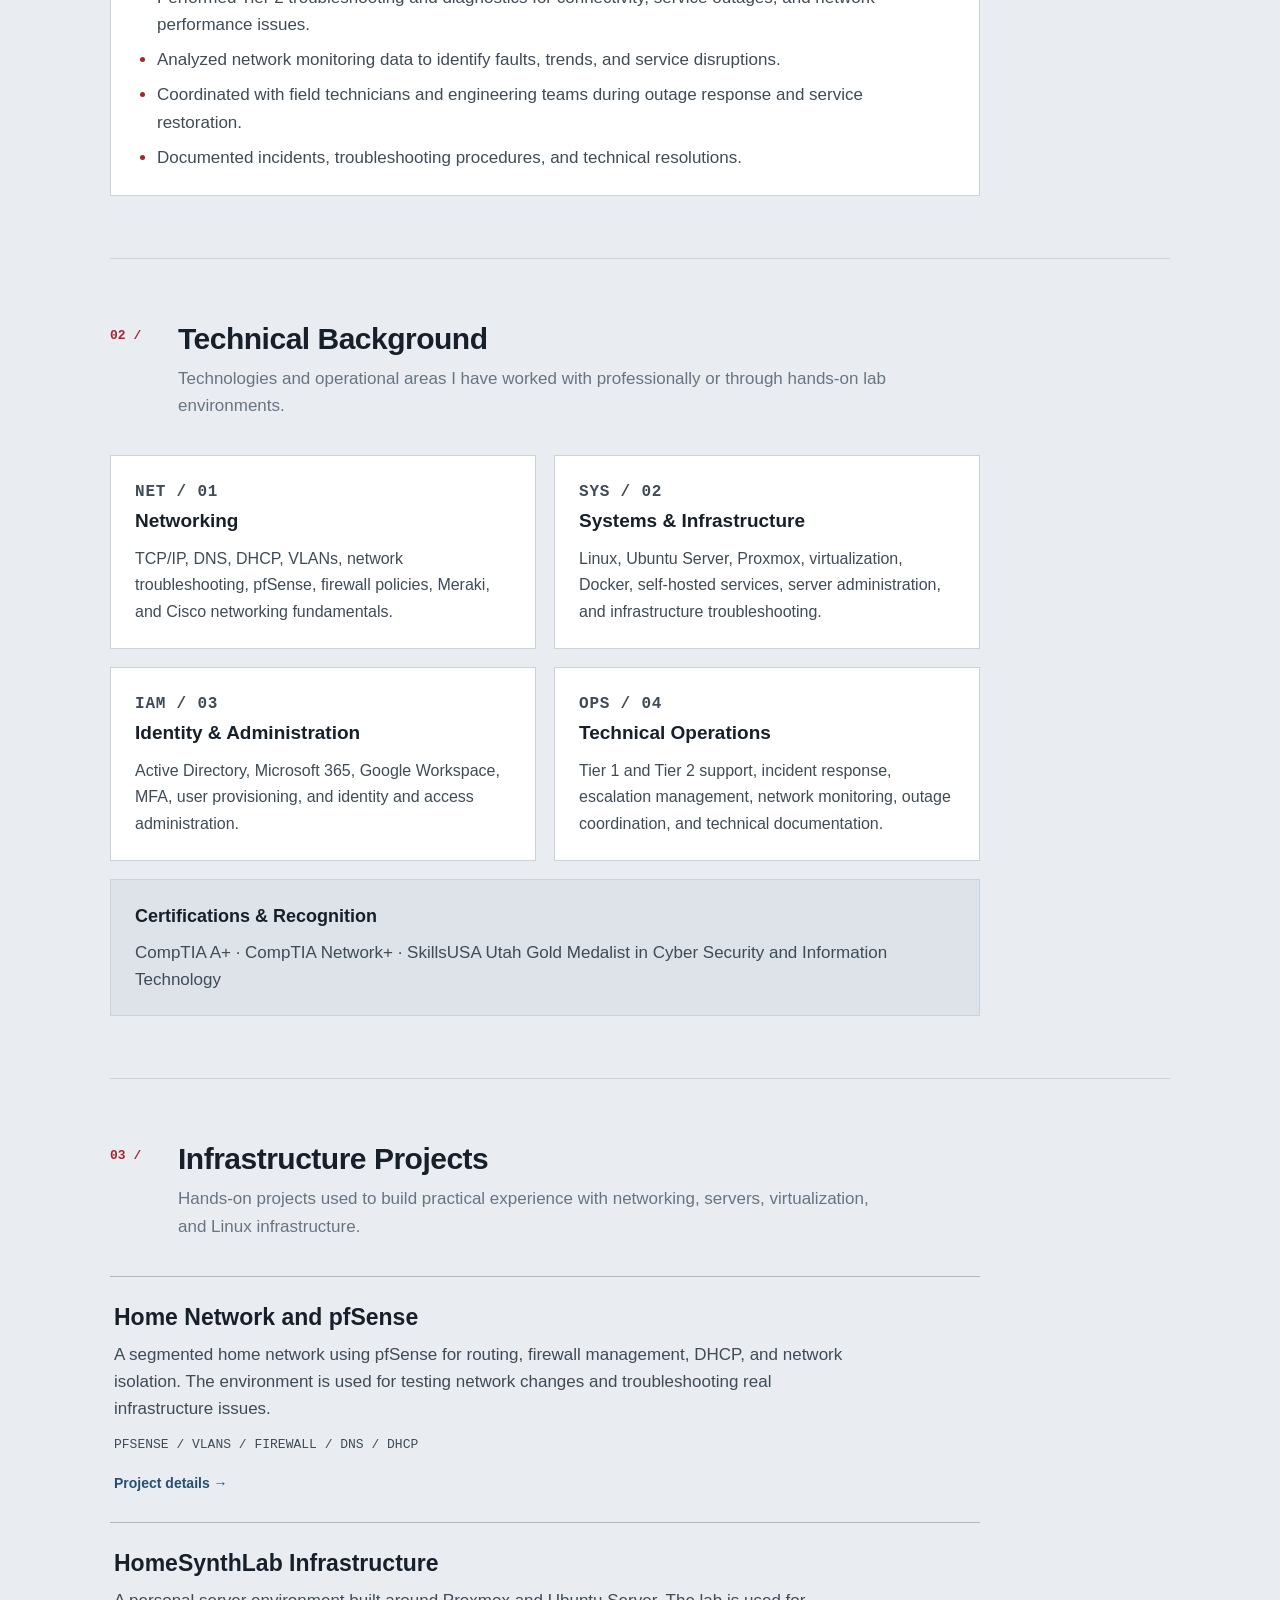
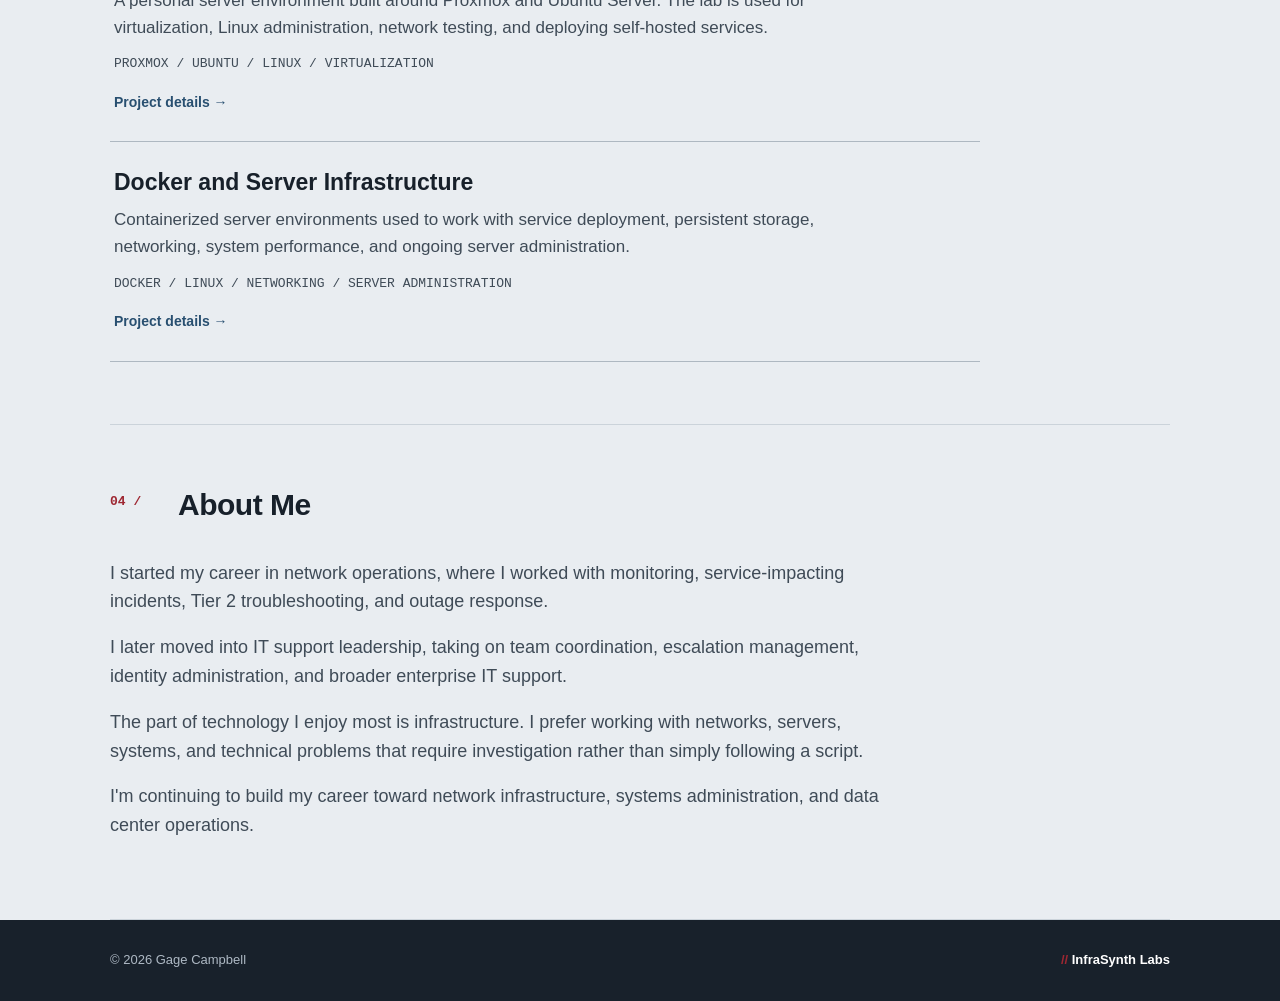
==== commit 06c619c4: "Update index.html" ====
--- a/index.html
+++ b/index.html
@@ -16,31 +16,36 @@
 
     <title>Gage Campbell | IT & Network Infrastructure</title>
 
-
     <style>
 
         :root {
-            --background: #f4f2f0;
-            --surface: #ffffff;
-            --surface-alt: #ebe7e4;
-
-            --text: #1c1c1f;
-            --secondary-text: #454549;
-            --muted: #68686e;
-
-            --border: #d5d0cc;
-
-            --red: #a71924;
-            --red-dark: #741119;
-            --red-light: #f5e5e7;
-
-            --content-width: 1080px;
-        }
-
-
-        /* ----------------------------------------
-           GENERAL
-        ---------------------------------------- */
+            --page: #e9edf1;
+            --surface: #f8fafc;
+            --surface-strong: #ffffff;
+
+            --header: #18212b;
+            --header-secondary: #222e3a;
+
+            --text: #17202a;
+            --secondary: #3f4b57;
+            --muted: #687581;
+
+            --border: #cbd3da;
+            --border-dark: #aeb8c1;
+
+            --accent: #9e2732;
+            --accent-dark: #781d26;
+
+            --link: #284f70;
+            --link-hover: #18384f;
+
+            --content-width: 1060px;
+        }
+
+
+        /* ==================================================
+           BASE
+        ================================================== */
 
         * {
             box-sizing: border-box;
@@ -53,10 +58,18 @@
         body {
             margin: 0;
 
-            background: var(--background);
+            background: var(--page);
             color: var(--text);
 
-            font-family: Arial, Helvetica, sans-serif;
+            font-family:
+                Inter,
+                -apple-system,
+                BlinkMacSystemFont,
+                "Segoe UI",
+                Arial,
+                Helvetica,
+                sans-serif;
+
             font-size: 17px;
             line-height: 1.6;
 
@@ -68,25 +81,25 @@
         }
 
         ::selection {
-            background: var(--red);
-            color: white;
-        }
-
-
-        /* ----------------------------------------
+            background: #cfd8e1;
+            color: var(--text);
+        }
+
+
+        /* ==================================================
            HEADER
-        ---------------------------------------- */
+        ================================================== */
 
         header {
-            background: var(--surface);
-
-            border-top: 5px solid var(--red);
-            border-bottom: 1px solid var(--border);
+            background: var(--header);
+            color: #ffffff;
+
+            border-bottom: 3px solid var(--accent);
         }
 
         .header-content {
             width: min(92%, var(--content-width));
-            min-height: 76px;
+            min-height: 72px;
 
             margin: 0 auto;
 
@@ -94,56 +107,81 @@
             align-items: center;
             justify-content: space-between;
 
-            gap: 30px;
-        }
-
-        .logo {
+            gap: 32px;
+        }
+
+        .brand {
             display: flex;
             align-items: center;
 
-            gap: 10px;
-
-            color: var(--text);
-
-            font-size: 21px;
+            gap: 11px;
+
+            text-decoration: none;
+        }
+
+        .brand-mark {
+            width: 10px;
+            height: 28px;
+
+            background: var(--accent);
+        }
+
+        .brand-text {
+            display: flex;
+            flex-direction: column;
+
+            line-height: 1.15;
+        }
+
+        .brand-name {
+            color: #ffffff;
+
+            font-size: 18px;
             font-weight: 700;
-
-            text-decoration: none;
-        }
-
-        .logo-mark {
-            width: 13px;
-            height: 13px;
-
-            background: var(--red);
+        }
+
+        .brand-subtitle {
+            margin-top: 3px;
+
+            color: #aeb9c4;
+
+            font-family:
+                "Courier New",
+                Courier,
+                monospace;
+
+            font-size: 11px;
+
+            letter-spacing: 0.05em;
+            text-transform: uppercase;
         }
 
         nav {
             display: flex;
             align-items: center;
 
-            gap: 28px;
+            gap: 26px;
         }
 
         nav a {
             position: relative;
 
-            padding: 26px 0 24px;
-
-            color: var(--secondary-text);
-
-            font-size: 15px;
+            padding: 24px 0;
+
+            color: #bdc7d0;
+
+            font-size: 14px;
             font-weight: 600;
 
             text-decoration: none;
         }
 
         nav a:hover {
-            color: var(--red);
+            color: #ffffff;
         }
 
         nav a.active {
-            color: var(--red);
+            color: #ffffff;
         }
 
         nav a.active::after {
@@ -152,18 +190,18 @@
             position: absolute;
 
             right: 0;
-            bottom: -1px;
+            bottom: 0;
             left: 0;
 
             height: 3px;
 
-            background: var(--red);
-        }
-
-
-        /* ----------------------------------------
-           MAIN
-        ---------------------------------------- */
+            background: var(--accent);
+        }
+
+
+        /* ==================================================
+           LAYOUT
+        ================================================== */
 
         main {
             width: min(92%, var(--content-width));
@@ -172,54 +210,57 @@
         }
 
         section {
-            padding: 64px 0;
+            padding: 62px 0;
 
             border-bottom: 1px solid var(--border);
         }
 
 
-        /* ----------------------------------------
+        /* ==================================================
            INTRO
-        ---------------------------------------- */
+        ================================================== */
 
         .intro {
-            padding-top: 78px;
-            padding-bottom: 72px;
-        }
-
-        .eyebrow {
-            margin: 0 0 14px;
-
-            color: var(--red);
-
-            font-size: 14px;
+            padding-top: 72px;
+            padding-bottom: 66px;
+        }
+
+        .intro-label {
+            margin: 0 0 12px;
+
+            color: var(--accent);
+
+            font-family:
+                "Courier New",
+                Courier,
+                monospace;
+
+            font-size: 13px;
             font-weight: 700;
 
-            letter-spacing: 0.08em;
+            letter-spacing: 0.06em;
             text-transform: uppercase;
         }
 
         .intro h1 {
-            max-width: 800px;
-
-            margin: 0 0 12px;
+            margin: 0 0 8px;
 
             color: var(--text);
 
-            font-size: clamp(46px, 7vw, 72px);
+            font-size: clamp(46px, 7vw, 70px);
             font-weight: 700;
-            line-height: 1.05;
-
-            letter-spacing: -2px;
+            line-height: 1;
+
+            letter-spacing: -2.5px;
         }
 
         .role-title {
             margin: 0 0 28px;
 
-            color: var(--red);
+            color: var(--secondary);
 
             font-size: 22px;
-            font-weight: 700;
+            font-weight: 600;
         }
 
         .intro-text {
@@ -227,10 +268,10 @@
 
             margin: 0 0 16px;
 
-            color: var(--secondary-text);
-
-            font-size: 20px;
-            line-height: 1.55;
+            color: var(--secondary);
+
+            font-size: 19px;
+            line-height: 1.6;
         }
 
         .intro-actions {
@@ -239,371 +280,403 @@
 
             gap: 12px;
 
-            margin-top: 34px;
+            margin-top: 30px;
         }
 
         .button {
             display: inline-block;
 
-            padding: 11px 18px;
-
-            background: var(--red);
-
-            border: 2px solid var(--red);
-
-            color: white;
+            padding: 10px 17px;
+
+            background: var(--header);
+
+            border: 1px solid var(--header);
+
+            color: #ffffff;
+
+            font-size: 14px;
+            font-weight: 700;
+
+            text-decoration: none;
+        }
+
+        .button:hover {
+            background: var(--header-secondary);
+        }
+
+        .button-secondary {
+            background: var(--surface-strong);
+
+            border-color: var(--border-dark);
+
+            color: var(--text);
+        }
+
+        .button-secondary:hover {
+            background: #f0f3f6;
+        }
+
+        .career-summary {
+            max-width: 790px;
+
+            margin-top: 34px;
+            padding: 18px 20px;
+
+            background: #dde3e8;
+
+            border: 1px solid var(--border);
+            border-left: 4px solid var(--accent);
+        }
+
+        .career-summary strong {
+            display: block;
+
+            margin-bottom: 4px;
+
+            color: var(--text);
+
+            font-size: 14px;
+        }
+
+        .career-summary p {
+            margin: 0;
+
+            color: var(--secondary);
+
+            font-size: 15px;
+        }
+
+
+        /* ==================================================
+           SECTION HEADINGS
+        ================================================== */
+
+        .section-header {
+            display: grid;
+
+            grid-template-columns: 52px minmax(0, 1fr);
+
+            gap: 16px;
+
+            margin-bottom: 36px;
+        }
+
+        .section-index {
+            padding-top: 5px;
+
+            color: var(--accent);
+
+            font-family:
+                "Courier New",
+                Courier,
+                monospace;
+
+            font-size: 13px;
+            font-weight: 700;
+        }
+
+        .section-heading h2 {
+            margin: 0;
+
+            color: var(--text);
+
+            font-size: 30px;
+            line-height: 1.2;
+
+            letter-spacing: -0.5px;
+        }
+
+        .section-heading p {
+            max-width: 720px;
+
+            margin: 8px 0 0;
+
+            color: var(--muted);
+        }
+
+
+        /* ==================================================
+           EXPERIENCE
+        ================================================== */
+
+        .experience-list {
+            max-width: 870px;
+        }
+
+        .experience {
+            margin-bottom: 22px;
+
+            background: var(--surface-strong);
+
+            border: 1px solid var(--border);
+        }
+
+        .experience:last-child {
+            margin-bottom: 0;
+        }
+
+        .experience-top {
+            padding: 24px 26px 20px;
+
+            background: var(--surface);
+
+            border-bottom: 1px solid var(--border);
+        }
+
+        .experience-heading {
+            display: flex;
+            align-items: flex-start;
+            justify-content: space-between;
+
+            gap: 24px;
+        }
+
+        .experience h3 {
+            margin: 0 0 4px;
+
+            color: var(--text);
+
+            font-size: 23px;
+            line-height: 1.3;
+        }
+
+        .company {
+            margin: 0;
+
+            color: var(--link);
 
             font-size: 15px;
             font-weight: 700;
-
+        }
+
+        .experience-date {
+            padding-top: 3px;
+
+            color: var(--muted);
+
+            font-family:
+                "Courier New",
+                Courier,
+                monospace;
+
+            font-size: 13px;
+
+            white-space: nowrap;
+        }
+
+        .experience-body {
+            padding: 22px 26px 24px;
+        }
+
+        .experience ul {
+            max-width: 770px;
+
+            margin: 0;
+            padding-left: 20px;
+
+            color: var(--secondary);
+        }
+
+        .experience li {
+            margin-bottom: 8px;
+        }
+
+        .experience li:last-child {
+            margin-bottom: 0;
+        }
+
+        .experience li::marker {
+            color: var(--accent);
+        }
+
+
+        /* ==================================================
+           SKILLS
+        ================================================== */
+
+        .skill-grid {
+            display: grid;
+
+            grid-template-columns:
+                repeat(2, minmax(0, 1fr));
+
+            gap: 18px;
+
+            max-width: 870px;
+        }
+
+        .skill-group {
+            padding: 23px 24px;
+
+            background: var(--surface-strong);
+
+            border: 1px solid var(--border);
+        }
+
+        .skill-label {
+            margin: 0 0 12px;
+
+            color: var(--accent);
+
+            font-family:
+                "Courier New",
+                Courier,
+                monospace;
+
+            font-size: 12px;
+            font-weight: 700;
+
+            letter-spacing: 0.05em;
+            text-transform: uppercase;
+        }
+
+        .skill-group h3 {
+            margin: 0 0 10px;
+
+            color: var(--text);
+
+            font-size: 19px;
+        }
+
+        .skill-group p {
+            margin: 0;
+
+            color: var(--secondary);
+
+            font-size: 16px;
+            line-height: 1.65;
+        }
+
+        .certifications {
+            max-width: 870px;
+
+            margin-top: 18px;
+            padding: 22px 24px;
+
+            background: #dde3e8;
+
+            border: 1px solid var(--border);
+        }
+
+        .certifications h3 {
+            margin: 0 0 8px;
+
+            color: var(--text);
+
+            font-size: 18px;
+        }
+
+        .certifications p {
+            margin: 0;
+
+            color: var(--secondary);
+        }
+
+
+        /* ==================================================
+           PROJECTS
+        ================================================== */
+
+        .project-list {
+            max-width: 870px;
+
+            border-top: 1px solid var(--border-dark);
+        }
+
+        .project {
+            padding: 26px 4px;
+
+            border-bottom: 1px solid var(--border-dark);
+        }
+
+        .project h3 {
+            margin: 0 0 8px;
+
+            color: var(--text);
+
+            font-size: 23px;
+            line-height: 1.3;
+        }
+
+        .project h3 a {
             text-decoration: none;
         }
 
-        .button:hover {
-            background: var(--red-dark);
-            border-color: var(--red-dark);
-        }
-
-        .button-secondary {
-            background: transparent;
-
-            color: var(--red);
-        }
-
-        .button-secondary:hover {
-            background: var(--red-light);
-            border-color: var(--red);
-
-            color: var(--red-dark);
-        }
-
-        .career-focus {
-            max-width: 790px;
-
-            margin-top: 38px;
-            padding: 20px 22px;
-
-            background: var(--red-light);
-
-            border: 1px solid #dfbfc3;
-            border-left: 5px solid var(--red);
-        }
-
-        .career-focus span {
-            display: block;
-
-            margin-bottom: 5px;
-
-            color: var(--red-dark);
+        .project h3 a:hover {
+            color: var(--link);
+        }
+
+        .project p {
+            max-width: 760px;
+
+            margin: 0 0 13px;
+
+            color: var(--secondary);
+        }
+
+        .tags {
+            margin: 0 0 10px;
+
+            color: var(--muted);
+
+            font-family:
+                "Courier New",
+                Courier,
+                monospace;
+
+            font-size: 13px;
+        }
+
+        .project-link {
+            color: var(--link);
 
             font-size: 14px;
             font-weight: 700;
 
-            letter-spacing: 0.04em;
-            text-transform: uppercase;
-        }
-
-        .career-focus p {
-            margin: 0;
-
-            color: var(--secondary-text);
-
-            font-size: 16px;
-        }
-
-
-        /* ----------------------------------------
-           SECTION HEADINGS
-        ---------------------------------------- */
-
-        .section-title {
-            display: flex;
-            align-items: center;
-
-            gap: 14px;
-
-            margin-bottom: 36px;
-        }
-
-        .section-number {
-            width: 38px;
-            height: 38px;
-
-            flex: 0 0 38px;
-
-            display: flex;
-            align-items: center;
-            justify-content: center;
-
-            background: var(--red);
-
-            color: white;
-
-            font-size: 14px;
-            font-weight: 700;
-        }
-
-        .section-title h2 {
-            margin: 0;
-
-            color: var(--text);
-
-            font-size: 31px;
-            line-height: 1.2;
-
-            letter-spacing: -0.5px;
-        }
-
-        .section-description {
-            max-width: 760px;
-
-            margin: -14px 0 34px 52px;
-
-            color: var(--muted);
-        }
-
-
-        /* ----------------------------------------
-           EXPERIENCE
-        ---------------------------------------- */
-
-        .experience {
-            max-width: 850px;
-
-            margin-bottom: 24px;
-            padding: 28px;
-
-            background: var(--surface);
-
-            border: 1px solid var(--border);
-            border-left: 4px solid var(--red);
-        }
-
-        .experience-header {
-            display: flex;
-            justify-content: space-between;
-            align-items: flex-start;
-
-            gap: 30px;
-
-            margin-bottom: 14px;
-        }
-
-        .experience h3 {
-            margin: 0 0 3px;
-
-            color: var(--text);
-
-            font-size: 24px;
-            line-height: 1.3;
-        }
-
-        .company {
-            margin: 0;
-
-            color: var(--red);
-
-            font-weight: 700;
-        }
-
-        .experience-date {
-            color: var(--muted);
-
-            font-family: "Courier New", Courier, monospace;
-            font-size: 14px;
-
-            white-space: nowrap;
-        }
-
-        .experience ul {
-            max-width: 760px;
-
-            margin: 18px 0 0;
-            padding-left: 22px;
-
-            color: var(--secondary-text);
-        }
-
-        .experience li {
-            margin-bottom: 8px;
-        }
-
-        .experience li::marker {
-            color: var(--red);
-        }
-
-
-        /* ----------------------------------------
-           SKILLS
-        ---------------------------------------- */
-
-        .skill-grid {
-            display: grid;
-
-            grid-template-columns: repeat(2, minmax(0, 1fr));
-
-            gap: 18px;
-
-            max-width: 850px;
-        }
-
-        .skill-group {
-            padding: 24px;
-
-            background: var(--surface);
-
-            border: 1px solid var(--border);
-            border-top: 4px solid var(--red);
-        }
-
-        .skill-group h3 {
-            margin: 0 0 14px;
-
-            color: var(--text);
-
-            font-size: 19px;
-        }
-
-        .skill-group p {
-            margin: 0;
-
-            color: var(--secondary-text);
-
-            line-height: 1.7;
-        }
-
-        .certifications {
-            max-width: 850px;
-
-            margin-top: 24px;
-            padding: 24px 26px;
-
-            background: var(--red-light);
-
-            border: 1px solid #dfbfc3;
-        }
-
-        .certifications h3 {
-            margin: 0 0 10px;
-
-            color: var(--red-dark);
-
-            font-size: 19px;
-        }
-
-        .certifications p {
-            margin: 0;
-
-            color: var(--secondary-text);
-        }
-
-
-        /* ----------------------------------------
-           PROJECTS
-        ---------------------------------------- */
-
-        .project {
-            max-width: 850px;
-
-            margin: 0 0 24px;
-            padding: 26px 28px;
-
-            background: var(--surface);
-
-            border: 1px solid var(--border);
-            border-left: 4px solid var(--border);
-
-            transition:
-                border-color 0.15s ease,
-                transform 0.15s ease;
-        }
-
-        .project:hover {
-            border-left-color: var(--red);
-
-            transform: translateX(3px);
-        }
-
-        .project h3 {
-            margin: 0 0 10px;
-
-            color: var(--text);
-
-            font-size: 24px;
-            line-height: 1.3;
-        }
-
-        .project h3 a {
             text-decoration: none;
         }
 
-        .project h3 a:hover {
-            color: var(--red);
-        }
-
-        .project p {
-            max-width: 760px;
-
-            margin: 0 0 14px;
-
-            color: var(--secondary-text);
-        }
-
-        .tags {
-            color: var(--muted);
-
-            font-family: "Courier New", Courier, monospace;
-            font-size: 14px;
-        }
-
-        .project-link {
-            display: inline-block;
-
-            color: var(--red);
-
-            font-size: 15px;
-            font-weight: 700;
-
-            text-decoration: none;
-        }
-
         .project-link::after {
-            content: " →";
+            content: "  →";
         }
 
         .project-link:hover {
-            color: var(--red-dark);
+            color: var(--link-hover);
 
             text-decoration: underline;
         }
 
 
-        /* ----------------------------------------
+        /* ==================================================
            ABOUT
-        ---------------------------------------- */
+        ================================================== */
 
         .about-content {
-            max-width: 790px;
+            max-width: 800px;
         }
 
         .about-content p {
-            margin: 0 0 18px;
-
-            color: var(--secondary-text);
+            margin: 0 0 17px;
+
+            color: var(--secondary);
 
             font-size: 18px;
         }
 
 
-        /* ----------------------------------------
+        /* ==================================================
            FOOTER
-        ---------------------------------------- */
+        ================================================== */
 
         footer {
+            background: var(--header);
+        }
+
+        .footer-content {
             width: min(92%, var(--content-width));
 
             margin: 0 auto;
-            padding: 34px 0 50px;
+            padding: 30px 0;
 
             display: flex;
             align-items: center;
@@ -611,27 +684,31 @@
 
             gap: 20px;
 
-            color: var(--muted);
-
-            font-size: 14px;
-        }
-
-        footer p {
+            color: #aeb9c4;
+
+            font-size: 13px;
+        }
+
+        .footer-content p {
             margin: 0;
         }
 
         .footer-brand {
-            color: var(--red);
+            color: #ffffff;
 
             font-weight: 700;
         }
 
-
-        /* ----------------------------------------
+        .footer-brand span {
+            color: var(--accent);
+        }
+
+
+        /* ==================================================
            MOBILE
-        ---------------------------------------- */
-
-        @media (max-width: 700px) {
+        ================================================== */
+
+        @media (max-width: 720px) {
 
             body {
                 font-size: 16px;
@@ -645,13 +722,13 @@
                 flex-direction: column;
                 align-items: flex-start;
 
-                gap: 8px;
+                gap: 7px;
             }
 
             nav {
                 width: 100%;
 
-                gap: 22px;
+                gap: 20px;
 
                 overflow-x: auto;
             }
@@ -663,18 +740,18 @@
             }
 
             .intro {
-                padding-top: 54px;
-                padding-bottom: 54px;
+                padding-top: 52px;
+                padding-bottom: 52px;
             }
 
             .intro h1 {
                 font-size: 46px;
 
-                letter-spacing: -1.5px;
+                letter-spacing: -1.8px;
             }
 
             .role-title {
-                font-size: 19px;
+                font-size: 18px;
             }
 
             .intro-text {
@@ -682,53 +759,40 @@
             }
 
             section {
-                padding: 50px 0;
+                padding: 48px 0;
             }
 
-            .section-title {
-                margin-bottom: 30px;
+            .section-header {
+                grid-template-columns: 1fr;
+
+                gap: 5px;
             }
 
-            .section-title h2 {
+            .section-heading h2 {
                 font-size: 27px;
             }
 
-            .section-description {
-                margin-top: -10px;
-                margin-left: 0;
+            .experience-heading {
+                flex-direction: column;
+
+                gap: 8px;
             }
 
-            .experience {
-                padding: 22px 20px;
-            }
-
-            .experience-header {
-                flex-direction: column;
-
-                gap: 6px;
+            .experience-top,
+            .experience-body {
+                padding-right: 20px;
+                padding-left: 20px;
             }
 
             .skill-grid {
                 grid-template-columns: 1fr;
             }
 
-            .project {
-                padding: 22px 20px;
-
-                transform: none;
-            }
-
-            .project:hover {
-                transform: none;
-            }
-
-            footer {
-                padding-bottom: 42px;
-
+            .footer-content {
                 flex-direction: column;
                 align-items: flex-start;
 
-                gap: 3px;
+                gap: 4px;
             }
 
         }
@@ -745,17 +809,47 @@
 
         <div class="header-content">
 
-            <a class="logo" href="/">
-                <span class="logo-mark"></span>
-                InfraSynth Labs
+            <a class="brand" href="/">
+
+                <span class="brand-mark"></span>
+
+                <span class="brand-text">
+
+                    <span class="brand-name">
+                        Gage Campbell
+                    </span>
+
+                    <span class="brand-subtitle">
+                        InfraSynth Labs
+                    </span>
+
+                </span>
+
             </a>
 
+
             <nav aria-label="Main navigation">
-                <a href="/" class="active">Home</a>
-                <a href="#experience">Experience</a>
-                <a href="#skills">Skills</a>
-                <a href="#projects">Projects</a>
-                <a href="#about">About</a>
+
+                <a href="/" class="active">
+                    Home
+                </a>
+
+                <a href="#experience">
+                    Experience
+                </a>
+
+                <a href="#skills">
+                    Skills
+                </a>
+
+                <a href="#projects">
+                    Projects
+                </a>
+
+                <a href="#about">
+                    About
+                </a>
+
             </nav>
 
         </div>
@@ -768,212 +862,270 @@
 
         <section class="intro">
 
-            <p class="eyebrow">
-                IT &amp; Network Infrastructure
+            <p class="intro-label">
+                Network Operations / IT Infrastructure
             </p>
+
 
             <h1>
                 Gage Campbell
             </h1>
 
+
             <p class="role-title">
                 Network Operations · Infrastructure · Systems Support
             </p>
 
+
             <p class="intro-text">
                 I'm an IT professional with experience in network operations,
-                technical support leadership, and enterprise IT environments.
-                My background includes Tier 2 network troubleshooting, incident
-                response, identity and access management, and supporting the
-                systems people rely on every day.
+                enterprise technical support, and IT team leadership.
+                My background includes Tier 2 network troubleshooting,
+                incident response, identity and access administration,
+                and supporting business-critical technology.
             </p>
 
+
             <p class="intro-text">
-                Outside of work, I maintain a homelab where I work with
-                virtualization, Linux servers, Docker, pfSense, and network
-                segmentation.
+                My primary interests are network infrastructure, servers,
+                systems administration, data center operations, and
+                hands-on technical environments.
             </p>
 
+
             <div class="intro-actions">
 
-                <a class="button" href="#experience">
-                    View Experience
+                <a
+                    class="button"
+                    href="#experience"
+                >
+                    Professional Experience
                 </a>
 
-                <a class="button button-secondary" href="/resume.pdf">
+                <a
+                    class="button button-secondary"
+                    href="/resume.pdf"
+                >
                     View Resume
                 </a>
 
             </div>
 
-            <div class="career-focus">
-
-                <span>
-                    Career Focus
+
+            <div class="career-summary">
+
+                <strong>
+                    Current career focus
+                </strong>
+
+                <p>
+                    Network infrastructure, NOC operations, systems
+                    administration, data center operations, and technical
+                    infrastructure roles.
+                </p>
+
+            </div>
+
+        </section>
+
+
+        <section id="experience">
+
+            <div class="section-header">
+
+                <span class="section-index">
+                    01 /
                 </span>
 
-                <p>
-                    Infrastructure, network operations, systems administration,
-                    data center operations, and other hands-on technical roles.
-                </p>
+                <div class="section-heading">
+
+                    <h2>
+                        Professional Experience
+                    </h2>
+
+                    <p>
+                        Experience supporting enterprise IT environments,
+                        network operations, incident response, and technical
+                        support teams.
+                    </p>
+
+                </div>
 
             </div>
 
+
+            <div class="experience-list">
+
+
+                <article class="experience">
+
+                    <div class="experience-top">
+
+                        <div class="experience-heading">
+
+                            <div>
+
+                                <h3>
+                                    IT Support Team Lead
+                                </h3>
+
+                                <p class="company">
+                                    BHI
+                                </p>
+
+                            </div>
+
+                            <span class="experience-date">
+                                MAR 2025 — PRESENT
+                            </span>
+
+                        </div>
+
+                    </div>
+
+
+                    <div class="experience-body">
+
+                        <ul>
+
+                            <li>
+                                Lead a four-person IT support team and coordinate
+                                daily workloads, escalations, and technical
+                                support operations.
+                            </li>
+
+                            <li>
+                                Administer user accounts and access through
+                                Active Directory, Google Workspace, and
+                                Microsoft 365.
+                            </li>
+
+                            <li>
+                                Support MFA, user provisioning, and identity
+                                management processes.
+                            </li>
+
+                            <li>
+                                Serve as an escalation point for hardware,
+                                software, networking, and mobile device issues.
+                            </li>
+
+                            <li>
+                                Coordinate with vendors and internal departments
+                                to maintain reliable business technology
+                                operations.
+                            </li>
+
+                        </ul>
+
+                    </div>
+
+                </article>
+
+
+                <article class="experience">
+
+                    <div class="experience-top">
+
+                        <div class="experience-heading">
+
+                            <div>
+
+                                <h3>
+                                    NOC Technician
+                                </h3>
+
+                                <p class="company">
+                                    Strata Networks
+                                </p>
+
+                            </div>
+
+                            <span class="experience-date">
+                                OCT 2022 — MAR 2025
+                            </span>
+
+                        </div>
+
+                    </div>
+
+
+                    <div class="experience-body">
+
+                        <ul>
+
+                            <li>
+                                Monitored network infrastructure and responded
+                                to service-impacting alarms affecting customer
+                                and enterprise services.
+                            </li>
+
+                            <li>
+                                Performed Tier 2 troubleshooting and diagnostics
+                                for connectivity, service outages, and network
+                                performance issues.
+                            </li>
+
+                            <li>
+                                Analyzed network monitoring data to identify
+                                faults, trends, and service disruptions.
+                            </li>
+
+                            <li>
+                                Coordinated with field technicians and
+                                engineering teams during outage response and
+                                service restoration.
+                            </li>
+
+                            <li>
+                                Documented incidents, troubleshooting procedures,
+                                and technical resolutions.
+                            </li>
+
+                        </ul>
+
+                    </div>
+
+                </article>
+
+
+            </div>
+
         </section>
 
 
-        <section id="experience">
-
-            <div class="section-title">
-
-                <span class="section-number">
-                    01
+        <section id="skills">
+
+            <div class="section-header">
+
+                <span class="section-index">
+                    02 /
                 </span>
 
-                <h2>
-                    Experience
-                </h2>
+                <div class="section-heading">
+
+                    <h2>
+                        Technical Background
+                    </h2>
+
+                    <p>
+                        Technologies and operational areas I have worked with
+                        professionally or through hands-on lab environments.
+                    </p>
+
+                </div>
 
             </div>
 
-            <p class="section-description">
-                My professional background combines network operations with
-                day-to-day technical leadership and enterprise IT support.
-            </p>
-
-
-            <article class="experience">
-
-                <div class="experience-header">
-
-                    <div>
-
-                        <h3>
-                            IT Support Team Lead
-                        </h3>
-
-                        <p class="company">
-                            BHI
-                        </p>
-
-                    </div>
-
-                    <span class="experience-date">
-                        Mar 2025 – Present
-                    </span>
-
-                </div>
-
-                <ul>
-                    <li>
-                        Lead a four-person IT support team and coordinate daily
-                        workloads, escalations, and technical support operations.
-                    </li>
-
-                    <li>
-                        Administer user accounts and access through Active
-                        Directory, Google Workspace, and Microsoft 365.
-                    </li>
-
-                    <li>
-                        Support MFA, user provisioning, and identity and access
-                        management processes.
-                    </li>
-
-                    <li>
-                        Serve as an escalation point for hardware, software,
-                        network, and mobile device issues.
-                    </li>
-
-                    <li>
-                        Work with vendors and internal departments to resolve
-                        technical problems and maintain reliable IT operations.
-                    </li>
-
-                </ul>
-
-            </article>
-
-
-            <article class="experience">
-
-                <div class="experience-header">
-
-                    <div>
-
-                        <h3>
-                            NOC Technician
-                        </h3>
-
-                        <p class="company">
-                            Strata Networks
-                        </p>
-
-                    </div>
-
-                    <span class="experience-date">
-                        Oct 2022 – Mar 2025
-                    </span>
-
-                </div>
-
-                <ul>
-                    <li>
-                        Monitored network infrastructure and responded to alarms
-                        affecting customer and enterprise services.
-                    </li>
-
-                    <li>
-                        Performed Tier 2 troubleshooting for connectivity,
-                        service outages, and network performance issues.
-                    </li>
-
-                    <li>
-                        Analyzed monitoring data to identify faults, trends, and
-                        service disruptions.
-                    </li>
-
-                    <li>
-                        Coordinated with field technicians and engineering teams
-                        during outage response and service restoration.
-                    </li>
-
-                    <li>
-                        Documented incidents, troubleshooting steps, and
-                        resolutions for operational continuity.
-                    </li>
-
-                </ul>
-
-            </article>
-
-        </section>
-
-
-        <section id="skills">
-
-            <div class="section-title">
-
-                <span class="section-number">
-                    02
-                </span>
-
-                <h2>
-                    Technical Background
-                </h2>
-
-            </div>
-
-            <p class="section-description">
-                Technologies and areas I have worked with professionally or
-                through hands-on lab environments.
-            </p>
-
 
             <div class="skill-grid">
 
 
-                <div class="skill-group">
+                <article class="skill-group">
+
+                    <p class="skill-label">
+                        NET / 01
+                    </p>
 
                     <h3>
                         Networking
@@ -982,28 +1134,36 @@
                     <p>
                         TCP/IP, DNS, DHCP, VLANs, network troubleshooting,
                         pfSense, firewall policies, Meraki, and Cisco
-                        fundamentals.
-                    </p>
-
-                </div>
-
-
-                <div class="skill-group">
+                        networking fundamentals.
+                    </p>
+
+                </article>
+
+
+                <article class="skill-group">
+
+                    <p class="skill-label">
+                        SYS / 02
+                    </p>
 
                     <h3>
                         Systems &amp; Infrastructure
                     </h3>
 
                     <p>
-                        Ubuntu Server, Linux, Proxmox, virtualization, Docker,
-                        self-hosted services, server administration, and
-                        infrastructure troubleshooting.
-                    </p>
-
-                </div>
-
-
-                <div class="skill-group">
+                        Linux, Ubuntu Server, Proxmox, virtualization,
+                        Docker, self-hosted services, server administration,
+                        and infrastructure troubleshooting.
+                    </p>
+
+                </article>
+
+
+                <article class="skill-group">
+
+                    <p class="skill-label">
+                        IAM / 03
+                    </p>
 
                     <h3>
                         Identity &amp; Administration
@@ -1012,25 +1172,29 @@
                     <p>
                         Active Directory, Microsoft 365, Google Workspace,
                         MFA, user provisioning, and identity and access
-                        management.
-                    </p>
-
-                </div>
-
-
-                <div class="skill-group">
+                        administration.
+                    </p>
+
+                </article>
+
+
+                <article class="skill-group">
+
+                    <p class="skill-label">
+                        OPS / 04
+                    </p>
 
                     <h3>
-                        Operations
+                        Technical Operations
                     </h3>
 
                     <p>
-                        Tier 1 and Tier 2 support, incident response, technical
-                        escalation, network monitoring, outage coordination,
-                        and technical documentation.
-                    </p>
-
-                </div>
+                        Tier 1 and Tier 2 support, incident response,
+                        escalation management, network monitoring, outage
+                        coordination, and technical documentation.
+                    </p>
+
+                </article>
 
 
             </div>
@@ -1043,8 +1207,8 @@
                 </h3>
 
                 <p>
-                    CompTIA A+ · CompTIA Network+ · SkillsUSA Utah Gold Medalist
-                    in Cyber Security and Information Technology
+                    CompTIA A+ · CompTIA Network+ · SkillsUSA Utah Gold
+                    Medalist in Cyber Security and Information Technology
                 </p>
 
             </div>
@@ -1054,165 +1218,190 @@
 
         <section id="projects">
 
-            <div class="section-title">
-
-                <span class="section-number">
-                    03
+            <div class="section-header">
+
+                <span class="section-index">
+                    03 /
                 </span>
 
-                <h2>
-                    Selected Projects
-                </h2>
+                <div class="section-heading">
+
+                    <h2>
+                        Infrastructure Projects
+                    </h2>
+
+                    <p>
+                        Hands-on projects used to build practical experience
+                        with networking, servers, virtualization, and Linux
+                        infrastructure.
+                    </p>
+
+                </div>
 
             </div>
 
-            <p class="section-description">
-                I use my lab to get hands-on experience with infrastructure
-                outside of my day-to-day work.
+
+            <div class="project-list">
+
+
+                <article class="project">
+
+                    <h3>
+                        <a href="/projects/homelab.html">
+                            Home Network and pfSense
+                        </a>
+                    </h3>
+
+                    <p>
+                        A segmented home network using pfSense for routing,
+                        firewall management, DHCP, and network isolation.
+                        The environment is used for testing network changes
+                        and troubleshooting real infrastructure issues.
+                    </p>
+
+                    <p class="tags">
+                        PFSENSE / VLANS / FIREWALL / DNS / DHCP
+                    </p>
+
+                    <a
+                        class="project-link"
+                        href="/projects/homelab.html"
+                    >
+                        Project details
+                    </a>
+
+                </article>
+
+
+                <article class="project">
+
+                    <h3>
+                        <a href="/projects/infrastructure.html">
+                            HomeSynthLab Infrastructure
+                        </a>
+                    </h3>
+
+                    <p>
+                        A personal server environment built around Proxmox
+                        and Ubuntu Server. The lab is used for virtualization,
+                        Linux administration, network testing, and deploying
+                        self-hosted services.
+                    </p>
+
+                    <p class="tags">
+                        PROXMOX / UBUNTU / LINUX / VIRTUALIZATION
+                    </p>
+
+                    <a
+                        class="project-link"
+                        href="/projects/infrastructure.html"
+                    >
+                        Project details
+                    </a>
+
+                </article>
+
+
+                <article class="project">
+
+                    <h3>
+                        <a href="/projects/server-infrastructure.html">
+                            Docker and Server Infrastructure
+                        </a>
+                    </h3>
+
+                    <p>
+                        Containerized server environments used to work with
+                        service deployment, persistent storage, networking,
+                        system performance, and ongoing server administration.
+                    </p>
+
+                    <p class="tags">
+                        DOCKER / LINUX / NETWORKING / SERVER ADMINISTRATION
+                    </p>
+
+                    <a
+                        class="project-link"
+                        href="/projects/server-infrastructure.html"
+                    >
+                        Project details
+                    </a>
+
+                </article>
+
+
+            </div>
+
+        </section>
+
+
+        <section id="about">
+
+            <div class="section-header">
+
+                <span class="section-index">
+                    04 /
+                </span>
+
+                <div class="section-heading">
+
+                    <h2>
+                        About Me
+                    </h2>
+
+                </div>
+
+            </div>
+
+
+            <div class="about-content">
+
+                <p>
+                    I started my career in network operations, where I worked
+                    with monitoring, service-impacting incidents, Tier 2
+                    troubleshooting, and outage response.
+                </p>
+
+                <p>
+                    I later moved into IT support leadership, taking on team
+                    coordination, escalation management, identity
+                    administration, and broader enterprise IT support.
+                </p>
+
+                <p>
+                    The part of technology I enjoy most is infrastructure.
+                    I prefer working with networks, servers, systems, and
+                    technical problems that require investigation rather than
+                    simply following a script.
+                </p>
+
+                <p>
+                    I'm continuing to build my career toward network
+                    infrastructure, systems administration, and data center
+                    operations.
+                </p>
+
+            </div>
+
+        </section>
+
+
+    </main>
+
+
+    <footer>
+
+        <div class="footer-content">
+
+            <p>
+                © 2026 Gage Campbell
             </p>
 
-
-            <article class="project">
-
-                <h3>
-                    <a href="/projects/homelab.html">
-                        Home Network and pfSense
-                    </a>
-                </h3>
-
-                <p>
-                    An ongoing rebuild of my home network using pfSense for
-                    routing and firewall management. The environment includes
-                    network segmentation, VLANs, DHCP, DNS, and isolated
-                    infrastructure and service networks.
-                </p>
-
-                <p class="tags">
-                    pfSense / VLANs / Firewall / DNS / DHCP
-                </p>
-
-                <a
-                    class="project-link"
-                    href="/projects/homelab.html"
-                >
-                    View project
-                </a>
-
-            </article>
-
-
-            <article class="project">
-
-                <h3>
-                    <a href="/projects/infrastructure.html">
-                        HomeSynthLab Infrastructure
-                    </a>
-                </h3>
-
-                <p>
-                    My personal server environment built around Proxmox and
-                    Ubuntu Server. I use the lab for virtualization, Linux
-                    administration, networking, Docker, and testing
-                    self-hosted services.
-                </p>
-
-                <p class="tags">
-                    Proxmox / Ubuntu Server / Linux / Virtualization
-                </p>
-
-                <a
-                    class="project-link"
-                    href="/projects/infrastructure.html"
-                >
-                    View project
-                </a>
-
-            </article>
-
-
-            <article class="project">
-
-                <h3>
-                    <a href="/projects/server-infrastructure.html">
-                        Docker and Server Infrastructure
-                    </a>
-                </h3>
-
-                <p>
-                    A collection of containerized services and hosted server
-                    environments used to experiment with service deployment,
-                    persistent storage, networking, performance troubleshooting,
-                    and ongoing administration.
-                </p>
-
-                <p class="tags">
-                    Docker / Linux / Networking / Server Administration
-                </p>
-
-                <a
-                    class="project-link"
-                    href="/projects/server-infrastructure.html"
-                >
-                    View project
-                </a>
-
-            </article>
-
-        </section>
-
-
-        <section
-            id="about"
-            class="about-content"
-        >
-
-            <div class="section-title">
-
-                <span class="section-number">
-                    04
-                </span>
-
-                <h2>
-                    About Me
-                </h2>
-
-            </div>
-
-            <p>
-                I'm Gage Campbell. I started in network operations and later
-                moved into IT support leadership. Through both roles, I found
-                that the work I enjoy most is closer to the infrastructure:
-                networks, servers, systems, and troubleshooting problems that
-                require digging past the obvious answer.
+            <p class="footer-brand">
+                <span>//</span> InfraSynth Labs
             </p>
 
-            <p>
-                I tend to learn best by building things myself. My homelab has
-                become the place where I test network changes, deploy Linux
-                servers, work with containers, and learn technologies that I
-                want more exposure to professionally.
-            </p>
-
-            <p>
-                I'm continuing to build toward infrastructure, networking,
-                systems administration, and data center work.
-            </p>
-
-        </section>
-
-
-    </main>
-
-
-    <footer>
-
-        <p>
-            © 2026 Gage Campbell
-        </p>
-
-        <p class="footer-brand">
-            InfraSynth Labs
-        </p>
+        </div>
 
     </footer>
 
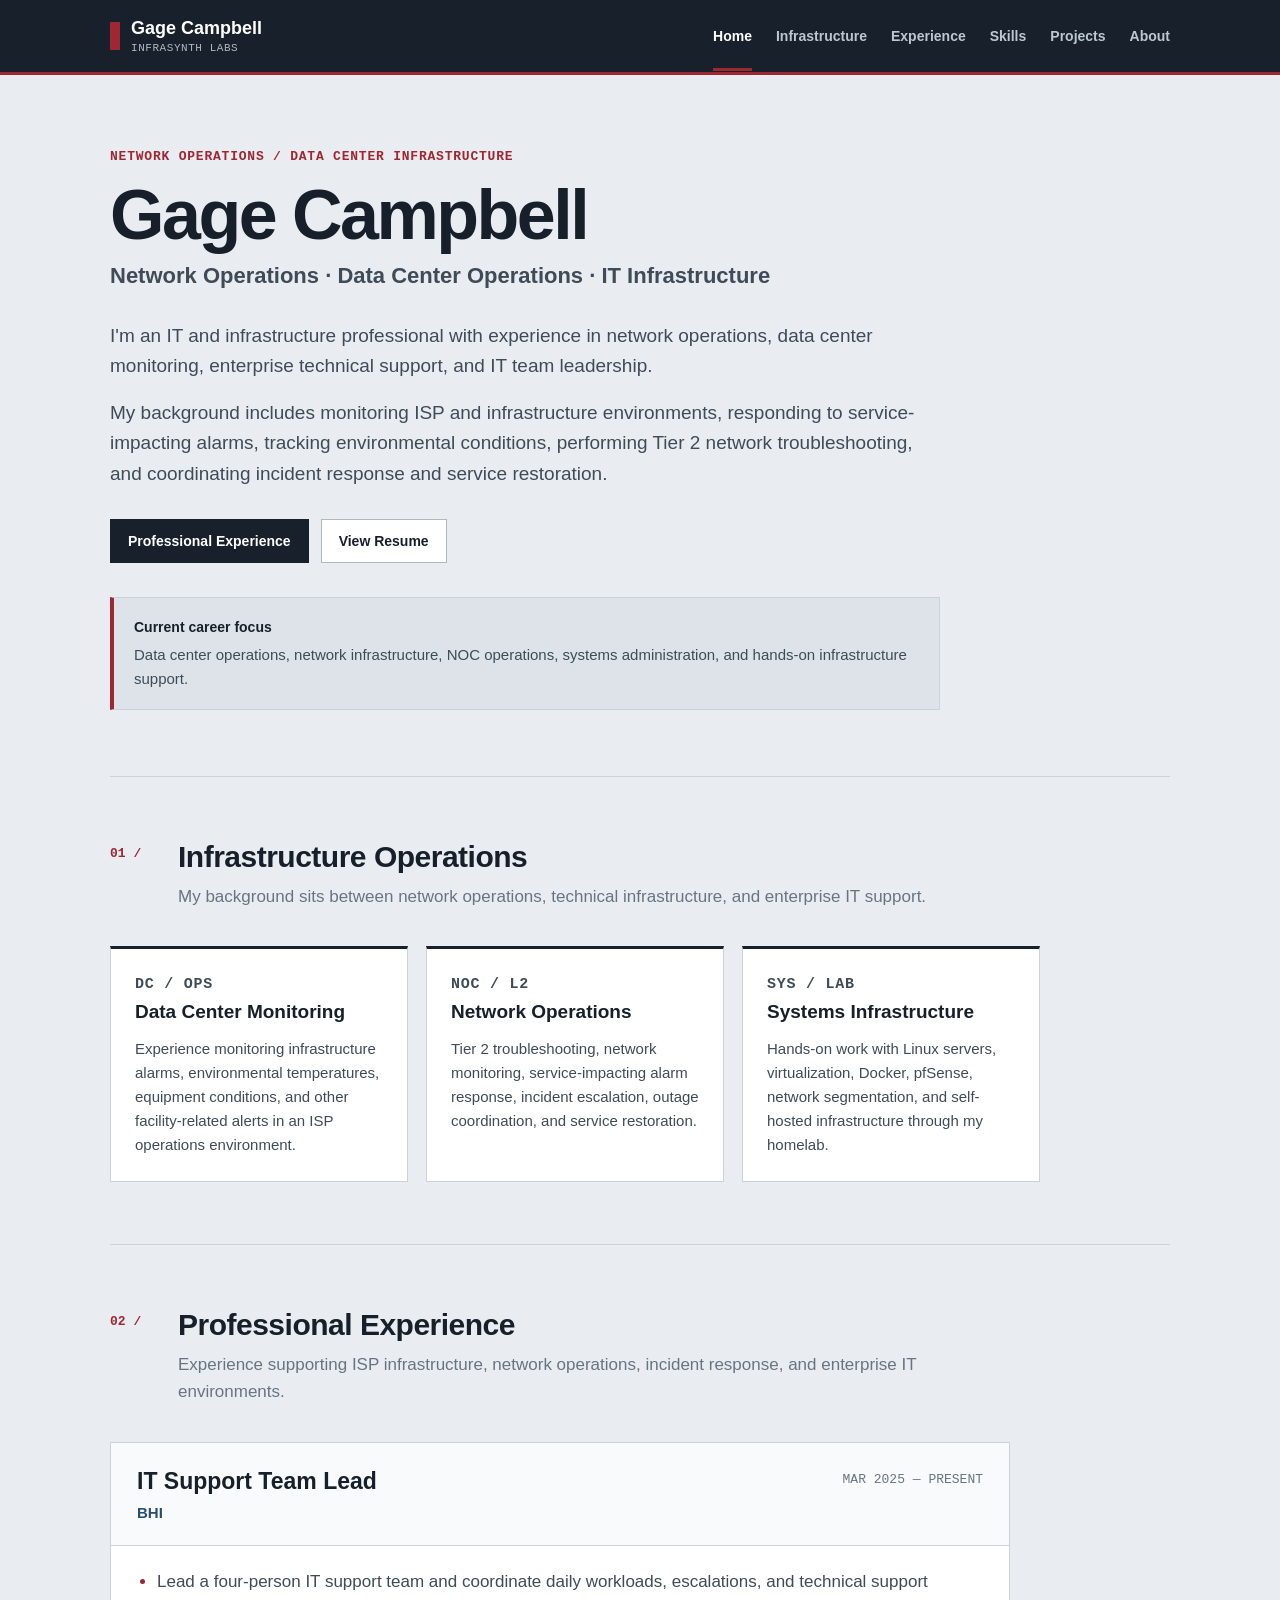
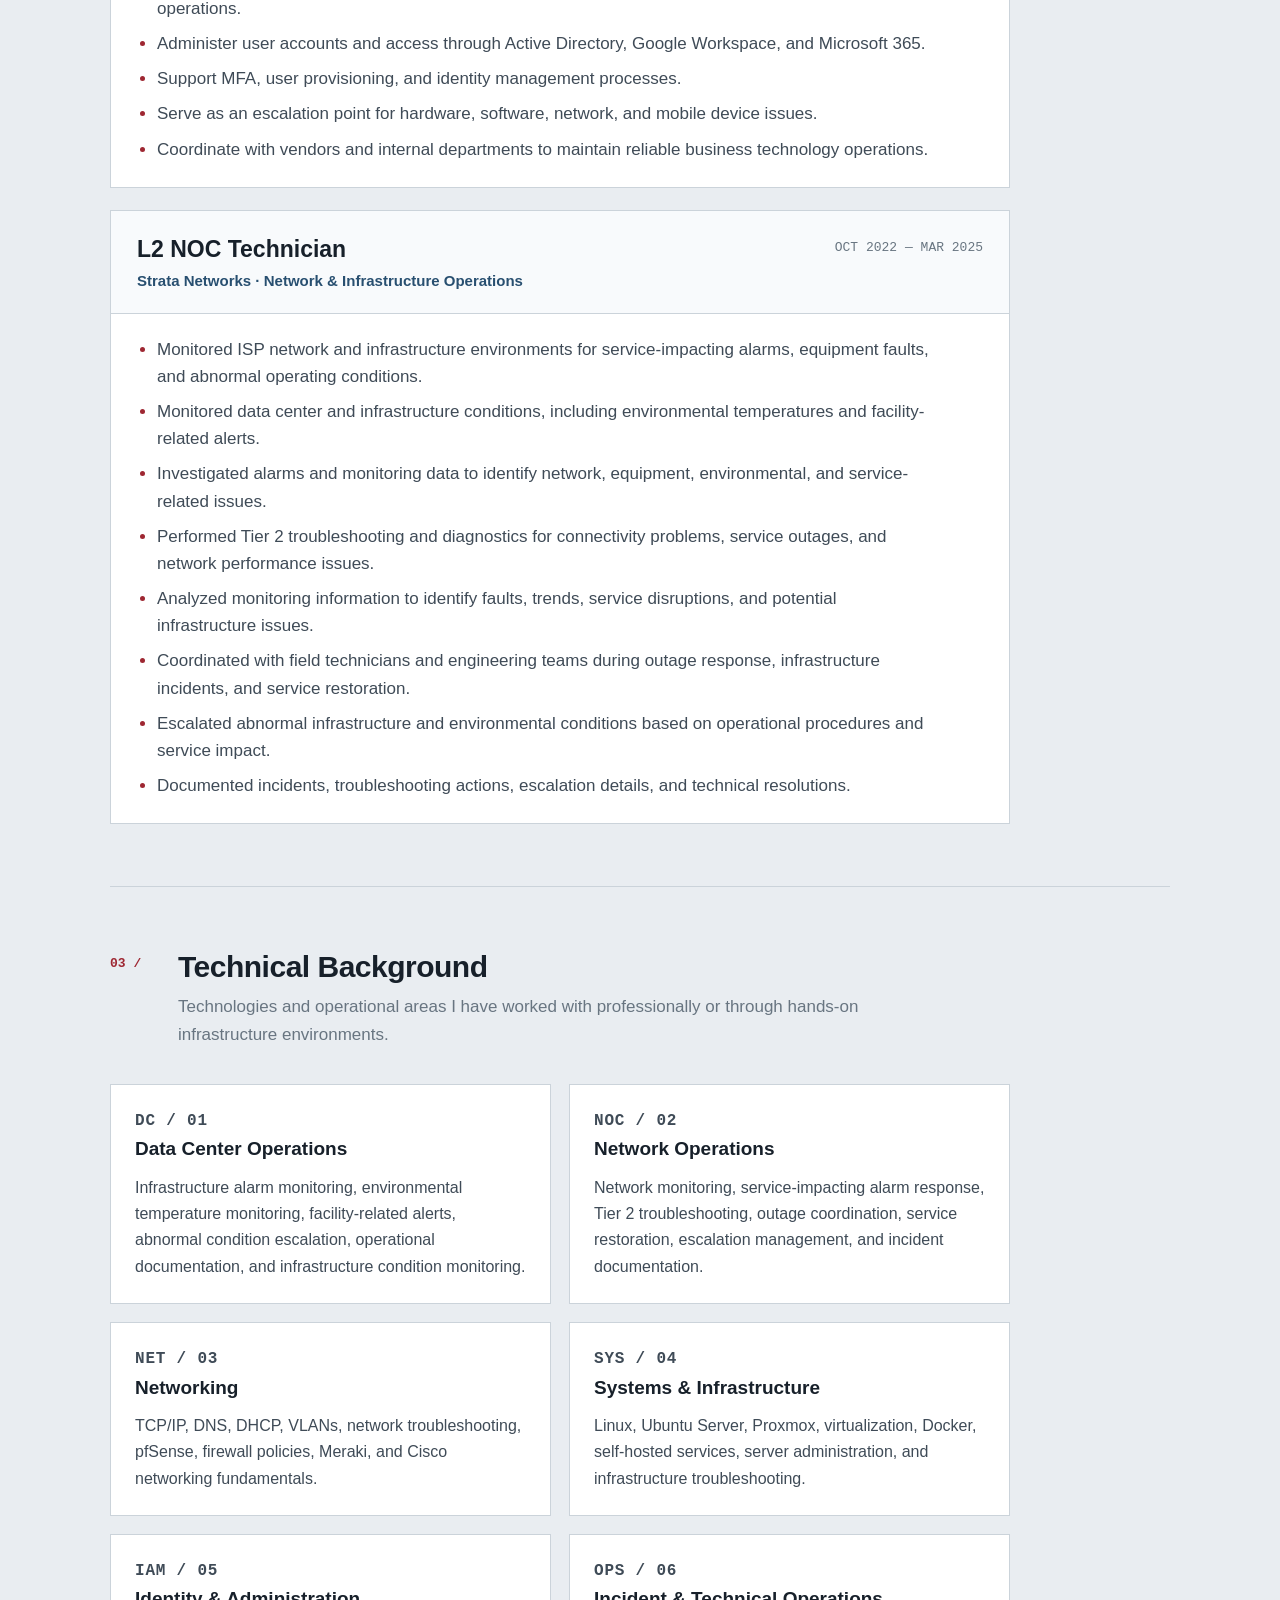
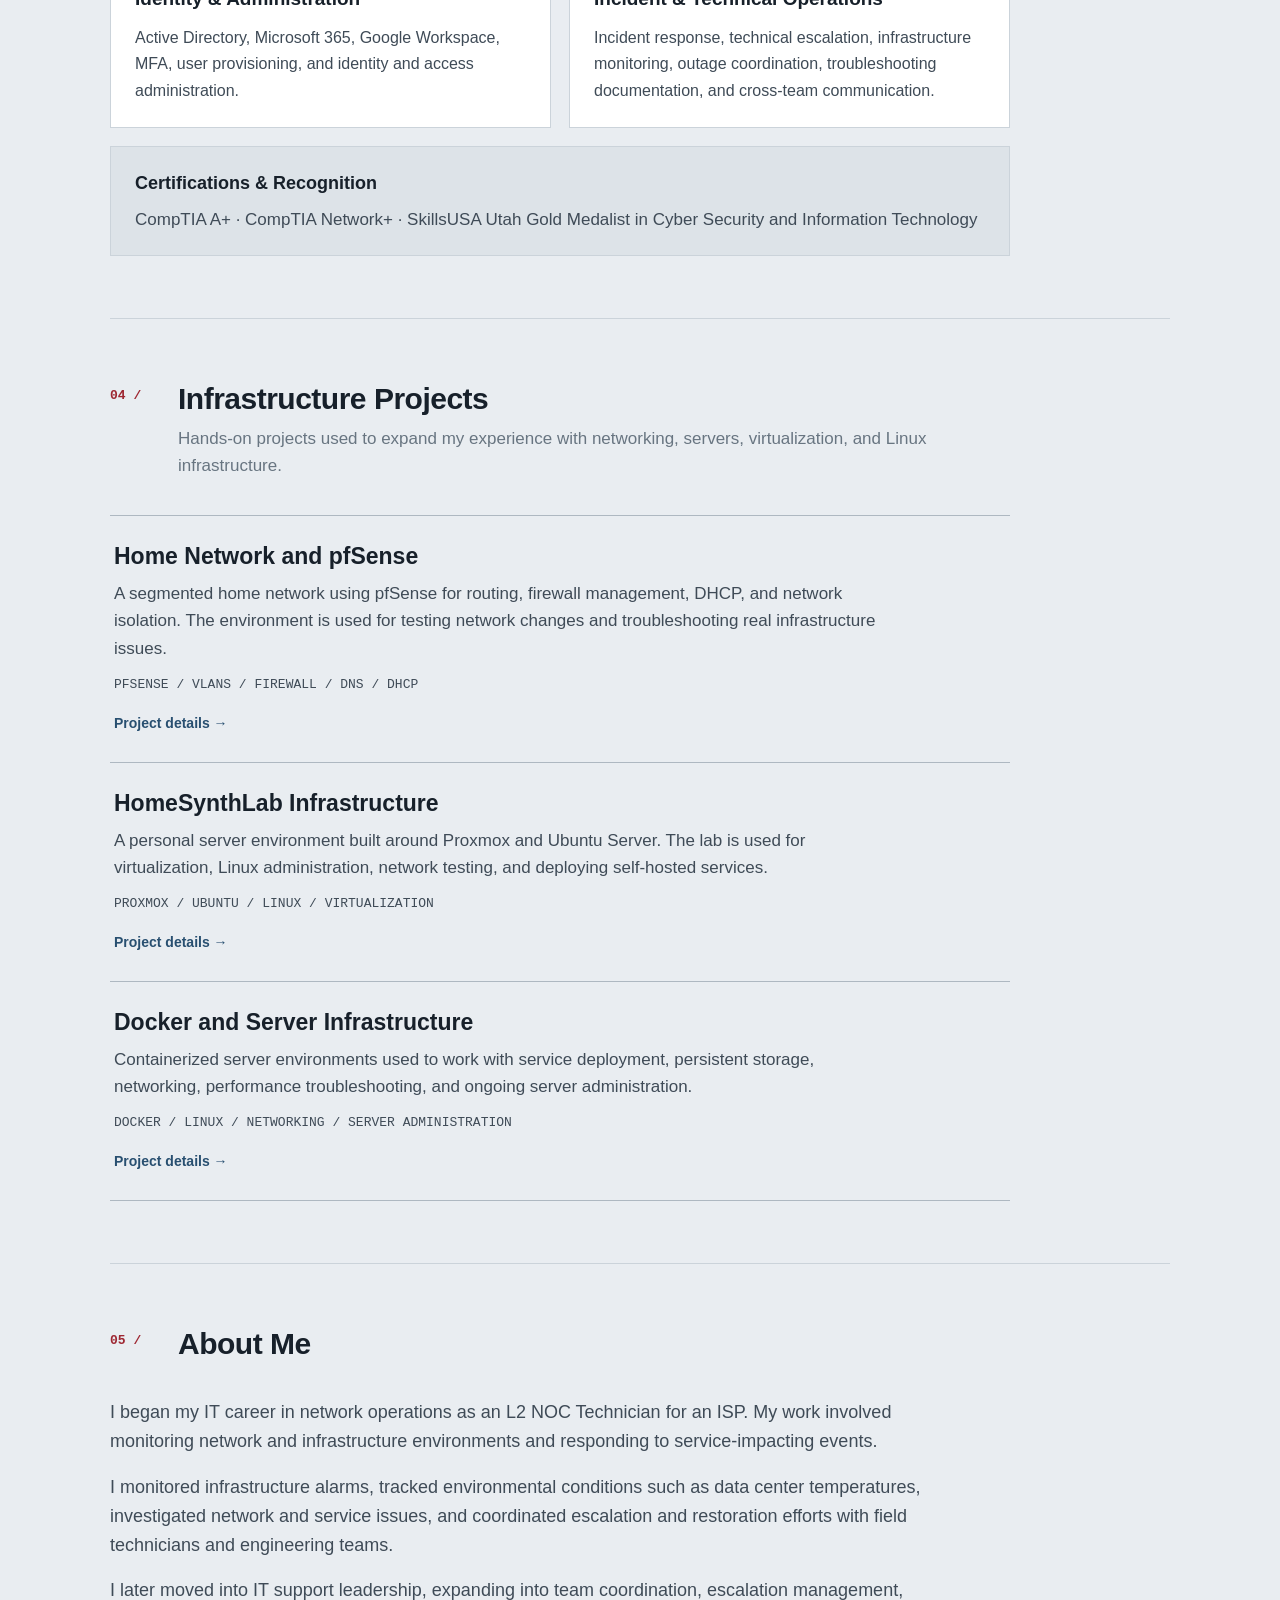
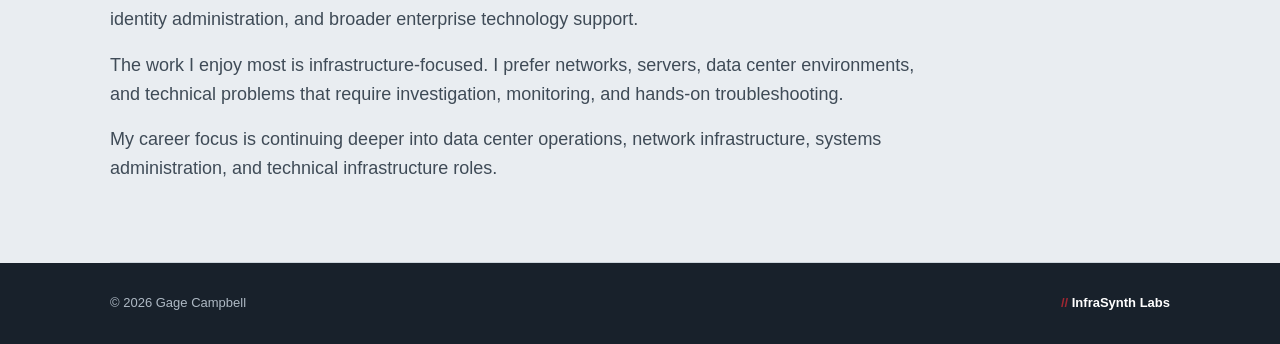
==== commit 16b2c322: "Update index.html" ====
--- a/index.html
+++ b/index.html
@@ -11,10 +11,11 @@
 
     <meta
         name="description"
-        content="Gage Campbell is an IT and network infrastructure professional with experience in network operations, technical support leadership, systems administration, and infrastructure troubleshooting."
+        content="Gage Campbell is an IT and infrastructure professional with experience in network operations, data center monitoring, Tier 2 troubleshooting, and technical support leadership."
     >
 
-    <title>Gage Campbell | IT & Network Infrastructure</title>
+    <title>Gage Campbell | Network & Infrastructure Operations</title>
+
 
     <style>
 
@@ -34,7 +35,7 @@
             --border-dark: #aeb8c1;
 
             --accent: #9e2732;
-            --accent-dark: #781d26;
+            --accent-dark: #751d25;
 
             --link: #284f70;
             --link-hover: #18384f;
@@ -62,7 +63,6 @@
             color: var(--text);
 
             font-family:
-                Inter,
                 -apple-system,
                 BlinkMacSystemFont,
                 "Segoe UI",
@@ -160,7 +160,7 @@
             display: flex;
             align-items: center;
 
-            gap: 26px;
+            gap: 24px;
         }
 
         nav a {
@@ -176,10 +176,7 @@
             text-decoration: none;
         }
 
-        nav a:hover {
-            color: #ffffff;
-        }
-
+        nav a:hover,
         nav a.active {
             color: #ffffff;
         }
@@ -264,7 +261,7 @@
         }
 
         .intro-text {
-            max-width: 790px;
+            max-width: 830px;
 
             margin: 0 0 16px;
 
@@ -317,7 +314,7 @@
         }
 
         .career-summary {
-            max-width: 790px;
+            max-width: 830px;
 
             margin-top: 34px;
             padding: 18px 20px;
@@ -387,11 +384,70 @@
         }
 
         .section-heading p {
-            max-width: 720px;
+            max-width: 780px;
 
             margin: 8px 0 0;
 
             color: var(--muted);
+        }
+
+
+        /* ==================================================
+           INFRASTRUCTURE FOCUS
+        ================================================== */
+
+        .focus-grid {
+            display: grid;
+
+            grid-template-columns:
+                repeat(3, minmax(0, 1fr));
+
+            gap: 18px;
+
+            max-width: 930px;
+        }
+
+        .focus-item {
+            padding: 24px;
+
+            background: var(--surface-strong);
+
+            border: 1px solid var(--border);
+            border-top: 3px solid var(--header);
+        }
+
+        .focus-label {
+            margin: 0 0 10px;
+
+            color: var(--accent);
+
+            font-family:
+                "Courier New",
+                Courier,
+                monospace;
+
+            font-size: 12px;
+            font-weight: 700;
+
+            letter-spacing: 0.05em;
+            text-transform: uppercase;
+        }
+
+        .focus-item h3 {
+            margin: 0 0 10px;
+
+            color: var(--text);
+
+            font-size: 19px;
+        }
+
+        .focus-item p {
+            margin: 0;
+
+            color: var(--secondary);
+
+            font-size: 15px;
+            line-height: 1.6;
         }
 
 
@@ -400,7 +456,7 @@
         ================================================== */
 
         .experience-list {
-            max-width: 870px;
+            max-width: 900px;
         }
 
         .experience {
@@ -469,7 +525,7 @@
         }
 
         .experience ul {
-            max-width: 770px;
+            max-width: 800px;
 
             margin: 0;
             padding-left: 20px;
@@ -502,7 +558,7 @@
 
             gap: 18px;
 
-            max-width: 870px;
+            max-width: 900px;
         }
 
         .skill-group {
@@ -548,7 +604,7 @@
         }
 
         .certifications {
-            max-width: 870px;
+            max-width: 900px;
 
             margin-top: 18px;
             padding: 22px 24px;
@@ -578,7 +634,7 @@
         ================================================== */
 
         .project-list {
-            max-width: 870px;
+            max-width: 900px;
 
             border-top: 1px solid var(--border-dark);
         }
@@ -607,7 +663,7 @@
         }
 
         .project p {
-            max-width: 760px;
+            max-width: 790px;
 
             margin: 0 0 13px;
 
@@ -652,7 +708,7 @@
         ================================================== */
 
         .about-content {
-            max-width: 800px;
+            max-width: 820px;
         }
 
         .about-content p {
@@ -707,6 +763,15 @@
         /* ==================================================
            MOBILE
         ================================================== */
+
+        @media (max-width: 800px) {
+
+            .focus-grid {
+                grid-template-columns: 1fr;
+            }
+
+        }
+
 
         @media (max-width: 720px) {
 
@@ -834,6 +899,10 @@
                     Home
                 </a>
 
+                <a href="#focus">
+                    Infrastructure
+                </a>
+
                 <a href="#experience">
                     Experience
                 </a>
@@ -863,7 +932,7 @@
         <section class="intro">
 
             <p class="intro-label">
-                Network Operations / IT Infrastructure
+                Network Operations / Data Center Infrastructure
             </p>
 
 
@@ -873,23 +942,23 @@
 
 
             <p class="role-title">
-                Network Operations · Infrastructure · Systems Support
+                Network Operations · Data Center Operations · IT Infrastructure
             </p>
 
 
             <p class="intro-text">
-                I'm an IT professional with experience in network operations,
-                enterprise technical support, and IT team leadership.
-                My background includes Tier 2 network troubleshooting,
-                incident response, identity and access administration,
-                and supporting business-critical technology.
+                I'm an IT and infrastructure professional with experience in
+                network operations, data center monitoring, enterprise
+                technical support, and IT team leadership.
             </p>
 
 
             <p class="intro-text">
-                My primary interests are network infrastructure, servers,
-                systems administration, data center operations, and
-                hands-on technical environments.
+                My background includes monitoring ISP and infrastructure
+                environments, responding to service-impacting alarms,
+                tracking environmental conditions, performing Tier 2 network
+                troubleshooting, and coordinating incident response and
+                service restoration.
             </p>
 
 
@@ -919,9 +988,9 @@
                 </strong>
 
                 <p>
-                    Network infrastructure, NOC operations, systems
-                    administration, data center operations, and technical
-                    infrastructure roles.
+                    Data center operations, network infrastructure, NOC
+                    operations, systems administration, and hands-on
+                    infrastructure support.
                 </p>
 
             </div>
@@ -929,7 +998,7 @@
         </section>
 
 
-        <section id="experience">
+        <section id="focus">
 
             <div class="section-header">
 
@@ -940,13 +1009,103 @@
                 <div class="section-heading">
 
                     <h2>
+                        Infrastructure Operations
+                    </h2>
+
+                    <p>
+                        My background sits between network operations, technical
+                        infrastructure, and enterprise IT support.
+                    </p>
+
+                </div>
+
+            </div>
+
+
+            <div class="focus-grid">
+
+
+                <article class="focus-item">
+
+                    <p class="focus-label">
+                        DC / OPS
+                    </p>
+
+                    <h3>
+                        Data Center Monitoring
+                    </h3>
+
+                    <p>
+                        Experience monitoring infrastructure alarms,
+                        environmental temperatures, equipment conditions,
+                        and other facility-related alerts in an ISP
+                        operations environment.
+                    </p>
+
+                </article>
+
+
+                <article class="focus-item">
+
+                    <p class="focus-label">
+                        NOC / L2
+                    </p>
+
+                    <h3>
+                        Network Operations
+                    </h3>
+
+                    <p>
+                        Tier 2 troubleshooting, network monitoring,
+                        service-impacting alarm response, incident escalation,
+                        outage coordination, and service restoration.
+                    </p>
+
+                </article>
+
+
+                <article class="focus-item">
+
+                    <p class="focus-label">
+                        SYS / LAB
+                    </p>
+
+                    <h3>
+                        Systems Infrastructure
+                    </h3>
+
+                    <p>
+                        Hands-on work with Linux servers, virtualization,
+                        Docker, pfSense, network segmentation, and
+                        self-hosted infrastructure through my homelab.
+                    </p>
+
+                </article>
+
+
+            </div>
+
+        </section>
+
+
+        <section id="experience">
+
+            <div class="section-header">
+
+                <span class="section-index">
+                    02 /
+                </span>
+
+                <div class="section-heading">
+
+                    <h2>
                         Professional Experience
                     </h2>
 
                     <p>
-                        Experience supporting enterprise IT environments,
-                        network operations, incident response, and technical
-                        support teams.
+                        Experience supporting ISP infrastructure, network
+                        operations, incident response, and enterprise IT
+                        environments.
                     </p>
 
                 </div>
@@ -989,9 +1148,9 @@
                         <ul>
 
                             <li>
-                                Lead a four-person IT support team and coordinate
-                                daily workloads, escalations, and technical
-                                support operations.
+                                Lead a four-person IT support team and
+                                coordinate daily workloads, escalations,
+                                and technical support operations.
                             </li>
 
                             <li>
@@ -1007,13 +1166,13 @@
 
                             <li>
                                 Serve as an escalation point for hardware,
-                                software, networking, and mobile device issues.
+                                software, network, and mobile device issues.
                             </li>
 
                             <li>
-                                Coordinate with vendors and internal departments
-                                to maintain reliable business technology
-                                operations.
+                                Coordinate with vendors and internal
+                                departments to maintain reliable business
+                                technology operations.
                             </li>
 
                         </ul>
@@ -1032,11 +1191,11 @@
                             <div>
 
                                 <h3>
-                                    NOC Technician
+                                    L2 NOC Technician
                                 </h3>
 
                                 <p class="company">
-                                    Strata Networks
+                                    Strata Networks · Network &amp; Infrastructure Operations
                                 </p>
 
                             </div>
@@ -1055,33 +1214,55 @@
                         <ul>
 
                             <li>
-                                Monitored network infrastructure and responded
-                                to service-impacting alarms affecting customer
-                                and enterprise services.
+                                Monitored ISP network and infrastructure
+                                environments for service-impacting alarms,
+                                equipment faults, and abnormal operating
+                                conditions.
                             </li>
 
                             <li>
-                                Performed Tier 2 troubleshooting and diagnostics
-                                for connectivity, service outages, and network
-                                performance issues.
+                                Monitored data center and infrastructure
+                                conditions, including environmental
+                                temperatures and facility-related alerts.
                             </li>
 
                             <li>
-                                Analyzed network monitoring data to identify
-                                faults, trends, and service disruptions.
+                                Investigated alarms and monitoring data to
+                                identify network, equipment, environmental,
+                                and service-related issues.
+                            </li>
+
+                            <li>
+                                Performed Tier 2 troubleshooting and
+                                diagnostics for connectivity problems,
+                                service outages, and network performance
+                                issues.
+                            </li>
+
+                            <li>
+                                Analyzed monitoring information to identify
+                                faults, trends, service disruptions, and
+                                potential infrastructure issues.
                             </li>
 
                             <li>
                                 Coordinated with field technicians and
-                                engineering teams during outage response and
-                                service restoration.
+                                engineering teams during outage response,
+                                infrastructure incidents, and service
+                                restoration.
                             </li>
 
                             <li>
-                                Documented incidents, troubleshooting procedures,
-                                and technical resolutions.
+                                Escalated abnormal infrastructure and
+                                environmental conditions based on operational
+                                procedures and service impact.
                             </li>
 
+                            <li>
+                                Documented incidents, troubleshooting actions,
+                                escalation details, and technical resolutions.
+                            </li>
+
                         </ul>
 
                     </div>
@@ -1099,7 +1280,7 @@
             <div class="section-header">
 
                 <span class="section-index">
-                    02 /
+                    03 /
                 </span>
 
                 <div class="section-heading">
@@ -1110,7 +1291,8 @@
 
                     <p>
                         Technologies and operational areas I have worked with
-                        professionally or through hands-on lab environments.
+                        professionally or through hands-on infrastructure
+                        environments.
                     </p>
 
                 </div>
@@ -1124,7 +1306,48 @@
                 <article class="skill-group">
 
                     <p class="skill-label">
-                        NET / 01
+                        DC / 01
+                    </p>
+
+                    <h3>
+                        Data Center Operations
+                    </h3>
+
+                    <p>
+                        Infrastructure alarm monitoring, environmental
+                        temperature monitoring, facility-related alerts,
+                        abnormal condition escalation, operational
+                        documentation, and infrastructure condition
+                        monitoring.
+                    </p>
+
+                </article>
+
+
+                <article class="skill-group">
+
+                    <p class="skill-label">
+                        NOC / 02
+                    </p>
+
+                    <h3>
+                        Network Operations
+                    </h3>
+
+                    <p>
+                        Network monitoring, service-impacting alarm response,
+                        Tier 2 troubleshooting, outage coordination, service
+                        restoration, escalation management, and incident
+                        documentation.
+                    </p>
+
+                </article>
+
+
+                <article class="skill-group">
+
+                    <p class="skill-label">
+                        NET / 03
                     </p>
 
                     <h3>
@@ -1143,7 +1366,7 @@
                 <article class="skill-group">
 
                     <p class="skill-label">
-                        SYS / 02
+                        SYS / 04
                     </p>
 
                     <h3>
@@ -1162,7 +1385,7 @@
                 <article class="skill-group">
 
                     <p class="skill-label">
-                        IAM / 03
+                        IAM / 05
                     </p>
 
                     <h3>
@@ -1181,17 +1404,18 @@
                 <article class="skill-group">
 
                     <p class="skill-label">
-                        OPS / 04
+                        OPS / 06
                     </p>
 
                     <h3>
-                        Technical Operations
+                        Incident &amp; Technical Operations
                     </h3>
 
                     <p>
-                        Tier 1 and Tier 2 support, incident response,
-                        escalation management, network monitoring, outage
-                        coordination, and technical documentation.
+                        Incident response, technical escalation,
+                        infrastructure monitoring, outage coordination,
+                        troubleshooting documentation, and cross-team
+                        communication.
                     </p>
 
                 </article>
@@ -1221,7 +1445,7 @@
             <div class="section-header">
 
                 <span class="section-index">
-                    03 /
+                    04 /
                 </span>
 
                 <div class="section-heading">
@@ -1231,8 +1455,8 @@
                     </h2>
 
                     <p>
-                        Hands-on projects used to build practical experience
-                        with networking, servers, virtualization, and Linux
+                        Hands-on projects used to expand my experience with
+                        networking, servers, virtualization, and Linux
                         infrastructure.
                     </p>
 
@@ -1313,7 +1537,8 @@
                     <p>
                         Containerized server environments used to work with
                         service deployment, persistent storage, networking,
-                        system performance, and ongoing server administration.
+                        performance troubleshooting, and ongoing server
+                        administration.
                     </p>
 
                     <p class="tags">
@@ -1340,7 +1565,7 @@
             <div class="section-header">
 
                 <span class="section-index">
-                    04 /
+                    05 /
                 </span>
 
                 <div class="section-heading">
@@ -1357,28 +1582,37 @@
             <div class="about-content">
 
                 <p>
-                    I started my career in network operations, where I worked
-                    with monitoring, service-impacting incidents, Tier 2
-                    troubleshooting, and outage response.
+                    I began my IT career in network operations as an L2 NOC
+                    Technician for an ISP. My work involved monitoring network
+                    and infrastructure environments and responding to
+                    service-impacting events.
                 </p>
 
                 <p>
-                    I later moved into IT support leadership, taking on team
-                    coordination, escalation management, identity
-                    administration, and broader enterprise IT support.
+                    I monitored infrastructure alarms, tracked environmental
+                    conditions such as data center temperatures, investigated
+                    network and service issues, and coordinated escalation and
+                    restoration efforts with field technicians and engineering
+                    teams.
                 </p>
 
                 <p>
-                    The part of technology I enjoy most is infrastructure.
-                    I prefer working with networks, servers, systems, and
-                    technical problems that require investigation rather than
-                    simply following a script.
+                    I later moved into IT support leadership, expanding into
+                    team coordination, escalation management, identity
+                    administration, and broader enterprise technology support.
                 </p>
 
                 <p>
-                    I'm continuing to build my career toward network
-                    infrastructure, systems administration, and data center
-                    operations.
+                    The work I enjoy most is infrastructure-focused. I prefer
+                    networks, servers, data center environments, and technical
+                    problems that require investigation, monitoring, and
+                    hands-on troubleshooting.
+                </p>
+
+                <p>
+                    My career focus is continuing deeper into data center
+                    operations, network infrastructure, systems administration,
+                    and technical infrastructure roles.
                 </p>
 
             </div>
